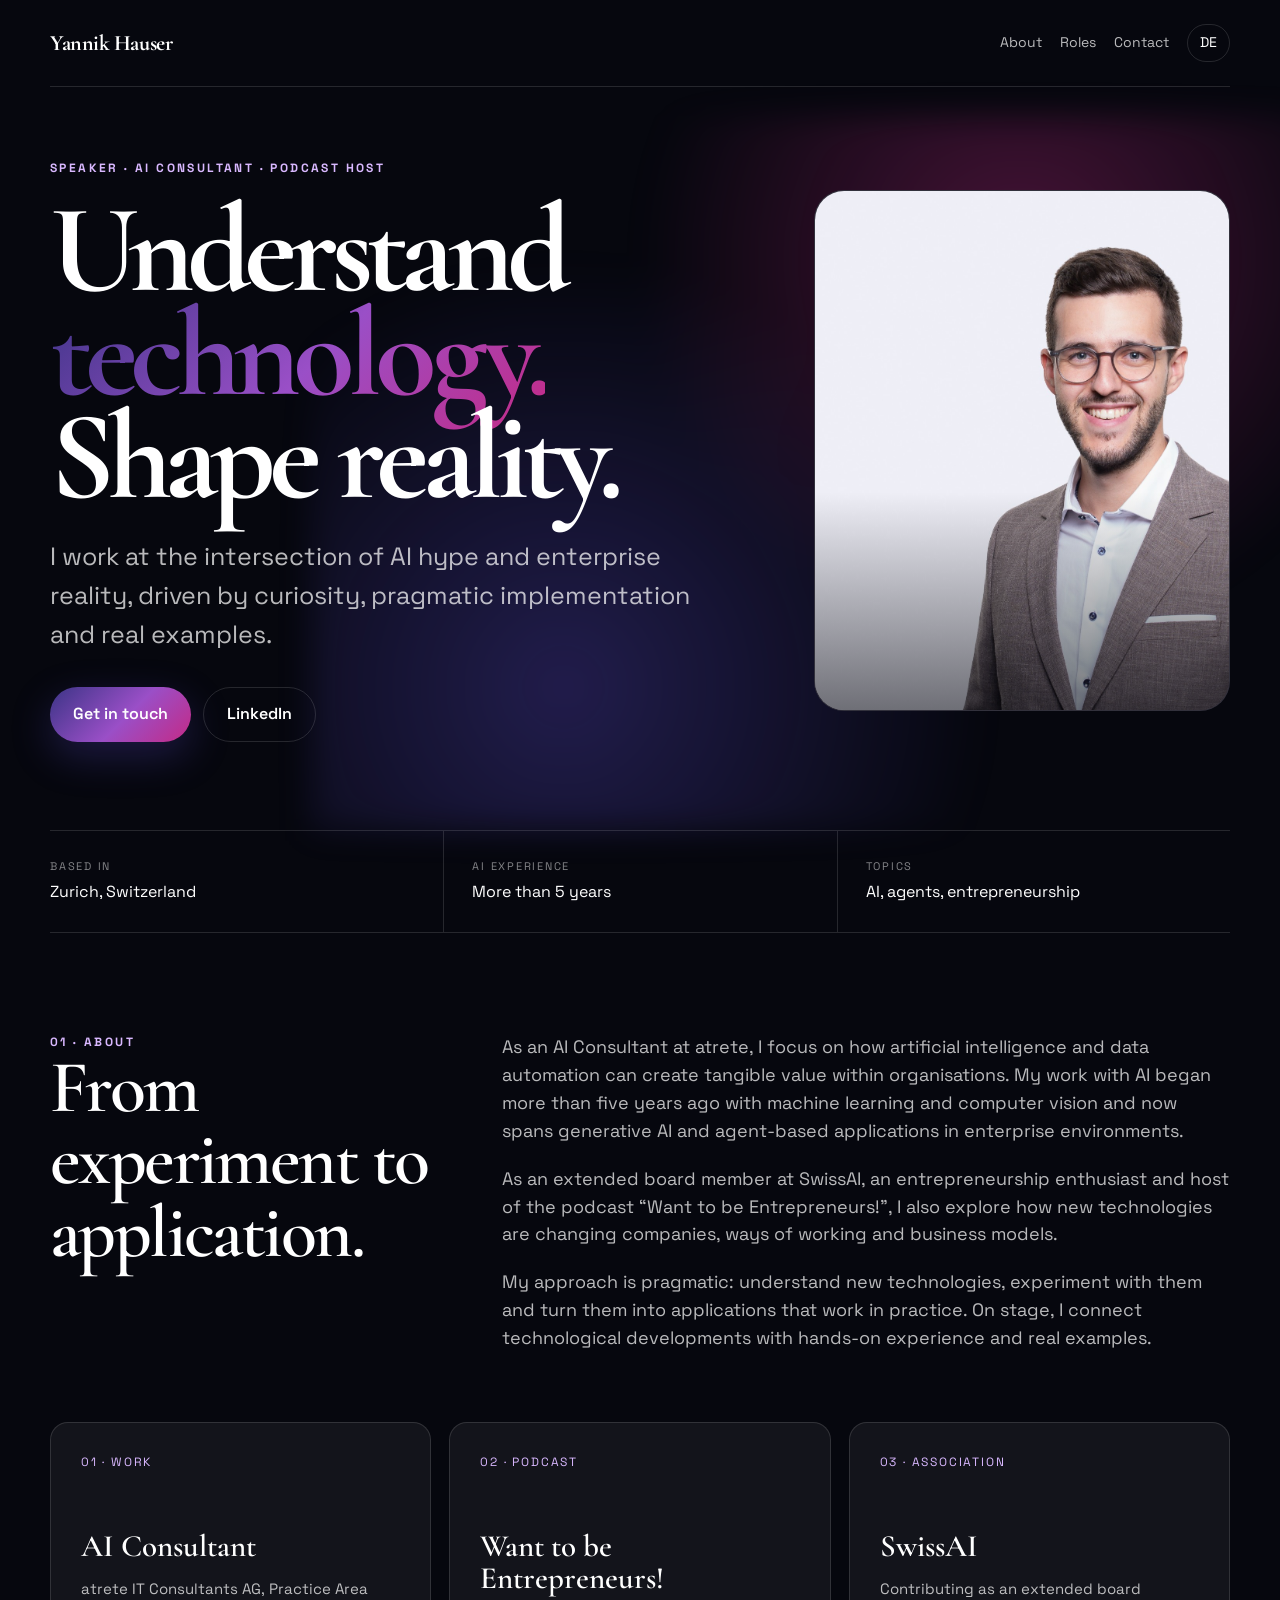
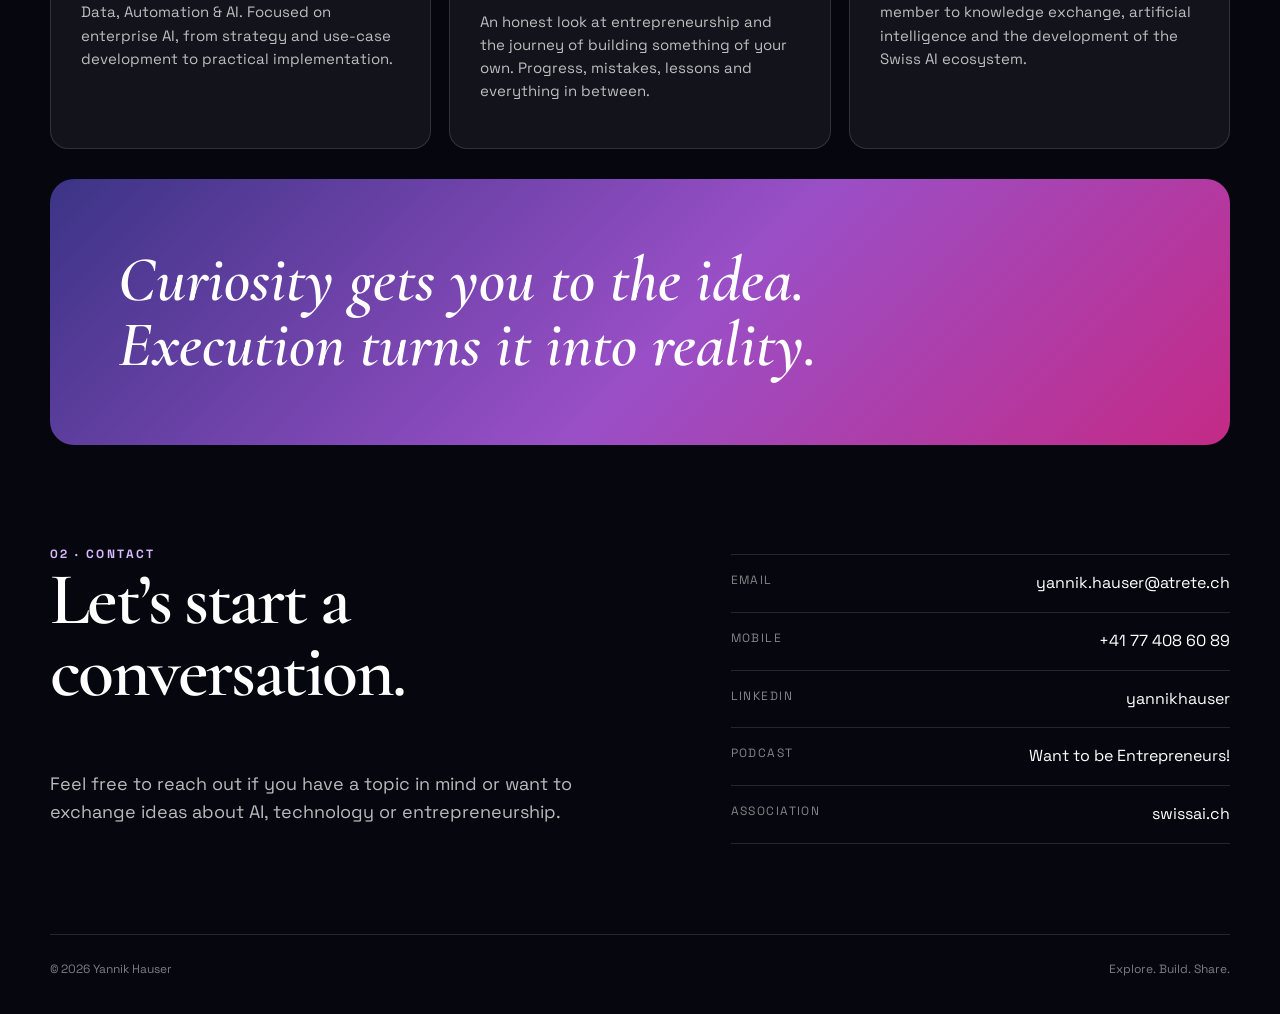
==== en/index.html @ 9610abc1 "Add 404 page and partner logos Add a branded 404.html so unknown paths stop returning the homepage w" ====
<!doctype html>
<html lang="en">
<head>
  <meta charset="utf-8">
  <meta name="viewport" content="width=device-width,initial-scale=1">
  <title>Yannik Hauser | AI, Agents and Entrepreneurship</title>
  <meta name="description" content="Yannik Hauser is an AI Consultant at atrete, extended board member at SwissAI and host of Want to be Entrepreneurs!">
  <link rel="canonical" href="https://yannik-hauser.com/en/">
  <link rel="stylesheet" href="/styles.css">
</head>
<body>
  <header class="shell nav"><a class="mark" href="/en/">Yannik Hauser</a><nav class="nav-links" aria-label="Main navigation"><a href="#about">About</a><a href="#roles">Roles</a><a href="#contact">Contact</a><a class="lang" href="/" lang="de">DE</a></nav></header>
  <main>
    <section class="shell hero"><div class="hero-copy"><div class="eyebrow">Speaker · AI Consultant · Podcast Host</div><h1>Understand <span class="gradient">technology.</span><br>Shape reality.</h1><p class="lede">I work at the intersection of AI hype and enterprise reality, driven by curiosity, pragmatic implementation and real examples.</p><div class="actions"><a class="button primary" href="#contact">Get in touch</a><a class="button" href="https://www.linkedin.com/in/yannikhauser/" rel="me">LinkedIn</a></div></div><div class="portrait-wrap"><img class="portrait" src="/assets/portrait.jpg" alt="Portrait of Yannik Hauser" width="2000" height="1334"></div></section>
    <div class="shell facts" aria-label="Profile"><div class="fact"><span>Based in</span>Zurich, Switzerland</div><div class="fact"><span>AI experience</span>More than 5 years</div><div class="fact"><span>Topics</span>AI, agents, entrepreneurship</div></div>
    <section class="shell section" id="about"><div class="section-head"><div><div class="eyebrow">01 · About</div><h2>From experiment to application.</h2></div><div class="bio"><p>As an AI Consultant at atrete, I focus on how artificial intelligence and data automation can create tangible value within organisations. My work with AI began more than five years ago with machine learning and computer vision and now spans generative AI and agent-based applications in enterprise environments.</p><p>As an extended board member at SwissAI, an entrepreneurship enthusiast and host of the podcast “Want to be Entrepreneurs!”, I also explore how new technologies are changing companies, ways of working and business models.</p><p>My approach is pragmatic: understand new technologies, experiment with them and turn them into applications that work in practice. On stage, I connect technological developments with hands-on experience and real examples.</p></div></div>
      <div class="cards" id="roles"><article class="card"><div class="card-num">01 · WORK</div><h3>AI Consultant</h3><p>atrete IT Consultants AG, Practice Area Data, Automation &amp; AI. Focused on enterprise AI, from strategy and use-case development to practical implementation.</p><img class="card-logo" src="/assets/logos/atrete-white.png" alt="atrete IT Consultants AG" width="1900" height="500" loading="lazy"></article><article class="card"><div class="card-num">02 · PODCAST</div><h3>Want to be Entrepreneurs!</h3><p>An honest look at entrepreneurship and the journey of building something of your own. Progress, mistakes, lessons and everything in between.</p></article><article class="card"><div class="card-num">03 · ASSOCIATION</div><h3>SwissAI</h3><p>Contributing as an extended board member to knowledge exchange, artificial intelligence and the development of the Swiss AI ecosystem.</p><img class="card-logo" src="/assets/logos/swissai-white.svg" alt="SwissAI" width="583" height="120" loading="lazy"></article></div>
      <div class="quote"><p>Curiosity gets you to the idea. Execution turns it into reality.</p></div>
    </section>
    <section class="shell contact" id="contact"><div><div class="eyebrow">02 · Contact</div><h2>Let’s start a conversation.</h2><p class="contact-copy">Feel free to reach out if you have a topic in mind or want to exchange ideas about AI, technology or entrepreneurship.</p></div><div class="contact-list"><a href="mailto:yannik.hauser@atrete.ch"><span>Email</span>yannik.hauser@atrete.ch</a><a href="tel:+41774086089"><span>Mobile</span>+41 77 408 60 89</a><a href="https://www.linkedin.com/in/yannikhauser/"><span>LinkedIn</span>yannikhauser</a><a href="https://open.spotify.com/show/2ludnaOLildGs1G5aaHVor"><span>Podcast</span>Want to be Entrepreneurs!</a><a href="https://swissai.ch"><span>Association</span>swissai.ch</a></div></section>
  </main>
  <footer class="shell"><span>© 2026 Yannik Hauser</span><span>Explore. Build. Share.</span></footer>
</body>
</html>
---- styles.css ----
@import url('https://fonts.googleapis.com/css2?family=Cormorant+Garamond:ital,wght@0,600;0,700;1,600&family=Space+Grotesk:wght@400;500;600;700&display=swap');

:root{--ink:#06070e;--raised:#14121f;--paper:#f7f5fb;--violet:#5b4bd0;--lilac:#d9b8ff;--muted:rgba(255,255,255,.72);--line:rgba(255,255,255,.13);--gradient:linear-gradient(135deg,#3b3486,#9a4fc7 54%,#c42a86)}
*{box-sizing:border-box}
html{scroll-behavior:smooth}
body{margin:0;background:var(--ink);color:#fff;font-family:'Space Grotesk',system-ui,sans-serif;line-height:1.55}
a{color:inherit}
.shell{width:min(1180px,calc(100% - 40px));margin:auto}
.nav{display:flex;align-items:center;justify-content:space-between;padding:24px 0;border-bottom:1px solid var(--line)}
.mark{font:700 22px/1 'Cormorant Garamond',serif;text-decoration:none;letter-spacing:-.02em}
.nav-links{display:flex;align-items:center;gap:18px;font-size:14px}
.nav-links a{text-decoration:none;color:var(--muted)}
.nav-links .lang{border:1px solid var(--line);border-radius:999px;padding:7px 12px;color:#fff}
.hero{min-height:78vh;display:grid;grid-template-columns:1.25fr .75fr;gap:70px;align-items:center;padding:72px 0 88px;position:relative}
.hero:before{content:'';position:absolute;inset:4% -8% 0 22%;background:radial-gradient(circle at 70% 20%,rgba(196,42,134,.34),transparent 42%),radial-gradient(circle at 25% 80%,rgba(91,75,208,.32),transparent 45%);filter:blur(16px);z-index:-1}
.eyebrow{color:var(--lilac);font-size:12px;font-weight:700;letter-spacing:.2em;text-transform:uppercase}
h1,h2,h3,p{margin-top:0}
h1{font:700 clamp(64px,10vw,126px)/.82 'Cormorant Garamond',serif;letter-spacing:-.055em;margin:22px 0 28px;max-width:760px}
.gradient{background:var(--gradient);-webkit-background-clip:text;background-clip:text;color:transparent}
.lede{font-size:clamp(19px,2vw,25px);max-width:680px;color:var(--muted);margin-bottom:34px}
.actions{display:flex;flex-wrap:wrap;gap:12px}
.button{display:inline-flex;align-items:center;justify-content:center;padding:14px 23px;border-radius:999px;text-decoration:none;font-weight:600;border:1px solid var(--line)}
.button.primary{background:var(--gradient);border:0;box-shadow:0 14px 40px rgba(91,75,208,.28)}
.portrait-wrap{position:relative;aspect-ratio:4/5;border-radius:30px;overflow:hidden;border:1px solid var(--line);background:var(--raised)}
.portrait-wrap:after{content:'';position:absolute;inset:0;background:linear-gradient(180deg,transparent 58%,rgba(6,7,14,.55))}
.portrait{width:100%;height:100%;object-fit:cover;object-position:48% 50%}
.facts{display:grid;grid-template-columns:repeat(3,1fr);border-block:1px solid var(--line)}
.fact{padding:27px 0}
.fact+.fact{padding-left:28px;border-left:1px solid var(--line)}
.fact span{display:block;color:rgba(255,255,255,.5);font-size:11px;letter-spacing:.16em;text-transform:uppercase;margin-bottom:5px}
.section{padding:100px 0}
.section-head{display:grid;grid-template-columns:.7fr 1.3fr;gap:60px;margin-bottom:50px}
h2{font:600 clamp(42px,6vw,74px)/.98 'Cormorant Garamond',serif;letter-spacing:-.035em}
.bio{font-size:18px;color:var(--muted)}
.bio p{margin-bottom:20px}
.cards{display:grid;grid-template-columns:repeat(3,1fr);gap:18px}
.card{background:rgba(255,255,255,.055);border:1px solid var(--line);border-radius:18px;padding:30px;min-height:290px;display:flex;flex-direction:column}
.card-num{font-size:12px;color:var(--lilac);letter-spacing:.15em;margin-bottom:58px}
.card h3{font:600 31px/1.05 'Cormorant Garamond',serif;margin-bottom:15px}
.card p{color:var(--muted);font-size:15px}
.card-logo{display:block;height:22px;width:auto;max-width:60%;margin-top:auto;padding-top:24px;opacity:.72}
.quote{margin:30px 0 0;padding:68px;border-radius:24px;background:var(--gradient);position:relative;overflow:hidden}
.quote p{font:italic 600 clamp(37px,5vw,64px)/1.02 'Cormorant Garamond',serif;max-width:900px;margin:0}
.contact{display:grid;grid-template-columns:1.1fr .9fr;gap:70px;align-items:end;padding-bottom:90px}
.contact-copy{font-size:18px;color:var(--muted);max-width:620px}
.contact-list{border-top:1px solid var(--line)}
.contact-list a{display:flex;justify-content:space-between;gap:20px;padding:16px 0;border-bottom:1px solid var(--line);text-decoration:none}
.contact-list span{color:rgba(255,255,255,.5);font-size:12px;text-transform:uppercase;letter-spacing:.12em}
footer{display:flex;justify-content:space-between;gap:25px;border-top:1px solid var(--line);padding:25px 0 35px;color:rgba(255,255,255,.48);font-size:12px}
:focus-visible{outline:3px solid var(--lilac);outline-offset:4px;border-radius:4px}
@media(max-width:820px){.shell{width:min(100% - 28px,680px)}.nav-links a:not(.lang){display:none}.hero{grid-template-columns:1fr;gap:40px;padding:55px 0}.hero-copy{order:1}.portrait-wrap{order:2;aspect-ratio:5/4}.portrait{object-position:50% 43%}.facts,.cards{grid-template-columns:1fr}.fact+.fact{padding-left:0;border-left:0;border-top:1px solid var(--line)}.section{padding:72px 0}.section-head,.contact{grid-template-columns:1fr;gap:30px}.card-num{margin-bottom:34px}.quote{padding:42px 28px}footer{flex-direction:column}}
@media(prefers-reduced-motion:reduce){html{scroll-behavior:auto}}
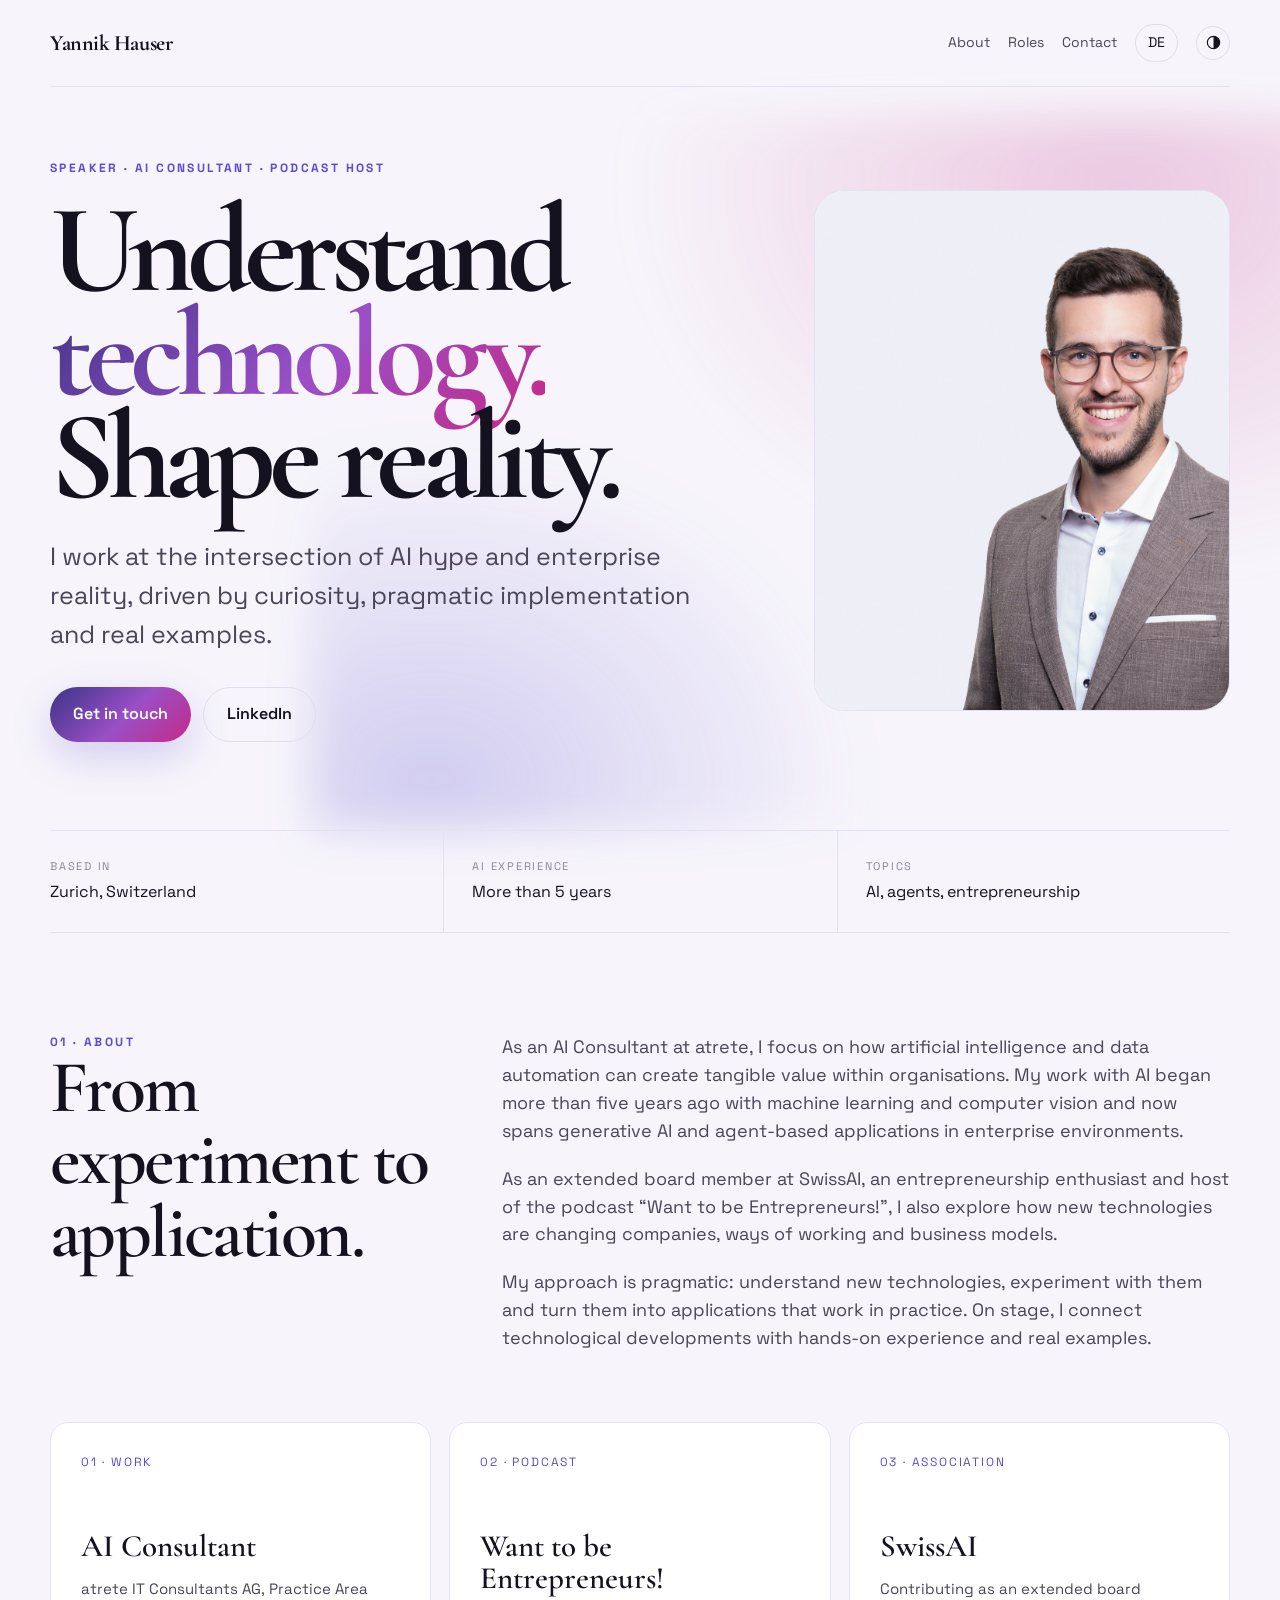
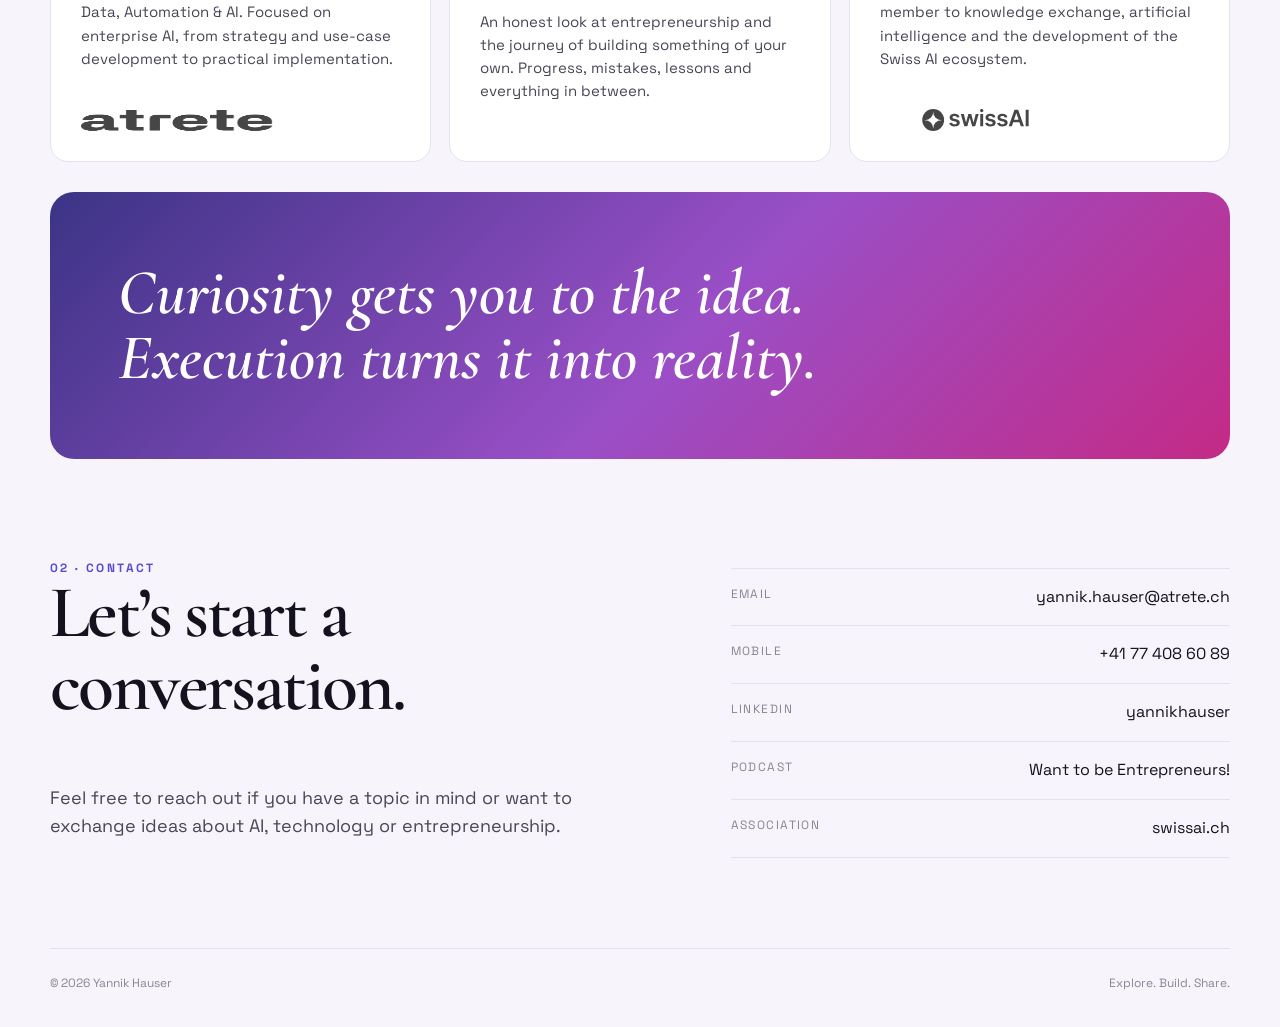
==== commit 87265de0: "Add light theme as default with dark mode toggle The site was ink-only. Paper (#f7f5fb) is now the d" ====
--- a/en/index.html
+++ b/en/index.html
@@ -7,9 +7,17 @@
   <meta name="description" content="Yannik Hauser is an AI Consultant at atrete, extended board member at SwissAI and host of Want to be Entrepreneurs!">
   <link rel="canonical" href="https://yannik-hauser.com/en/">
   <link rel="stylesheet" href="/styles.css">
+  <script>
+  (function(){var d=document.documentElement,K='yh-site-theme';
+  try{var t=localStorage.getItem(K);if(t==='dark'||t==='light')d.dataset.theme=t}catch(e){}
+  function sync(){var dark=d.dataset.theme==='dark';document.querySelectorAll('.theme-toggle').forEach(function(b){b.setAttribute('aria-pressed',dark)})}
+  document.addEventListener('DOMContentLoaded',sync);
+  document.addEventListener('click',function(e){var b=e.target.closest&&e.target.closest('.theme-toggle');if(!b)return;d.dataset.theme=d.dataset.theme==='dark'?'light':'dark';try{localStorage.setItem(K,d.dataset.theme)}catch(err){}sync()});
+  })();
+  </script>
 </head>
 <body>
-  <header class="shell nav"><a class="mark" href="/en/">Yannik Hauser</a><nav class="nav-links" aria-label="Main navigation"><a href="#about">About</a><a href="#roles">Roles</a><a href="#contact">Contact</a><a class="lang" href="/" lang="de">DE</a></nav></header>
+  <header class="shell nav"><a class="mark" href="/en/">Yannik Hauser</a><nav class="nav-links" aria-label="Main navigation"><a href="#about">About</a><a href="#roles">Roles</a><a href="#contact">Contact</a><a class="lang" href="/" lang="de">DE</a><button class="theme-toggle" type="button" aria-pressed="false" aria-label="Switch between light and dark design" title="Switch design"><svg viewBox="0 0 20 20" width="15" height="15" aria-hidden="true" focusable="false"><circle cx="10" cy="10" r="8.2" fill="none" stroke="currentColor" stroke-width="1.6"/><path d="M10 1.8a8.2 8.2 0 0 1 0 16.4z" fill="currentColor"/></svg></button></nav></header>
   <main>
     <section class="shell hero"><div class="hero-copy"><div class="eyebrow">Speaker · AI Consultant · Podcast Host</div><h1>Understand <span class="gradient">technology.</span><br>Shape reality.</h1><p class="lede">I work at the intersection of AI hype and enterprise reality, driven by curiosity, pragmatic implementation and real examples.</p><div class="actions"><a class="button primary" href="#contact">Get in touch</a><a class="button" href="https://www.linkedin.com/in/yannikhauser/" rel="me">LinkedIn</a></div></div><div class="portrait-wrap"><img class="portrait" src="/assets/portrait.jpg" alt="Portrait of Yannik Hauser" width="2000" height="1334"></div></section>
     <div class="shell facts" aria-label="Profile"><div class="fact"><span>Based in</span>Zurich, Switzerland</div><div class="fact"><span>AI experience</span>More than 5 years</div><div class="fact"><span>Topics</span>AI, agents, entrepreneurship</div></div>
--- a/styles.css
+++ b/styles.css
@@ -1,53 +1,92 @@
 @import url('https://fonts.googleapis.com/css2?family=Cormorant+Garamond:ital,wght@0,600;0,700;1,600&family=Space+Grotesk:wght@400;500;600;700&display=swap');
 
-:root{--ink:#06070e;--raised:#14121f;--paper:#f7f5fb;--violet:#5b4bd0;--lilac:#d9b8ff;--muted:rgba(255,255,255,.72);--line:rgba(255,255,255,.13);--gradient:linear-gradient(135deg,#3b3486,#9a4fc7 54%,#c42a86)}
+/* Light (Paper) ist der Standard. Dunkel (Ink) kommt nur ueber den Umschalter,
+   prefers-color-scheme wird bewusst ignoriert. Gleiche Regel wie im Workflow Dashboard. */
+:root{
+  --gradient:linear-gradient(135deg,#3b3486,#9a4fc7 54%,#c42a86);
+  --bg:#f7f5fb;
+  --surface:#fff;
+  --surface-raised:#fff;
+  --text:#14121f;
+  --text-muted:#4a4557;
+  --text-faint:#8a8497;
+  --line:#e6e1f2;
+  --line-strong:#e2dcef;
+  --eyebrow:#5b4bd0;
+  --focus:#5b4bd0;
+  --splash:radial-gradient(82% 92% at 80% 10%,rgba(196,42,134,.22),transparent 60%),radial-gradient(72% 82% at 12% 94%,rgba(91,75,208,.24),transparent 60%);
+  --splash-blur:22px;
+  --portrait-scrim:none;
+  --logo-filter:brightness(0);
+  --logo-opacity:.72;
+}
+[data-theme="dark"]{
+  --bg:#06070e;
+  --surface:rgba(255,255,255,.055);
+  --surface-raised:#14121f;
+  --text:#fff;
+  --text-muted:rgba(255,255,255,.72);
+  --text-faint:rgba(255,255,255,.5);
+  --line:rgba(255,255,255,.13);
+  --line-strong:rgba(255,255,255,.13);
+  --eyebrow:#d9b8ff;
+  --focus:#d9b8ff;
+  --splash:radial-gradient(circle at 70% 20%,rgba(196,42,134,.34),transparent 42%),radial-gradient(circle at 25% 80%,rgba(91,75,208,.32),transparent 45%);
+  --splash-blur:16px;
+  --portrait-scrim:linear-gradient(180deg,transparent 58%,rgba(6,7,14,.55));
+  --logo-filter:none;
+  --logo-opacity:.72;
+}
 *{box-sizing:border-box}
-html{scroll-behavior:smooth}
-body{margin:0;background:var(--ink);color:#fff;font-family:'Space Grotesk',system-ui,sans-serif;line-height:1.55}
+/* Der Hero-Glow ragt per Design rechts aus dem Raster (.hero:before, right:-8%).
+   Ohne clip erzeugt er zwischen rund 850px und 1100px echtes horizontales Scrollen. */
+html{scroll-behavior:smooth;overflow-x:clip}
+body{margin:0;background:var(--bg);color:var(--text);font-family:'Space Grotesk',system-ui,sans-serif;line-height:1.55}
 a{color:inherit}
 .shell{width:min(1180px,calc(100% - 40px));margin:auto}
 .nav{display:flex;align-items:center;justify-content:space-between;padding:24px 0;border-bottom:1px solid var(--line)}
 .mark{font:700 22px/1 'Cormorant Garamond',serif;text-decoration:none;letter-spacing:-.02em}
 .nav-links{display:flex;align-items:center;gap:18px;font-size:14px}
-.nav-links a{text-decoration:none;color:var(--muted)}
-.nav-links .lang{border:1px solid var(--line);border-radius:999px;padding:7px 12px;color:#fff}
+.nav-links a{text-decoration:none;color:var(--text-muted)}
+.nav-links .lang{border:1px solid var(--line-strong);border-radius:999px;padding:7px 12px;color:var(--text)}
+.theme-toggle{display:inline-flex;align-items:center;justify-content:center;width:34px;height:34px;padding:0;border:1px solid var(--line-strong);border-radius:999px;background:none;color:var(--text);cursor:pointer;line-height:0}
+.theme-toggle:hover{border-color:var(--eyebrow);color:var(--eyebrow)}
 .hero{min-height:78vh;display:grid;grid-template-columns:1.25fr .75fr;gap:70px;align-items:center;padding:72px 0 88px;position:relative}
-.hero:before{content:'';position:absolute;inset:4% -8% 0 22%;background:radial-gradient(circle at 70% 20%,rgba(196,42,134,.34),transparent 42%),radial-gradient(circle at 25% 80%,rgba(91,75,208,.32),transparent 45%);filter:blur(16px);z-index:-1}
-.eyebrow{color:var(--lilac);font-size:12px;font-weight:700;letter-spacing:.2em;text-transform:uppercase}
+.hero:before{content:'';position:absolute;inset:4% -8% 0 22%;background:var(--splash);filter:blur(var(--splash-blur));z-index:-1}
+.eyebrow{color:var(--eyebrow);font-size:12px;font-weight:700;letter-spacing:.2em;text-transform:uppercase}
 h1,h2,h3,p{margin-top:0}
 h1{font:700 clamp(64px,10vw,126px)/.82 'Cormorant Garamond',serif;letter-spacing:-.055em;margin:22px 0 28px;max-width:760px}
 .gradient{background:var(--gradient);-webkit-background-clip:text;background-clip:text;color:transparent}
-.lede{font-size:clamp(19px,2vw,25px);max-width:680px;color:var(--muted);margin-bottom:34px}
+.lede{font-size:clamp(19px,2vw,25px);max-width:680px;color:var(--text-muted);margin-bottom:34px}
 .actions{display:flex;flex-wrap:wrap;gap:12px}
-.button{display:inline-flex;align-items:center;justify-content:center;padding:14px 23px;border-radius:999px;text-decoration:none;font-weight:600;border:1px solid var(--line)}
-.button.primary{background:var(--gradient);border:0;box-shadow:0 14px 40px rgba(91,75,208,.28)}
-.portrait-wrap{position:relative;aspect-ratio:4/5;border-radius:30px;overflow:hidden;border:1px solid var(--line);background:var(--raised)}
-.portrait-wrap:after{content:'';position:absolute;inset:0;background:linear-gradient(180deg,transparent 58%,rgba(6,7,14,.55))}
+.button{display:inline-flex;align-items:center;justify-content:center;padding:14px 23px;border-radius:999px;text-decoration:none;font-weight:600;border:1px solid var(--line-strong)}
+.button.primary{background:var(--gradient);border:0;color:#fff;box-shadow:0 14px 40px rgba(91,75,208,.24)}
+.portrait-wrap{position:relative;aspect-ratio:4/5;border-radius:30px;overflow:hidden;border:1px solid var(--line);background:var(--surface-raised)}
+.portrait-wrap:after{content:'';position:absolute;inset:0;background:var(--portrait-scrim)}
 .portrait{width:100%;height:100%;object-fit:cover;object-position:48% 50%}
 .facts{display:grid;grid-template-columns:repeat(3,1fr);border-block:1px solid var(--line)}
 .fact{padding:27px 0}
 .fact+.fact{padding-left:28px;border-left:1px solid var(--line)}
-.fact span{display:block;color:rgba(255,255,255,.5);font-size:11px;letter-spacing:.16em;text-transform:uppercase;margin-bottom:5px}
+.fact span{display:block;color:var(--text-faint);font-size:11px;letter-spacing:.16em;text-transform:uppercase;margin-bottom:5px}
 .section{padding:100px 0}
 .section-head{display:grid;grid-template-columns:.7fr 1.3fr;gap:60px;margin-bottom:50px}
 h2{font:600 clamp(42px,6vw,74px)/.98 'Cormorant Garamond',serif;letter-spacing:-.035em}
-.bio{font-size:18px;color:var(--muted)}
+.bio{font-size:18px;color:var(--text-muted)}
 .bio p{margin-bottom:20px}
 .cards{display:grid;grid-template-columns:repeat(3,1fr);gap:18px}
-.card{background:rgba(255,255,255,.055);border:1px solid var(--line);border-radius:18px;padding:30px;min-height:290px;display:flex;flex-direction:column}
-.card-num{font-size:12px;color:var(--lilac);letter-spacing:.15em;margin-bottom:58px}
+.card{background:var(--surface);border:1px solid var(--line);border-radius:18px;padding:30px;min-height:290px;display:flex;flex-direction:column}
+.card-num{font-size:12px;color:var(--eyebrow);letter-spacing:.15em;margin-bottom:58px}
 .card h3{font:600 31px/1.05 'Cormorant Garamond',serif;margin-bottom:15px}
-.card p{color:var(--muted);font-size:15px}
-.card-logo{display:block;height:22px;width:auto;max-width:60%;margin-top:auto;padding-top:24px;opacity:.72}
-.quote{margin:30px 0 0;padding:68px;border-radius:24px;background:var(--gradient);position:relative;overflow:hidden}
+.card p{color:var(--text-muted);font-size:15px}
+.card-logo{display:block;box-sizing:content-box;height:22px;width:auto;max-width:60%;margin-top:auto;padding-top:24px;opacity:var(--logo-opacity);filter:var(--logo-filter)}
+.quote{margin:30px 0 0;padding:68px;border-radius:24px;background:var(--gradient);color:#fff;position:relative;overflow:hidden}
 .quote p{font:italic 600 clamp(37px,5vw,64px)/1.02 'Cormorant Garamond',serif;max-width:900px;margin:0}
 .contact{display:grid;grid-template-columns:1.1fr .9fr;gap:70px;align-items:end;padding-bottom:90px}
-.contact-copy{font-size:18px;color:var(--muted);max-width:620px}
+.contact-copy{font-size:18px;color:var(--text-muted);max-width:620px}
 .contact-list{border-top:1px solid var(--line)}
 .contact-list a{display:flex;justify-content:space-between;gap:20px;padding:16px 0;border-bottom:1px solid var(--line);text-decoration:none}
-.contact-list span{color:rgba(255,255,255,.5);font-size:12px;text-transform:uppercase;letter-spacing:.12em}
-footer{display:flex;justify-content:space-between;gap:25px;border-top:1px solid var(--line);padding:25px 0 35px;color:rgba(255,255,255,.48);font-size:12px}
-:focus-visible{outline:3px solid var(--lilac);outline-offset:4px;border-radius:4px}
-@media(max-width:820px){.shell{width:min(100% - 28px,680px)}.nav-links a:not(.lang){display:none}.hero{grid-template-columns:1fr;gap:40px;padding:55px 0}.hero-copy{order:1}.portrait-wrap{order:2;aspect-ratio:5/4}.portrait{object-position:50% 43%}.facts,.cards{grid-template-columns:1fr}.fact+.fact{padding-left:0;border-left:0;border-top:1px solid var(--line)}.section{padding:72px 0}.section-head,.contact{grid-template-columns:1fr;gap:30px}.card-num{margin-bottom:34px}.quote{padding:42px 28px}footer{flex-direction:column}}
+.contact-list span{color:var(--text-faint);font-size:12px;text-transform:uppercase;letter-spacing:.12em}
+footer{display:flex;justify-content:space-between;gap:25px;border-top:1px solid var(--line);padding:25px 0 35px;color:var(--text-faint);font-size:12px}
+:focus-visible{outline:3px solid var(--focus);outline-offset:4px;border-radius:4px}
+@media(max-width:820px){.hero:before{inset:4% 0 0 0}.shell{width:min(100% - 28px,680px)}.nav-links a:not(.lang){display:none}.hero{grid-template-columns:1fr;gap:40px;padding:55px 0}.hero-copy{order:1}.portrait-wrap{order:2;aspect-ratio:5/4}.portrait{object-position:50% 43%}.facts,.cards{grid-template-columns:1fr}.fact+.fact{padding-left:0;border-left:0;border-top:1px solid var(--line)}.section{padding:72px 0}.section-head,.contact{grid-template-columns:1fr;gap:30px}.card-num{margin-bottom:34px}.quote{padding:42px 28px}footer{flex-direction:column}}
 @media(prefers-reduced-motion:reduce){html{scroll-behavior:auto}}
-
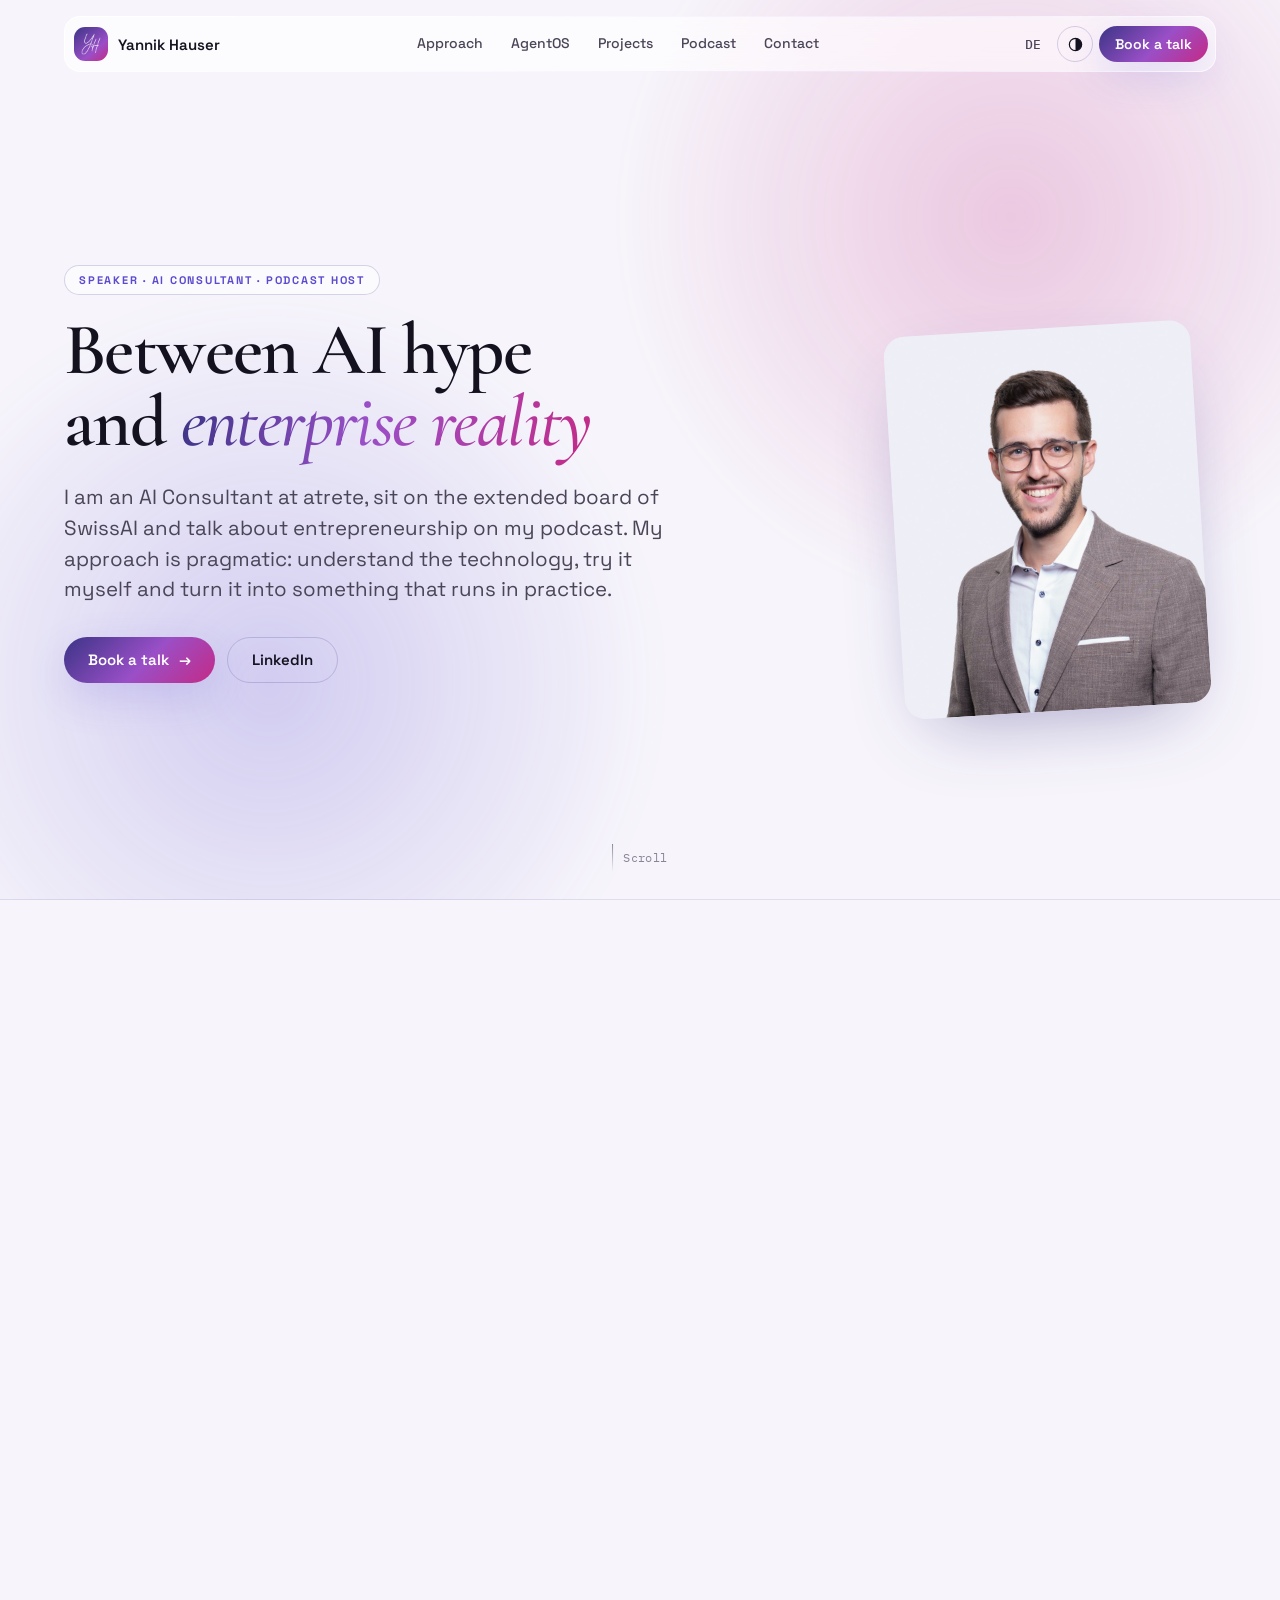
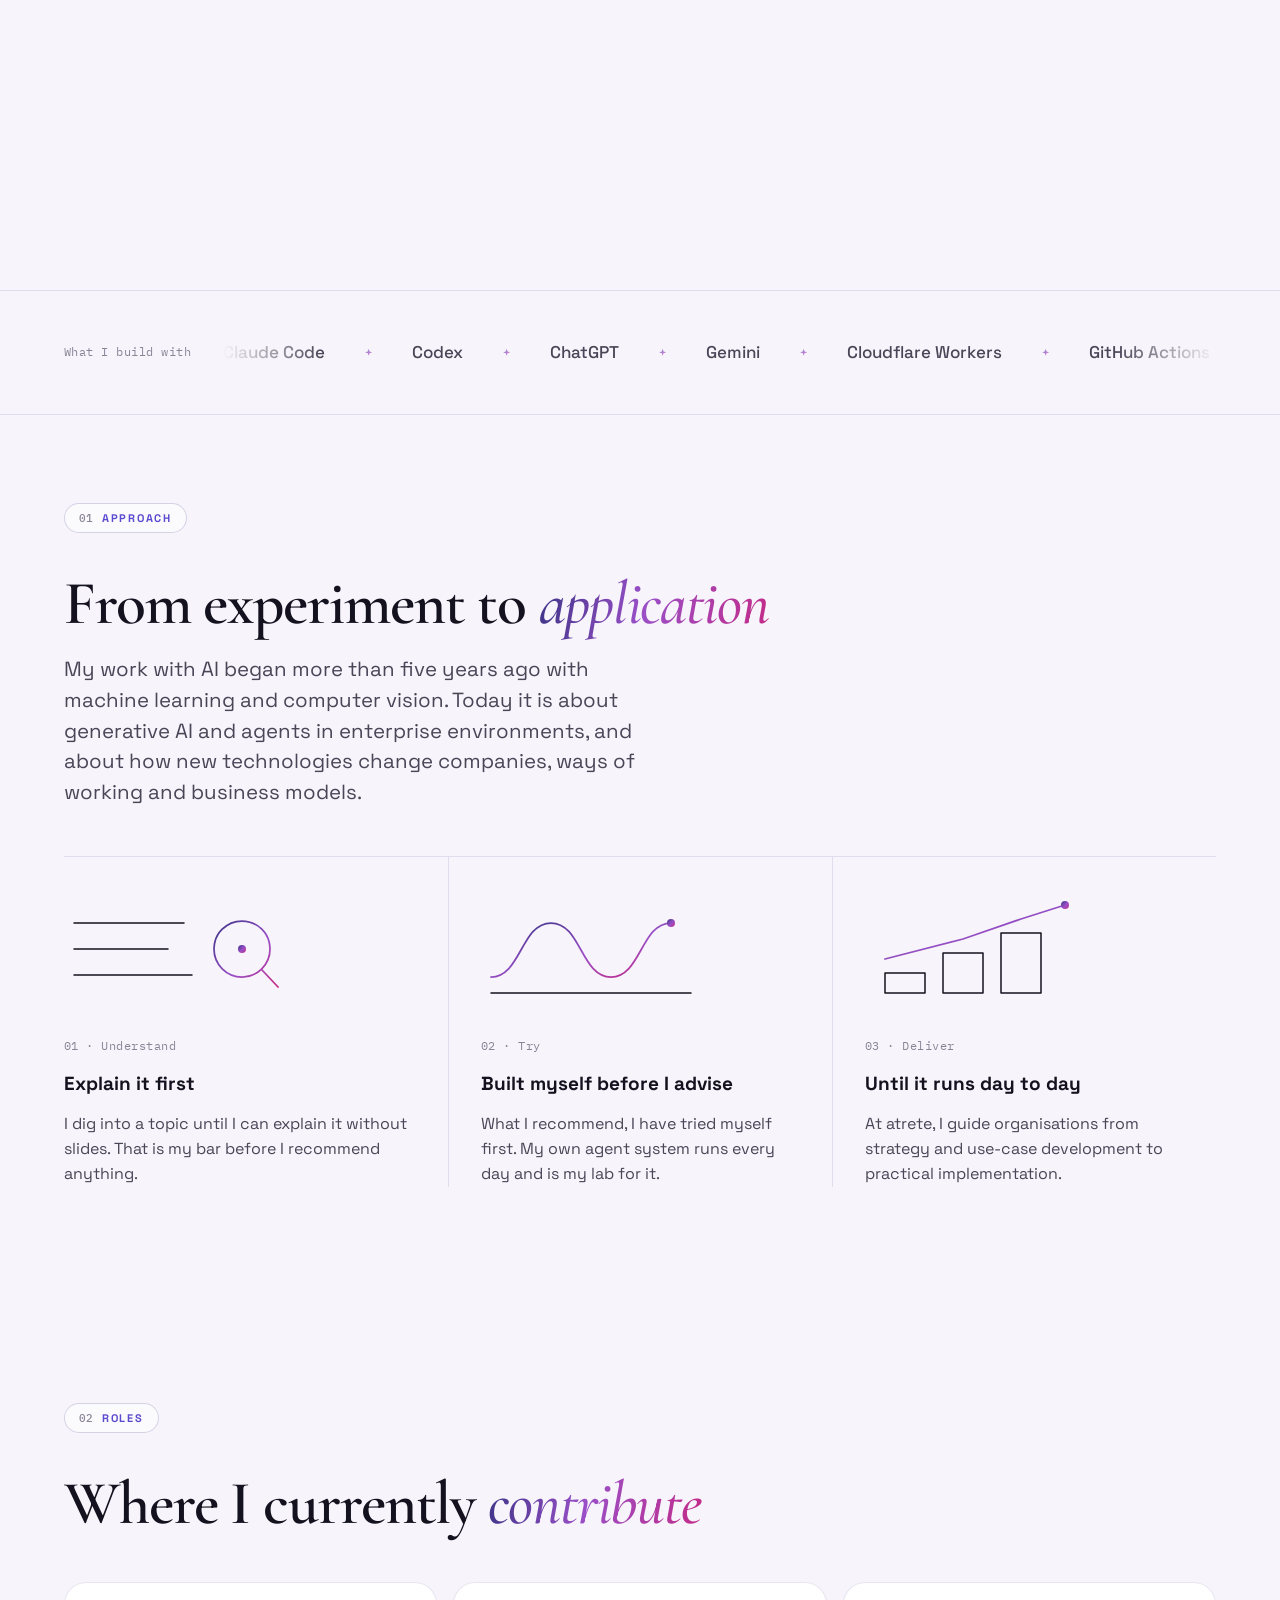
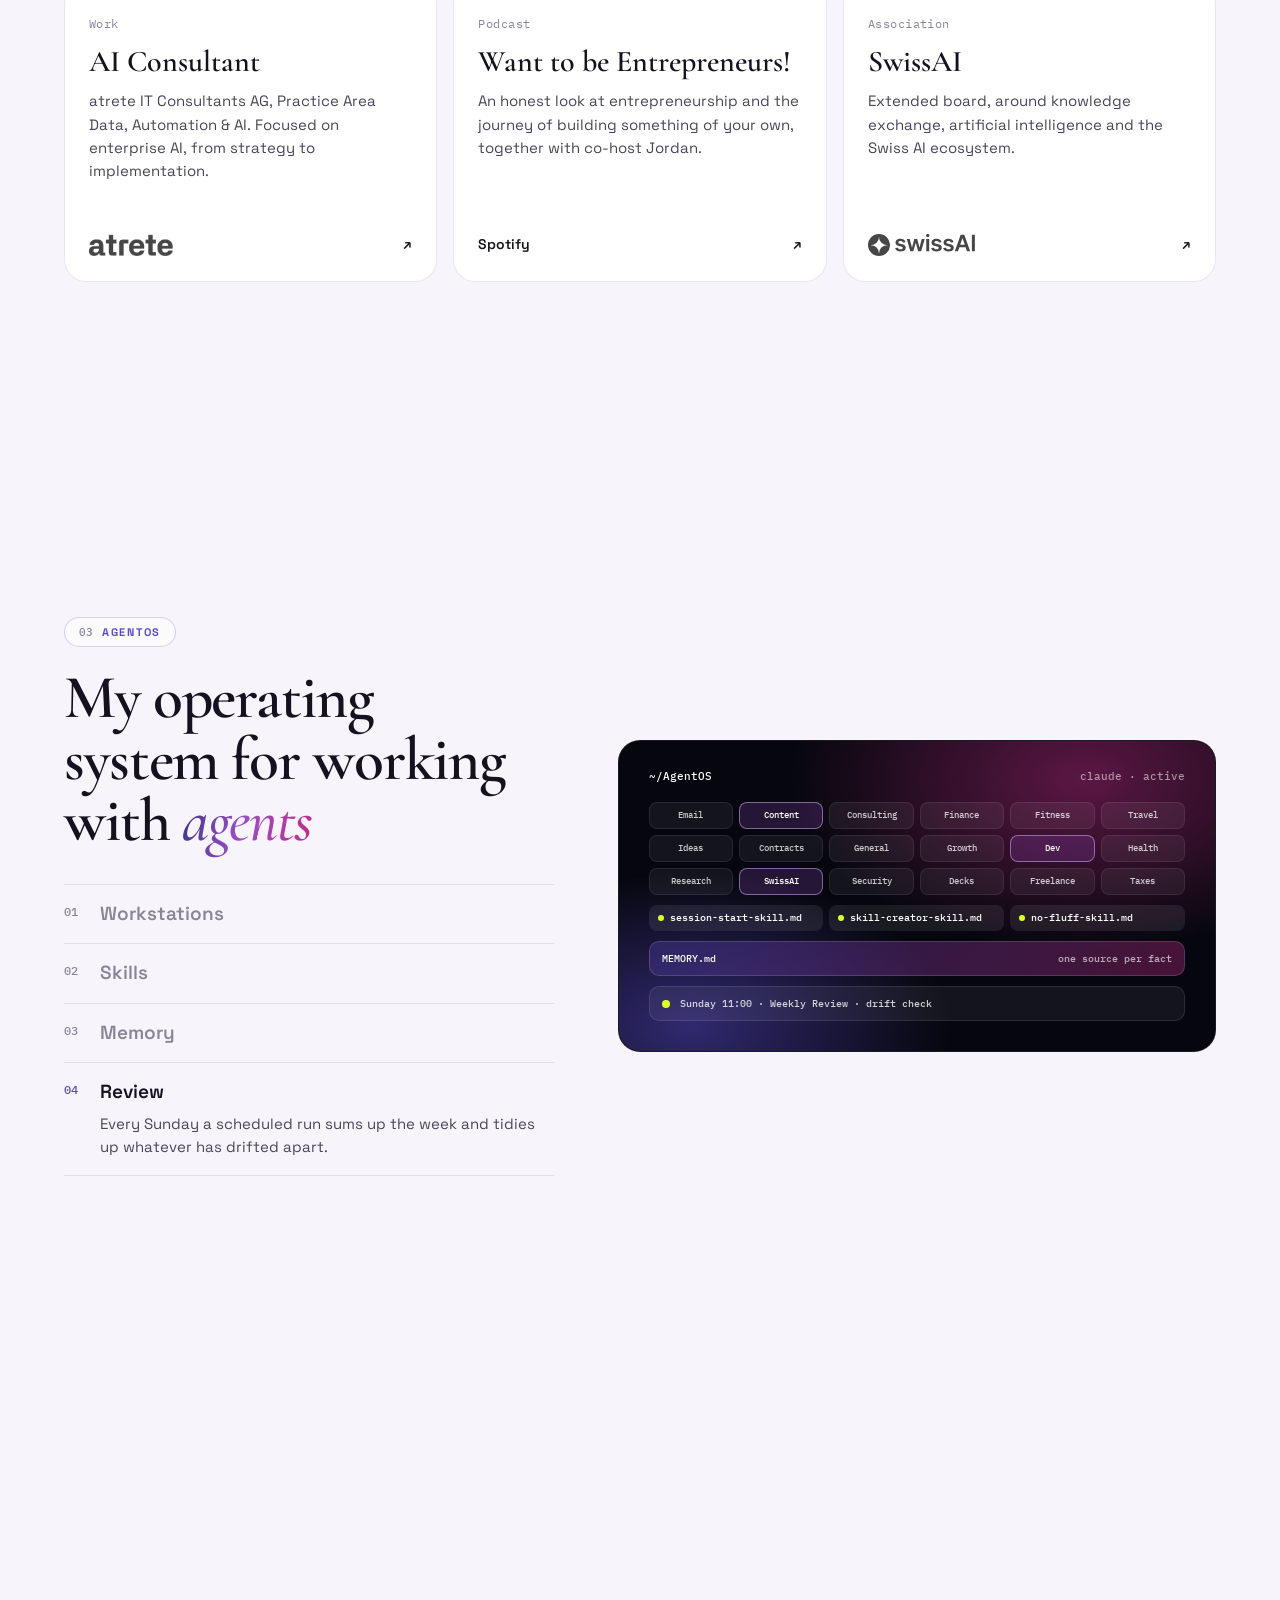
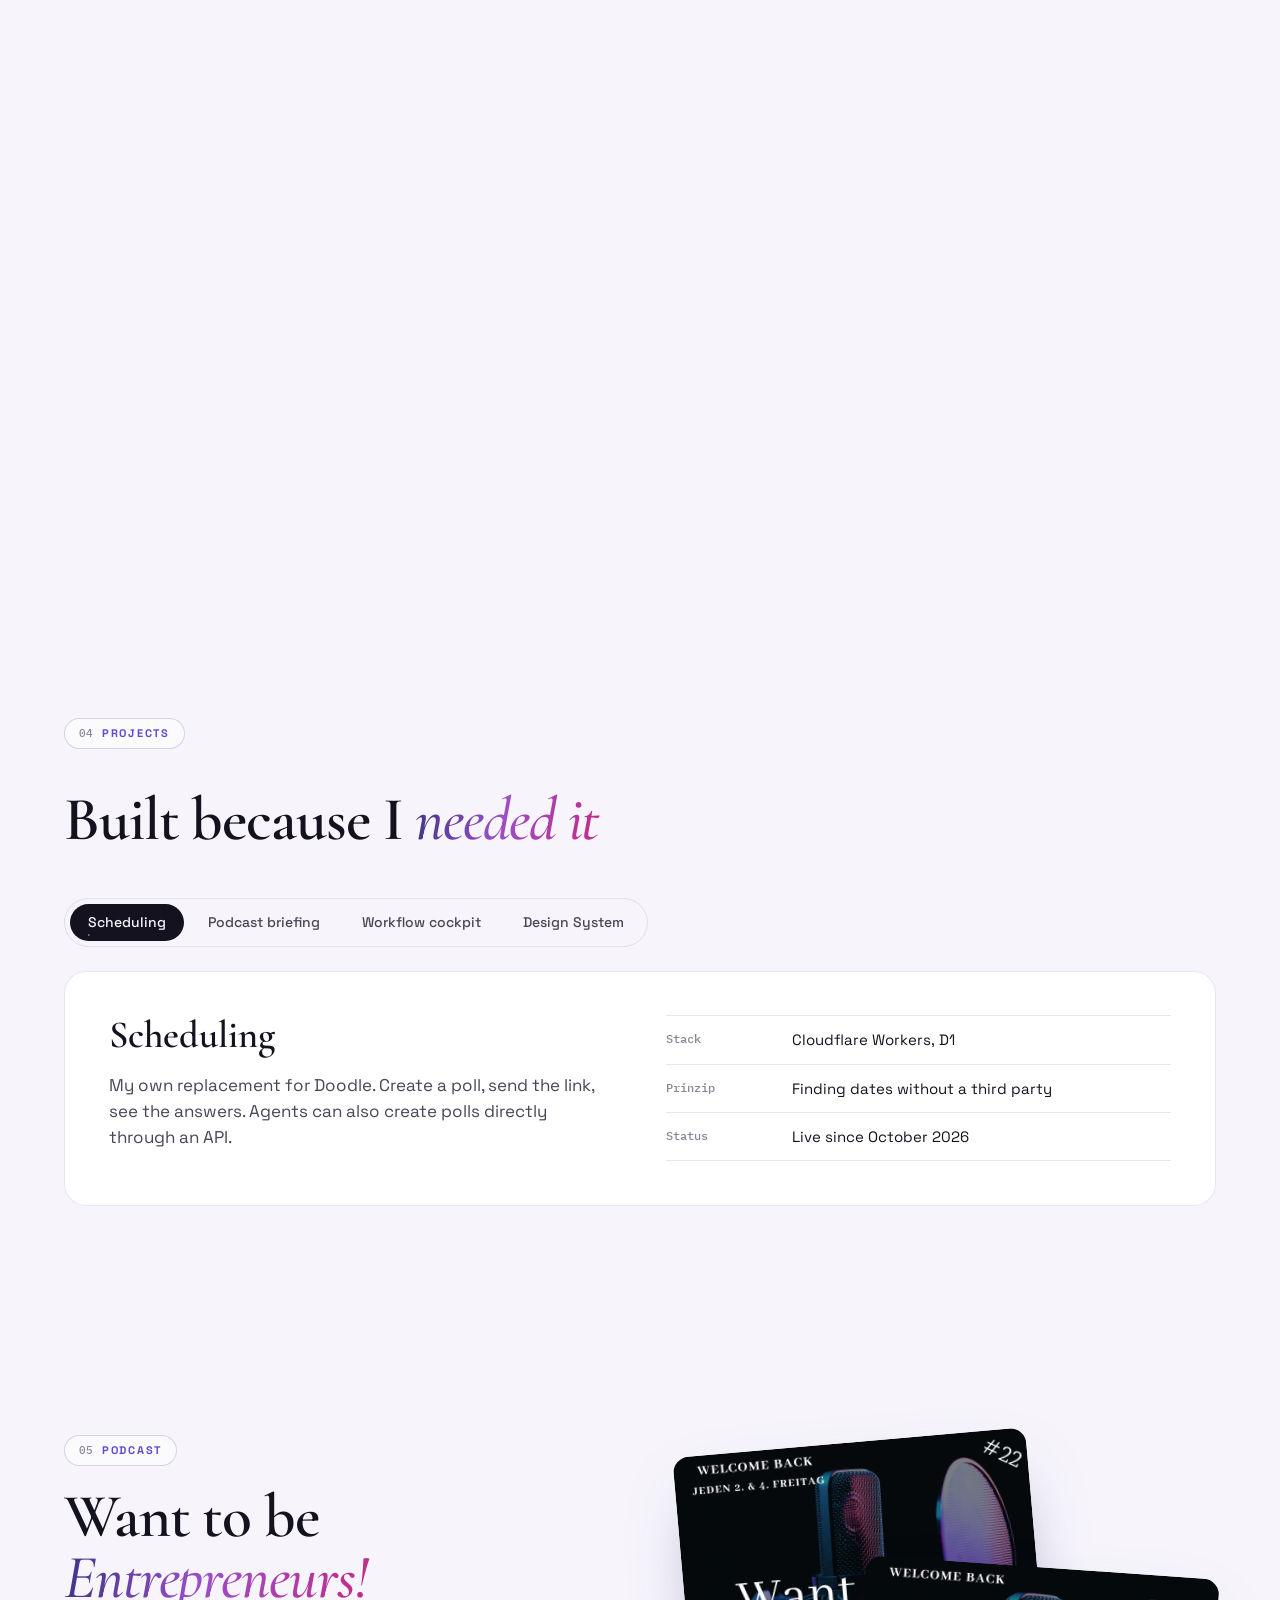
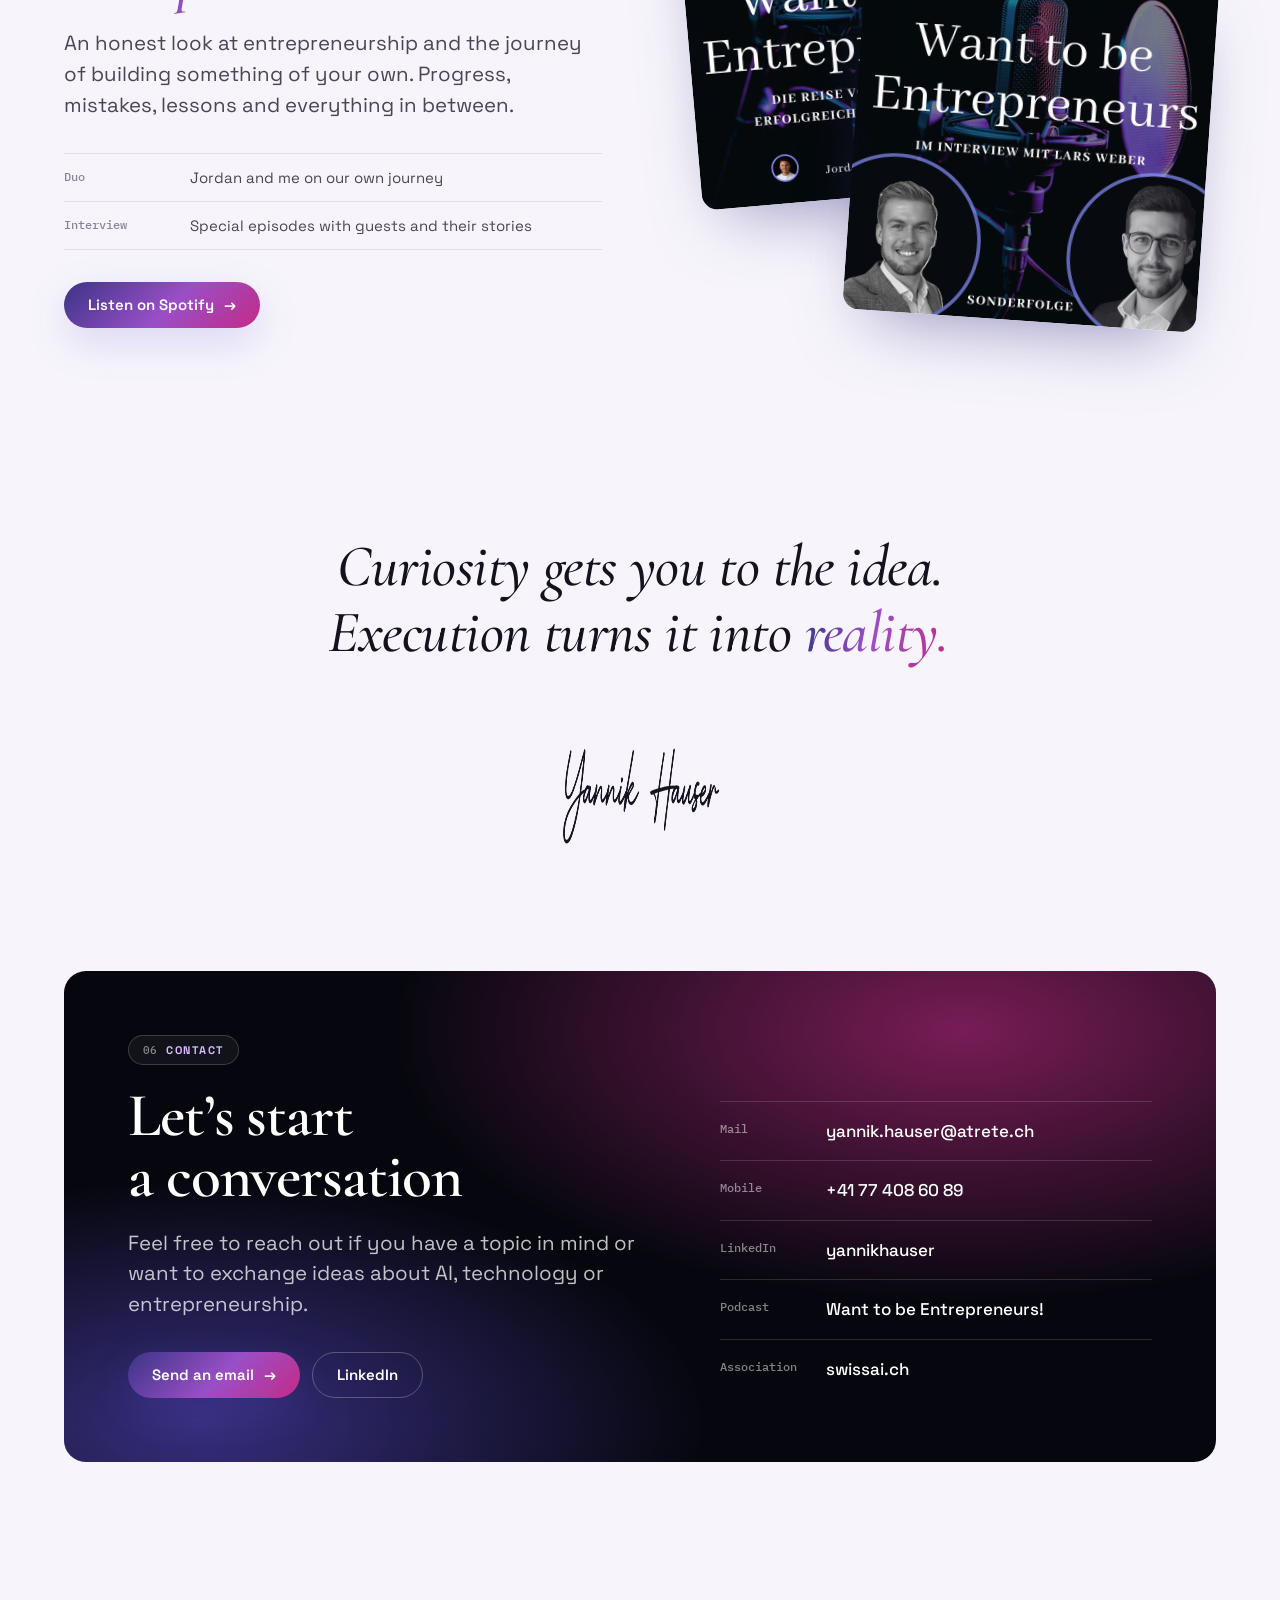
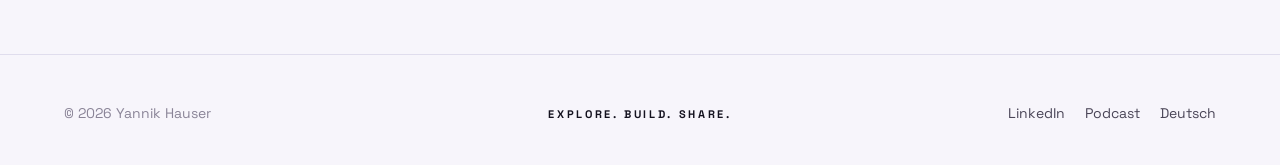
==== commit c023f378: "Redesign homepage with scroll-driven motion Pinned hero and AgentOS scenes driven by scroll progress" ====
--- a/en/index.html
+++ b/en/index.html
@@ -6,27 +6,257 @@
   <title>Yannik Hauser | AI, Agents and Entrepreneurship</title>
   <meta name="description" content="Yannik Hauser is an AI Consultant at atrete, extended board member at SwissAI and host of Want to be Entrepreneurs!">
   <link rel="canonical" href="https://yannik-hauser.com/en/">
+  <link rel="alternate" hreflang="de" href="https://yannik-hauser.com/">
+  <link rel="preload" href="/assets/portrait-card.jpg" as="image">
   <link rel="stylesheet" href="/styles.css">
   <script>
   (function(){var d=document.documentElement,K='yh-site-theme';
+  d.classList.add('js');if(!matchMedia('(prefers-reduced-motion: reduce)').matches)d.classList.add('motion');
   try{var t=localStorage.getItem(K);if(t==='dark'||t==='light')d.dataset.theme=t}catch(e){}
   function sync(){var dark=d.dataset.theme==='dark';document.querySelectorAll('.theme-toggle').forEach(function(b){b.setAttribute('aria-pressed',dark)})}
   document.addEventListener('DOMContentLoaded',sync);
   document.addEventListener('click',function(e){var b=e.target.closest&&e.target.closest('.theme-toggle');if(!b)return;d.dataset.theme=d.dataset.theme==='dark'?'light':'dark';try{localStorage.setItem(K,d.dataset.theme)}catch(err){}sync()});
   })();
   </script>
+  <script src="/site.js" defer></script>
 </head>
 <body>
-  <header class="shell nav"><a class="mark" href="/en/">Yannik Hauser</a><nav class="nav-links" aria-label="Main navigation"><a href="#about">About</a><a href="#roles">Roles</a><a href="#contact">Contact</a><a class="lang" href="/" lang="de">DE</a><button class="theme-toggle" type="button" aria-pressed="false" aria-label="Switch between light and dark design" title="Switch design"><svg viewBox="0 0 20 20" width="15" height="15" aria-hidden="true" focusable="false"><circle cx="10" cy="10" r="8.2" fill="none" stroke="currentColor" stroke-width="1.6"/><path d="M10 1.8a8.2 8.2 0 0 1 0 16.4z" fill="currentColor"/></svg></button></nav></header>
-  <main>
-    <section class="shell hero"><div class="hero-copy"><div class="eyebrow">Speaker · AI Consultant · Podcast Host</div><h1>Understand <span class="gradient">technology.</span><br>Shape reality.</h1><p class="lede">I work at the intersection of AI hype and enterprise reality, driven by curiosity, pragmatic implementation and real examples.</p><div class="actions"><a class="button primary" href="#contact">Get in touch</a><a class="button" href="https://www.linkedin.com/in/yannikhauser/" rel="me">LinkedIn</a></div></div><div class="portrait-wrap"><img class="portrait" src="/assets/portrait.jpg" alt="Portrait of Yannik Hauser" width="2000" height="1334"></div></section>
-    <div class="shell facts" aria-label="Profile"><div class="fact"><span>Based in</span>Zurich, Switzerland</div><div class="fact"><span>AI experience</span>More than 5 years</div><div class="fact"><span>Topics</span>AI, agents, entrepreneurship</div></div>
-    <section class="shell section" id="about"><div class="section-head"><div><div class="eyebrow">01 · About</div><h2>From experiment to application.</h2></div><div class="bio"><p>As an AI Consultant at atrete, I focus on how artificial intelligence and data automation can create tangible value within organisations. My work with AI began more than five years ago with machine learning and computer vision and now spans generative AI and agent-based applications in enterprise environments.</p><p>As an extended board member at SwissAI, an entrepreneurship enthusiast and host of the podcast “Want to be Entrepreneurs!”, I also explore how new technologies are changing companies, ways of working and business models.</p><p>My approach is pragmatic: understand new technologies, experiment with them and turn them into applications that work in practice. On stage, I connect technological developments with hands-on experience and real examples.</p></div></div>
-      <div class="cards" id="roles"><article class="card"><div class="card-num">01 · WORK</div><h3>AI Consultant</h3><p>atrete IT Consultants AG, Practice Area Data, Automation &amp; AI. Focused on enterprise AI, from strategy and use-case development to practical implementation.</p><img class="card-logo" src="/assets/logos/atrete-white.png" alt="atrete IT Consultants AG" width="1900" height="500" loading="lazy"></article><article class="card"><div class="card-num">02 · PODCAST</div><h3>Want to be Entrepreneurs!</h3><p>An honest look at entrepreneurship and the journey of building something of your own. Progress, mistakes, lessons and everything in between.</p></article><article class="card"><div class="card-num">03 · ASSOCIATION</div><h3>SwissAI</h3><p>Contributing as an extended board member to knowledge exchange, artificial intelligence and the development of the Swiss AI ecosystem.</p><img class="card-logo" src="/assets/logos/swissai-white.svg" alt="SwissAI" width="583" height="120" loading="lazy"></article></div>
-      <div class="quote"><p>Curiosity gets you to the idea. Execution turns it into reality.</p></div>
-    </section>
-    <section class="shell contact" id="contact"><div><div class="eyebrow">02 · Contact</div><h2>Let’s start a conversation.</h2><p class="contact-copy">Feel free to reach out if you have a topic in mind or want to exchange ideas about AI, technology or entrepreneurship.</p></div><div class="contact-list"><a href="mailto:yannik.hauser@atrete.ch"><span>Email</span>yannik.hauser@atrete.ch</a><a href="tel:+41774086089"><span>Mobile</span>+41 77 408 60 89</a><a href="https://www.linkedin.com/in/yannikhauser/"><span>LinkedIn</span>yannikhauser</a><a href="https://open.spotify.com/show/2ludnaOLildGs1G5aaHVor"><span>Podcast</span>Want to be Entrepreneurs!</a><a href="https://swissai.ch"><span>Association</span>swissai.ch</a></div></section>
+  <a class="skip" href="#inhalt">Skip to content</a>
+  <svg width="0" height="0" style="position:absolute" aria-hidden="true" focusable="false"><defs><linearGradient id="g-brand" x1="0" y1="0" x2="1" y2="1"><stop offset="0" stop-color="#3b3486"/><stop offset=".55" stop-color="#9a4fc7"/><stop offset="1" stop-color="#c42a86"/></linearGradient></defs></svg>
+
+  <header class="site-nav">
+    <div class="wrap nav-pill">
+      <a class="brand" href="/en/" aria-label="Yannik Hauser, home"><span class="mono-tile"><img src="/assets/brand/mono-white.png" alt="" width="20" height="22"></span><span class="brand-name">Yannik Hauser</span></a>
+      <nav class="nav-links" aria-label="Main navigation">
+        <a href="#approach">Approach</a><a href="#agentos">AgentOS</a><a href="#projects">Projects</a><a href="#podcast">Podcast</a><a href="#contact">Contact</a>
+      </nav>
+      <div class="nav-actions">
+        <a class="lang" href="/" lang="de" hreflang="de">DE</a>
+        <button class="theme-toggle" type="button" aria-pressed="false" aria-label="Switch between light and dark design" title="Switch design"><svg viewBox="0 0 20 20" width="15" height="15" aria-hidden="true" focusable="false"><circle cx="10" cy="10" r="8.2" fill="none" stroke="currentColor" stroke-width="1.6"/><path d="M10 1.8a8.2 8.2 0 0 1 0 16.4z" fill="currentColor"/></svg></button>
+        <a class="button primary small" href="mailto:yannik.hauser@atrete.ch?subject=Speaking%20request">Book a talk</a>
+      </div>
+    </div>
+  </header>
+
+  <main id="inhalt">
+    <div class="hero-track">
+      <section class="hero-stage" aria-labelledby="hero-title">
+        <div class="hero-glow" aria-hidden="true"><i class="a"></i><i class="b"></i></div>
+        <div class="wrap hero-grid">
+          <div class="hero-copy">
+            <p class="eyebrow">Speaker · AI Consultant · Podcast Host</p>
+            <h1 class="display" id="hero-title">Between <span class="nb">AI hype</span> and <span class="accent nb">enterprise reality</span></h1>
+            <p class="lede">I am an AI Consultant at atrete, sit on the extended board of SwissAI and talk about entrepreneurship on my podcast. My approach is pragmatic: understand the technology, try it myself and turn it into something that runs in practice.</p>
+            <div class="actions">
+              <a class="button primary" href="mailto:yannik.hauser@atrete.ch?subject=Speaking%20request">Book a talk <span class="arrow" aria-hidden="true">→</span></a>
+              <a class="button" href="https://www.linkedin.com/in/yannikhauser" rel="noopener">LinkedIn</a>
+            </div>
+          </div>
+          <div class="hero-visual">
+            <div class="portrait-card"><img src="/assets/portrait-card.jpg" alt="Portrait of Yannik Hauser" width="800" height="1000" fetchpriority="high"></div>
+            <div class="fact f1"><span class="k">Based in</span><span class="v">Zurich, Switzerland</span></div>
+            <div class="fact f2"><span class="k">AI experience</span><span class="v">More than 5 years</span></div>
+            <div class="fact f3"><span class="k">Topics</span><span class="v">AI, agents, entrepreneurship</span></div>
+          </div>
+        </div>
+        <div class="scroll-cue mono" aria-hidden="true"><span></span>Scroll</div>
+        <div class="hero-progress" aria-hidden="true"></div>
+      </section>
+    </div>
+
+    <section class="toolband" aria-label="Tools">
+      <div class="wrap toolband-inner">
+        <p class="toolband-label mono">What I build with</p>
+        <div class="reel" data-ambient>
+          <div class="reel-track">
+            <ul><li>Claude Code</li><li>Codex</li><li>ChatGPT</li><li>Gemini</li><li>Cloudflare Workers</li><li>GitHub Actions</li><li>Notion</li><li>Replicate</li><li>Python</li></ul>
+            <ul aria-hidden="true"><li>Claude Code</li><li>Codex</li><li>ChatGPT</li><li>Gemini</li><li>Cloudflare Workers</li><li>GitHub Actions</li><li>Notion</li><li>Replicate</li><li>Python</li></ul>
+          </div>
+        </div>
+      </div>
+    </section>
+
+    <section class="section" id="approach" aria-labelledby="approach-title">
+      <div class="wrap">
+        <div class="section-head">
+          <p class="eyebrow"><span class="num">01</span> Approach</p>
+          <h2 class="h2" id="approach-title">From experiment to <span class="accent">application</span></h2>
+          <p class="lede">My work with AI began more than five years ago with machine learning and computer vision. Today it is about generative AI and agents in enterprise environments, and about how new technologies change companies, ways of working and business models.</p>
+        </div>
+        <div class="approach">
+          <article data-build>
+            <svg class="sketch" viewBox="0 0 220 120" aria-hidden="true"><path class="ln" pathLength="1" d="M10 34H120M10 60H104M10 86H128"/><path class="hl" pathLength="1" d="M150 60a28 28 0 1 0 56 0a28 28 0 1 0-56 0M198 81l16 17"/><circle class="dot" cx="178" cy="60" r="4"/></svg>
+            <span class="step mono">01 · Understand</span>
+            <h3 class="h3">Explain it first</h3>
+            <p>I dig into a topic until I can explain it without slides. That is my bar before I recommend anything.</p>
+          </article>
+          <article data-build>
+            <svg class="sketch" viewBox="0 0 220 120" aria-hidden="true"><path class="ln" pathLength="1" d="M10 104H210"/><path class="hl" pathLength="1" d="M10 88C40 88 40 34 70 34S100 88 130 88 160 34 190 34"/><circle class="dot" cx="190" cy="34" r="4"/></svg>
+            <span class="step mono">02 · Try</span>
+            <h3 class="h3">Built myself before I advise</h3>
+            <p>What I recommend, I have tried myself first. My own agent system runs every day and is my lab for it.</p>
+          </article>
+          <article data-build>
+            <svg class="sketch" viewBox="0 0 220 120" aria-hidden="true"><path class="ln" pathLength="1" d="M20 104h40V84H20ZM78 104h40V64H78ZM136 104h40V44h-40Z"/><path class="hl" pathLength="1" d="M20 70 98 50 156 30 200 16"/><circle class="dot" cx="200" cy="16" r="4"/></svg>
+            <span class="step mono">03 · Deliver</span>
+            <h3 class="h3">Until it runs day to day</h3>
+            <p>At atrete, I guide organisations from strategy and use-case development to practical implementation.</p>
+          </article>
+        </div>
+      </div>
+    </section>
+
+    <section class="section" id="roles" aria-labelledby="roles-title">
+      <div class="wrap">
+        <div class="section-head">
+          <p class="eyebrow"><span class="num">02</span> Roles</p>
+          <h2 class="h2" id="roles-title">Where I currently <span class="accent">contribute</span></h2>
+        </div>
+        <div class="roles">
+          <a class="role" href="https://www.atrete.ch" rel="noopener">
+            <span class="mono">Work</span>
+            <h3>AI Consultant</h3>
+            <p>atrete IT Consultants AG, Practice Area Data, Automation &amp; AI. Focused on enterprise AI, from strategy to implementation.</p>
+            <span class="card-foot"><img class="card-logo" src="/assets/logos/atrete-white.png" alt="atrete" width="86" height="22"><span class="go" aria-hidden="true">↗</span></span>
+          </a>
+          <a class="role" href="https://open.spotify.com/show/2ludnaOLildGs1G5aaHVor" rel="noopener">
+            <span class="mono">Podcast</span>
+            <h3>Want to be Entrepreneurs!</h3>
+            <p>An honest look at entrepreneurship and the journey of building something of your own, together with co-host Jordan.</p>
+            <span class="card-foot"><span>Spotify</span><span class="go" aria-hidden="true">↗</span></span>
+          </a>
+          <a class="role" href="https://swissai.ch" rel="noopener">
+            <span class="mono">Association</span>
+            <h3>SwissAI</h3>
+            <p>Extended board, around knowledge exchange, artificial intelligence and the Swiss AI ecosystem.</p>
+            <span class="card-foot"><img class="card-logo" src="/assets/logos/swissai-white.svg" alt="SwissAI" width="107" height="22"><span class="go" aria-hidden="true">↗</span></span>
+          </a>
+        </div>
+      </div>
+    </section>
+
+    <div class="os-track" id="agentos">
+      <section class="section os-section" aria-labelledby="os-title">
+        <div class="wrap os-stage">
+          <div>
+            <p class="eyebrow"><span class="num">03</span> AgentOS</p>
+            <h2 class="h2" id="os-title">My operating system for working with <span class="accent">agents</span></h2>
+            <ol class="os-phases">
+              <li class="active"><button type="button"><span class="n">01</span><span class="t">Workstations</span><span class="d"><span>18 areas of work, from email to podcast to taxes. Every task lands where its context lives.</span></span></button></li>
+              <li><button type="button"><span class="n">02</span><span class="t">Skills</span><span class="d"><span>Recurring routines are written down as Markdown files. An agent reads the file and works through it step by step.</span></span></button></li>
+              <li><button type="button"><span class="n">03</span><span class="t">Memory</span><span class="d"><span>Every fact lives in exactly one place. Decisions, contacts and the state of a project survive every session.</span></span></button></li>
+              <li><button type="button"><span class="n">04</span><span class="t">Review</span><span class="d"><span>Every Sunday a scheduled run sums up the week and tidies up whatever has drifted apart.</span></span></button></li>
+            </ol>
+          </div>
+          <div class="os-screen" data-ambient aria-hidden="true">
+            <div class="bar"><b>~/AgentOS</b><span>claude · active</span></div>
+            <div class="ws-grid">
+              <span class="ws reveal" style="--at:.05">Email</span><span class="ws hot reveal" style="--at:.1">Content</span><span class="ws reveal" style="--at:.15">Consulting</span><span class="ws reveal" style="--at:.2">Finance</span><span class="ws reveal" style="--at:.25">Fitness</span><span class="ws reveal" style="--at:.3">Travel</span>
+              <span class="ws reveal" style="--at:.35">Ideas</span><span class="ws reveal" style="--at:.4">Contracts</span><span class="ws reveal" style="--at:.45">General</span><span class="ws reveal" style="--at:.5">Growth</span><span class="ws hot reveal" style="--at:.55">Dev</span><span class="ws reveal" style="--at:.6">Health</span>
+              <span class="ws reveal" style="--at:.65">Research</span><span class="ws hot reveal" style="--at:.7">SwissAI</span><span class="ws reveal" style="--at:.75">Security</span><span class="ws reveal" style="--at:.8">Decks</span><span class="ws reveal" style="--at:.85">Freelance</span><span class="ws reveal" style="--at:.9">Taxes</span>
+            </div>
+            <div class="os-layer">
+              <span class="chip reveal" style="--at:1.15"><i></i>session-start-skill.md</span>
+              <span class="chip reveal" style="--at:1.35"><i></i>skill-creator-skill.md</span>
+              <span class="chip reveal" style="--at:1.55"><i></i>no-fluff-skill.md</span>
+            </div>
+            <div class="memory reveal" style="--at:2.2"><span>MEMORY.md</span><span>one source per fact</span></div>
+            <div class="review reveal" style="--at:3.2"><span class="pulse"></span><span>Sunday 11:00 · Weekly Review · drift check</span></div>
+          </div>
+        </div>
+      </section>
+    </div>
+
+    <section class="section" id="projects" aria-labelledby="projects-title">
+      <div class="wrap">
+        <div class="section-head">
+          <p class="eyebrow"><span class="num">04</span> Projects</p>
+          <h2 class="h2" id="projects-title">Built because I <span class="accent">needed it</span></h2>
+        </div>
+        <div class="tabs" role="tablist" aria-label="Projects">
+          <button class="tab" role="tab" id="tab-1" aria-controls="panel-1" aria-selected="true">Scheduling<span class="meter"></span></button>
+          <button class="tab" role="tab" id="tab-2" aria-controls="panel-2" aria-selected="false" tabindex="-1">Podcast briefing<span class="meter"></span></button>
+          <button class="tab" role="tab" id="tab-3" aria-controls="panel-3" aria-selected="false" tabindex="-1">Workflow cockpit<span class="meter"></span></button>
+          <button class="tab" role="tab" id="tab-4" aria-controls="panel-4" aria-selected="false" tabindex="-1">Design System<span class="meter"></span></button>
+        </div>
+        <div class="panels">
+          <article class="panel" role="tabpanel" id="panel-1" aria-labelledby="tab-1">
+            <div><h3>Scheduling</h3><p>My own replacement for Doodle. Create a poll, send the link, see the answers. Agents can also create polls directly through an API.</p></div>
+            <dl class="spec"><div><dt>Stack</dt><dd>Cloudflare Workers, D1</dd></div><div><dt>Prinzip</dt><dd>Finding dates without a third party</dd></div><div><dt>Status</dt><dd>Live since October 2026</dd></div></dl>
+          </article>
+          <article class="panel" role="tabpanel" id="panel-2" aria-labelledby="tab-2" hidden>
+            <div><h3>Podcast briefing</h3><p>A daily email briefing on the latest episode of a stock market podcast. A scheduled job fetches the episode and has it summarised.</p></div>
+            <dl class="spec"><div><dt>Stack</dt><dd>GitHub Actions, one low-cost language model</dd></div><div><dt>Prinzip</dt><dd>A fixed scaffold in code, AI only in the one step that needs it</dd></div><div><dt>Status</dt><dd>Being rebuilt</dd></div></dl>
+          </article>
+          <article class="panel" role="tabpanel" id="panel-3" aria-labelledby="tab-3" hidden>
+            <div><h3>Workflow cockpit</h3><p>An overview of every workflow and skill in my AgentOS. A generator reads each CLAUDE.md and rebuilds the page every week.</p></div>
+            <dl class="spec"><div><dt>Stack</dt><dd>Markdown as the source, Cloudflare, login required</dd></div><div><dt>Prinzip</dt><dd>The overview is derived, never maintained by hand</dd></div><div><dt>Status</dt><dd>Live since August 2026, private</dd></div></dl>
+          </article>
+          <article class="panel" role="tabpanel" id="panel-4" aria-labelledby="tab-4" hidden>
+            <div><h3>Design System</h3><p>My personal design system as a reference for agents. Through an llms.txt, any model can read colours, typefaces and rules directly.</p></div>
+            <dl class="spec"><div><dt>Stack</dt><dd>Tokens as JSON and CSS, llms.txt</dd></div><div><dt>Prinzip</dt><dd>One source for people and machines</dd></div><div><dt>Status</dt><dd>Live since October 2026</dd></div></dl>
+          </article>
+        </div>
+      </div>
+    </section>
+
+    <section class="section" id="podcast" aria-labelledby="podcast-title">
+      <div class="wrap podcast">
+        <div>
+          <p class="eyebrow"><span class="num">05</span> Podcast</p>
+          <h2 class="h2" id="podcast-title">Want to be <span class="accent">Entrepreneurs!</span></h2>
+          <p class="lede" style="margin-top:var(--s5)">An honest look at entrepreneurship and the journey of building something of your own. Progress, mistakes, lessons and everything in between.</p>
+          <ul class="formats">
+            <li><b>Duo</b><span>Jordan and me on our own journey</span></li>
+            <li><b>Interview</b><span>Special episodes with guests and their stories</span></li>
+          </ul>
+          <a class="button primary" href="https://open.spotify.com/show/2ludnaOLildGs1G5aaHVor" rel="noopener">Listen on Spotify <span class="arrow" aria-hidden="true">→</span></a>
+        </div>
+        <div class="covers">
+          <div class="cover c1"><img src="/assets/podcast/cover-duo.jpg" alt="Podcast cover: duo episode with Jordan and Yannik" width="720" height="720" loading="lazy"></div>
+          <div class="cover c2"><img src="/assets/podcast/cover-interview.jpg" alt="Podcast cover: interview special episode" width="720" height="720" loading="lazy"></div>
+        </div>
+      </div>
+    </section>
+
+    <section class="quote" aria-label="Motto">
+      <div class="wrap">
+        <blockquote>Curiosity gets you to the idea. Execution turns it into <span class="accent">reality.</span></blockquote>
+        <img class="sign on-light" src="/assets/brand/sign-ink.png" alt="Signature of Yannik Hauser" width="440" height="177" loading="lazy">
+        <img class="sign on-dark" src="/assets/brand/sign-white.png" alt="" width="440" height="177" loading="lazy">
+      </div>
+    </section>
+
+    <section class="section" id="contact" aria-labelledby="contact-title" style="padding-top:0">
+      <div class="wrap">
+        <div class="contact-card">
+          <div>
+            <p class="eyebrow"><span class="num">06</span> Contact</p>
+            <h2 class="h2" id="contact-title">Let’s start a conversation</h2>
+            <p class="lede">Feel free to reach out if you have a topic in mind or want to exchange ideas about AI, technology or entrepreneurship.</p>
+            <div class="actions">
+              <a class="button primary" href="mailto:yannik.hauser@atrete.ch">Send an email <span class="arrow" aria-hidden="true">→</span></a>
+              <a class="button" href="https://www.linkedin.com/in/yannikhauser" rel="noopener">LinkedIn</a>
+            </div>
+          </div>
+          <dl class="contact-list">
+            <div><dt>Mail</dt><dd><a href="mailto:yannik.hauser@atrete.ch">yannik.hauser@atrete.ch</a></dd></div>
+            <div><dt>Mobile</dt><dd><a href="tel:+41774086089">+41 77 408 60 89</a></dd></div>
+            <div><dt>LinkedIn</dt><dd><a href="https://www.linkedin.com/in/yannikhauser" rel="noopener">yannikhauser</a></dd></div>
+            <div><dt>Podcast</dt><dd><a href="https://open.spotify.com/show/2ludnaOLildGs1G5aaHVor" rel="noopener">Want to be Entrepreneurs!</a></dd></div>
+            <div><dt>Association</dt><dd><a href="https://swissai.ch" rel="noopener">swissai.ch</a></dd></div>
+          </dl>
+        </div>
+      </div>
+    </section>
   </main>
-  <footer class="shell"><span>© 2026 Yannik Hauser</span><span>Explore. Build. Share.</span></footer>
+
+  <footer class="site-footer">
+    <div class="wrap footer-grid">
+      <span>© 2026 Yannik Hauser</span>
+      <span class="tagline">Explore. Build. Share.</span>
+      <nav class="footer-links" aria-label="More links"><a href="https://www.linkedin.com/in/yannikhauser" rel="noopener">LinkedIn</a><a href="https://open.spotify.com/show/2ludnaOLildGs1G5aaHVor" rel="noopener">Podcast</a><a href="/" lang="de">Deutsch</a></nav>
+    </div>
+  </footer>
 </body>
 </html>
--- a/styles.css
+++ b/styles.css
@@ -1,92 +1,333 @@
-@import url('https://fonts.googleapis.com/css2?family=Cormorant+Garamond:ital,wght@0,600;0,700;1,600&family=Space+Grotesk:wght@400;500;600;700&display=swap');
-
-/* Light (Paper) ist der Standard. Dunkel (Ink) kommt nur ueber den Umschalter,
+@import url('https://fonts.googleapis.com/css2?family=Cormorant+Garamond:ital,wght@0,500;0,600;0,700;1,500;1,600&family=Space+Grotesk:wght@400;500;600;700&family=IBM+Plex+Mono:wght@400;500&display=swap');
+
+/* Identitaet: Design System v2. Mechanik (Raster, Motion, Disziplin): gemessen an
+   oxygen-agent.com, siehe source/stil-referenz-oxygen.md.
+   Light (Paper) ist der Standard, Dunkel (Ink) nur ueber den Umschalter.
    prefers-color-scheme wird bewusst ignoriert. Gleiche Regel wie im Workflow Dashboard. */
 :root{
+  /* Motion: eine Kurve, zwei UI-Dauern, kleine Distanzen */
+  --ease:cubic-bezier(.16,1,.3,1);
+  --dur-fast:.16s;
+  --dur:.24s;
+  --dur-enter:.48s;
+  --shift:12px;
+
+  /* Raster: 4-px-Skala */
+  --s1:4px;--s2:8px;--s3:12px;--s4:16px;--s5:20px;--s6:24px;--s8:32px;--s10:40px;--s12:48px;--s16:64px;--s24:96px;
+  --content:1152px;
+  --gutter:24px;
+  --r-control:11px;--r-card:16px;--r-tile:22px;--r-pill:999px;
+
+  /* Typo */
+  --serif:'Cormorant Garamond',Georgia,'Times New Roman',serif;
+  --sans:'Space Grotesk',-apple-system,system-ui,sans-serif;
+  --mono:'IBM Plex Mono',ui-monospace,monospace;
+
+  /* Farbe (Paper) */
   --gradient:linear-gradient(135deg,#3b3486,#9a4fc7 54%,#c42a86);
+  --gradient-text:linear-gradient(100deg,#3b3486 0%,#9a4fc7 45%,#c42a86 100%);
   --bg:#f7f5fb;
   --surface:#fff;
-  --surface-raised:#fff;
   --text:#14121f;
-  --text-muted:#4a4557;
-  --text-faint:#8a8497;
-  --line:#e6e1f2;
-  --line-strong:#e2dcef;
-  --eyebrow:#5b4bd0;
+  --body:#4a4557;
+  --muted:#8a8497;
+  --brand:#5b4bd0;
+  --line:rgba(59,52,134,.12);
+  --line-strong:rgba(59,52,134,.2);
+  --tint:#ece9fb;
   --focus:#5b4bd0;
-  --splash:radial-gradient(82% 92% at 80% 10%,rgba(196,42,134,.22),transparent 60%),radial-gradient(72% 82% at 12% 94%,rgba(91,75,208,.24),transparent 60%);
-  --splash-blur:22px;
-  --portrait-scrim:none;
+  --glow-a:rgba(196,42,134,.22);
+  --glow-b:rgba(91,75,208,.24);
+  --glass:rgba(255,255,255,.62);
+  --glass-rim:linear-gradient(135deg,rgba(255,255,255,.95),rgba(255,255,255,.1) 30%,rgba(217,184,255,.25) 70%,rgba(255,255,255,.7));
   --logo-filter:brightness(0);
   --logo-opacity:.72;
+  --lift:0 14px 40px rgba(91,75,208,.18);
+  color-scheme:light;
 }
 [data-theme="dark"]{
+  --gradient-text:linear-gradient(100deg,#b3a6ff 0%,#d9b8ff 40%,#ff6fb4 100%);
   --bg:#06070e;
-  --surface:rgba(255,255,255,.055);
-  --surface-raised:#14121f;
+  --surface:#0f0e1a;
   --text:#fff;
-  --text-muted:rgba(255,255,255,.72);
-  --text-faint:rgba(255,255,255,.5);
-  --line:rgba(255,255,255,.13);
-  --line-strong:rgba(255,255,255,.13);
-  --eyebrow:#d9b8ff;
+  --body:rgba(255,255,255,.72);
+  --muted:rgba(255,255,255,.5);
+  --brand:#d9b8ff;
+  --line:rgba(255,255,255,.1);
+  --line-strong:rgba(255,255,255,.16);
+  --tint:#1a1740;
   --focus:#d9b8ff;
-  --splash:radial-gradient(circle at 70% 20%,rgba(196,42,134,.34),transparent 42%),radial-gradient(circle at 25% 80%,rgba(91,75,208,.32),transparent 45%);
-  --splash-blur:16px;
-  --portrait-scrim:linear-gradient(180deg,transparent 58%,rgba(6,7,14,.55));
+  --glow-a:rgba(196,42,134,.42);
+  --glow-b:rgba(91,75,208,.42);
+  --glass:rgba(20,18,31,.55);
+  --glass-rim:linear-gradient(135deg,rgba(255,255,255,.28),rgba(255,255,255,.02) 30%,rgba(217,184,255,.06) 70%,rgba(255,255,255,.18));
   --logo-filter:none;
-  --logo-opacity:.72;
-}
+  --logo-opacity:.8;
+  --lift:0 14px 40px rgba(91,75,208,.35);
+  color-scheme:dark;
+}
+
 *{box-sizing:border-box}
-/* Der Hero-Glow ragt per Design rechts aus dem Raster (.hero:before, right:-8%).
-   Ohne clip erzeugt er zwischen rund 850px und 1100px echtes horizontales Scrollen. */
-html{scroll-behavior:smooth;overflow-x:clip}
-body{margin:0;background:var(--bg);color:var(--text);font-family:'Space Grotesk',system-ui,sans-serif;line-height:1.55}
+html{overflow-x:clip;-webkit-text-size-adjust:100%}
+body{margin:0;background:var(--bg);color:var(--text);font:400 17px/1.55 var(--sans);-webkit-font-smoothing:antialiased;transition:background-color var(--dur) var(--ease),color var(--dur) var(--ease)}
+img{display:block;max-width:100%}
 a{color:inherit}
-.shell{width:min(1180px,calc(100% - 40px));margin:auto}
-.nav{display:flex;align-items:center;justify-content:space-between;padding:24px 0;border-bottom:1px solid var(--line)}
-.mark{font:700 22px/1 'Cormorant Garamond',serif;text-decoration:none;letter-spacing:-.02em}
-.nav-links{display:flex;align-items:center;gap:18px;font-size:14px}
-.nav-links a{text-decoration:none;color:var(--text-muted)}
-.nav-links .lang{border:1px solid var(--line-strong);border-radius:999px;padding:7px 12px;color:var(--text)}
-.theme-toggle{display:inline-flex;align-items:center;justify-content:center;width:34px;height:34px;padding:0;border:1px solid var(--line-strong);border-radius:999px;background:none;color:var(--text);cursor:pointer;line-height:0}
-.theme-toggle:hover{border-color:var(--eyebrow);color:var(--eyebrow)}
-.hero{min-height:78vh;display:grid;grid-template-columns:1.25fr .75fr;gap:70px;align-items:center;padding:72px 0 88px;position:relative}
-.hero:before{content:'';position:absolute;inset:4% -8% 0 22%;background:var(--splash);filter:blur(var(--splash-blur));z-index:-1}
-.eyebrow{color:var(--eyebrow);font-size:12px;font-weight:700;letter-spacing:.2em;text-transform:uppercase}
-h1,h2,h3,p{margin-top:0}
-h1{font:700 clamp(64px,10vw,126px)/.82 'Cormorant Garamond',serif;letter-spacing:-.055em;margin:22px 0 28px;max-width:760px}
-.gradient{background:var(--gradient);-webkit-background-clip:text;background-clip:text;color:transparent}
-.lede{font-size:clamp(19px,2vw,25px);max-width:680px;color:var(--text-muted);margin-bottom:34px}
-.actions{display:flex;flex-wrap:wrap;gap:12px}
-.button{display:inline-flex;align-items:center;justify-content:center;padding:14px 23px;border-radius:999px;text-decoration:none;font-weight:600;border:1px solid var(--line-strong)}
-.button.primary{background:var(--gradient);border:0;color:#fff;box-shadow:0 14px 40px rgba(91,75,208,.24)}
-.portrait-wrap{position:relative;aspect-ratio:4/5;border-radius:30px;overflow:hidden;border:1px solid var(--line);background:var(--surface-raised)}
-.portrait-wrap:after{content:'';position:absolute;inset:0;background:var(--portrait-scrim)}
-.portrait{width:100%;height:100%;object-fit:cover;object-position:48% 50%}
-.facts{display:grid;grid-template-columns:repeat(3,1fr);border-block:1px solid var(--line)}
-.fact{padding:27px 0}
-.fact+.fact{padding-left:28px;border-left:1px solid var(--line)}
-.fact span{display:block;color:var(--text-faint);font-size:11px;letter-spacing:.16em;text-transform:uppercase;margin-bottom:5px}
-.section{padding:100px 0}
-.section-head{display:grid;grid-template-columns:.7fr 1.3fr;gap:60px;margin-bottom:50px}
-h2{font:600 clamp(42px,6vw,74px)/.98 'Cormorant Garamond',serif;letter-spacing:-.035em}
-.bio{font-size:18px;color:var(--text-muted)}
-.bio p{margin-bottom:20px}
-.cards{display:grid;grid-template-columns:repeat(3,1fr);gap:18px}
-.card{background:var(--surface);border:1px solid var(--line);border-radius:18px;padding:30px;min-height:290px;display:flex;flex-direction:column}
-.card-num{font-size:12px;color:var(--eyebrow);letter-spacing:.15em;margin-bottom:58px}
-.card h3{font:600 31px/1.05 'Cormorant Garamond',serif;margin-bottom:15px}
-.card p{color:var(--text-muted);font-size:15px}
-.card-logo{display:block;box-sizing:content-box;height:22px;width:auto;max-width:60%;margin-top:auto;padding-top:24px;opacity:var(--logo-opacity);filter:var(--logo-filter)}
-.quote{margin:30px 0 0;padding:68px;border-radius:24px;background:var(--gradient);color:#fff;position:relative;overflow:hidden}
-.quote p{font:italic 600 clamp(37px,5vw,64px)/1.02 'Cormorant Garamond',serif;max-width:900px;margin:0}
-.contact{display:grid;grid-template-columns:1.1fr .9fr;gap:70px;align-items:end;padding-bottom:90px}
-.contact-copy{font-size:18px;color:var(--text-muted);max-width:620px}
-.contact-list{border-top:1px solid var(--line)}
-.contact-list a{display:flex;justify-content:space-between;gap:20px;padding:16px 0;border-bottom:1px solid var(--line);text-decoration:none}
-.contact-list span{color:var(--text-faint);font-size:12px;text-transform:uppercase;letter-spacing:.12em}
-footer{display:flex;justify-content:space-between;gap:25px;border-top:1px solid var(--line);padding:25px 0 35px;color:var(--text-faint);font-size:12px}
-:focus-visible{outline:3px solid var(--focus);outline-offset:4px;border-radius:4px}
-@media(max-width:820px){.hero:before{inset:4% 0 0 0}.shell{width:min(100% - 28px,680px)}.nav-links a:not(.lang){display:none}.hero{grid-template-columns:1fr;gap:40px;padding:55px 0}.hero-copy{order:1}.portrait-wrap{order:2;aspect-ratio:5/4}.portrait{object-position:50% 43%}.facts,.cards{grid-template-columns:1fr}.fact+.fact{padding-left:0;border-left:0;border-top:1px solid var(--line)}.section{padding:72px 0}.section-head,.contact{grid-template-columns:1fr;gap:30px}.card-num{margin-bottom:34px}.quote{padding:42px 28px}footer{flex-direction:column}}
-@media(prefers-reduced-motion:reduce){html{scroll-behavior:auto}}
+:focus-visible{outline:2px solid var(--focus);outline-offset:3px;border-radius:6px}
+.skip{position:absolute;left:-999px;top:8px;z-index:100;background:var(--surface);padding:8px 14px;border-radius:var(--r-pill)}
+.skip:focus{left:16px}
+.wrap{width:calc(100% - 2 * var(--gutter));max-width:var(--content);margin-inline:auto}
+
+/* ---------- Typo-Bausteine ---------- */
+.eyebrow{display:inline-flex;justify-self:start;width:max-content;align-items:center;gap:8px;margin:0 0 var(--s5);padding:7px 14px;border:1px solid var(--line-strong);border-radius:var(--r-pill);font:700 11px/1.3 var(--sans);letter-spacing:.16em;text-transform:uppercase;color:var(--brand);background:color-mix(in srgb,var(--surface) 55%,transparent)}
+.eyebrow .num{font-family:var(--mono);font-weight:500;letter-spacing:.04em;color:var(--muted)}
+.display{margin:0;font:600 clamp(40px,10.4vw,96px)/.98 var(--serif);letter-spacing:-.022em;text-wrap:balance}
+@media (min-width:861px){.display{font-size:clamp(56px,5.7vw,96px)}.display .nb{white-space:nowrap}}
+.h2{margin:0;font:600 clamp(38px,4.8vw,66px)/1 var(--serif);letter-spacing:-.018em;text-wrap:balance}
+.h3{margin:0;font:700 19px/1.3 var(--sans)}
+.accent{font-style:italic;font-weight:500;background:var(--gradient-text);-webkit-background-clip:text;background-clip:text;color:transparent;padding-right:.06em}
+.lede{margin:0;max-width:600px;font-size:clamp(18px,1.6vw,21px);line-height:1.5;color:var(--body);text-wrap:pretty}
+.mono{font-family:var(--mono);font-size:12px;letter-spacing:.04em}
+.section-head{display:grid;gap:var(--s5);max-width:780px;margin-bottom:var(--s12)}
+.section{padding:var(--s16) 0 var(--s24)}
+@media (min-width:1000px){.section{padding:88px 0 128px}}
+
+/* ---------- Buttons ---------- */
+.button{display:inline-flex;align-items:center;gap:10px;min-height:46px;padding:12px 24px;border-radius:var(--r-pill);border:1px solid var(--line-strong);font:600 15px/1.2 var(--sans);text-decoration:none;color:var(--text);background:transparent;cursor:pointer;transition:transform var(--dur) var(--ease),border-color var(--dur) var(--ease),background-color var(--dur) var(--ease),box-shadow var(--dur) var(--ease)}
+.button:hover{border-color:var(--brand)}
+.button:active{transform:scale(.98)}
+.button.primary{border:0;color:#fff;background:var(--gradient);box-shadow:var(--lift)}
+.button.primary:hover{transform:translateY(-1px)}
+.button .arrow{transition:transform var(--dur) var(--ease)}
+.button:hover .arrow{transform:translateX(3px)}
+.button.small{min-height:36px;padding:8px 16px;font-size:14px}
+
+/* ---------- Glas-Navigation ---------- */
+.site-nav{position:fixed;inset:var(--s4) 0 auto;z-index:50;pointer-events:none}
+.nav-pill{pointer-events:auto;position:relative;display:grid;grid-template-columns:auto 1fr auto;align-items:center;gap:var(--s6);min-height:56px;padding:8px 8px 8px 10px;border-radius:var(--r-card);background:var(--glass);-webkit-backdrop-filter:blur(22px) saturate(1.18);backdrop-filter:blur(22px) saturate(1.18);box-shadow:inset 0 1px 0 rgba(255,255,255,.5)}
+.nav-pill:before{content:"";position:absolute;inset:0;padding:1px;border-radius:inherit;background:var(--glass-rim);-webkit-mask:linear-gradient(#000 0 0) content-box,linear-gradient(#000 0 0);-webkit-mask-composite:xor;mask-composite:exclude;pointer-events:none}
+.brand{display:inline-flex;align-items:center;gap:10px;text-decoration:none;font:600 15px/1 var(--sans)}
+.mono-tile{display:grid;place-items:center;width:34px;height:34px;border-radius:11px;background:linear-gradient(140deg,#3b3486,#9a4fc7 65%,#c42a86)}
+.mono-tile img{width:20px;height:auto}
+.nav-links{display:flex;justify-content:center;gap:var(--s1)}
+.nav-links a{padding:8px 12px;border-radius:var(--r-pill);font-size:14px;font-weight:500;text-decoration:none;color:var(--body);transition:color var(--dur-fast) var(--ease),background-color var(--dur-fast) var(--ease)}
+.nav-links a:hover{color:var(--text);background:color-mix(in srgb,var(--brand) 8%,transparent)}
+.nav-actions{display:flex;align-items:center;gap:6px}
+.lang{padding:8px 10px;border-radius:var(--r-pill);font:500 13px/1 var(--mono);text-decoration:none;color:var(--body)}
+.lang:hover{color:var(--text)}
+.theme-toggle{display:grid;place-items:center;width:36px;height:36px;border:1px solid var(--line-strong);border-radius:var(--r-pill);background:transparent;color:var(--text);cursor:pointer;transition:transform var(--dur) var(--ease)}
+.theme-toggle:hover{transform:rotate(180deg)}
+@media (max-width:860px){.nav-links{display:none}.nav-pill{grid-template-columns:1fr auto}}
+@media (max-width:420px){.brand-name{display:none}}
+
+/* ---------- Hero: gepinnt, Fortschritt --p (0..1) kommt vom Scroll ---------- */
+/* Ruhe-Zustand ohne JS ist --p:1, also die vollstaendige Ansicht. */
+.hero-track{--p:1;position:relative}
+.motion .hero-track.is-pinned{height:210vh;--p:0}
+.hero-stage{position:relative;min-height:100vh;min-height:100svh;display:grid;align-items:center;overflow:clip;padding:120px 0 72px}
+.is-pinned .hero-stage{position:sticky;top:0;height:100vh;height:100svh}
+.hero-glow{position:absolute;inset:-20% -10%;z-index:-1;pointer-events:none}
+.hero-glow i{position:absolute;width:62vw;height:62vw;max-width:900px;max-height:900px;border-radius:50%;filter:blur(8px);will-change:transform}
+.hero-glow .a{right:0;top:0;background:radial-gradient(closest-side,var(--glow-a),transparent);transform:translate(calc(var(--p) * -14vw),calc(var(--p) * 12vh)) scale(calc(1 + var(--p) * .12))}
+.hero-glow .b{left:0;bottom:0;background:radial-gradient(closest-side,var(--glow-b),transparent);transform:translate(calc(var(--p) * 10vw),calc(var(--p) * -16vh))}
+.hero-grid{display:grid;grid-template-columns:minmax(0,1.4fr) minmax(0,.6fr);align-items:center;gap:clamp(32px,6vw,88px)}
+.hero-copy .lede{margin-top:var(--s6)}
+.actions{display:flex;flex-wrap:wrap;gap:var(--s3);margin-top:var(--s8)}
+.hero-visual{position:relative;justify-self:end;width:min(100%,420px)}
+.portrait-card{position:relative;aspect-ratio:4/5;border-radius:var(--r-tile);overflow:hidden;background:#ece9f3;box-shadow:0 30px 80px -30px rgba(59,52,134,.45);transform:translateY(calc((1 - var(--p)) * 40px)) rotate(calc((1 - var(--p)) * -3.5deg)) scale(calc(.95 + var(--p) * .05));transform-origin:50% 80%}
+.portrait-card img{width:100%;height:100%;object-fit:cover}
+.fact{--v:clamp(0,calc((var(--p) - var(--at)) * 5),1);position:absolute;display:grid;gap:2px;padding:10px 14px;border-radius:14px;background:var(--glass);-webkit-backdrop-filter:blur(22px) saturate(1.18);backdrop-filter:blur(22px) saturate(1.18);border:1px solid rgba(255,255,255,.45);box-shadow:0 12px 32px -16px rgba(59,52,134,.4);opacity:var(--v);transform:translateY(calc((1 - var(--v)) * var(--shift)));white-space:nowrap}
+[data-theme="dark"] .fact{border-color:rgba(255,255,255,.12)}
+.fact .k{font:500 11px/1.3 var(--mono);letter-spacing:.04em;color:var(--muted)}
+.fact .v{font:600 14px/1.3 var(--sans)}
+.fact.f1{--at:.15;top:9%;left:-22%}
+.fact.f2{--at:.35;top:46%;right:-14%}
+.fact.f3{--at:.55;bottom:8%;left:-16%}
+.hero-progress{position:absolute;left:0;right:0;bottom:0;height:1px;background:var(--line)}
+.hero-progress:after{content:"";position:absolute;inset:0;background:var(--gradient);transform-origin:0 50%;transform:scaleX(var(--p))}
+.scroll-cue{position:absolute;left:50%;bottom:28px;display:flex;align-items:center;gap:10px;transform:translateX(-50%);color:var(--muted);opacity:calc(1 - var(--p) * 6)}
+.scroll-cue span{display:block;width:1px;height:28px;background:linear-gradient(var(--muted),transparent)}
+.hero-track:not(.is-pinned) .scroll-cue,.hero-track:not(.is-pinned) .hero-progress{display:none}
+
+@media (max-width:860px){
+  .hero-stage{padding:112px 0 56px}
+  .hero-grid{grid-template-columns:1fr;gap:48px}
+  .hero-visual{justify-self:start;width:min(78%,340px);margin-left:12%}
+  .fact.f1{left:-16%}.fact.f2{right:-14%}.fact.f3{left:-14%}
+}
+
+/* Eintritt: nur Hero, 12 px, 480 ms, 70 ms Stagger */
+@keyframes enter{from{opacity:0;transform:translateY(var(--shift))}to{opacity:1;transform:none}}
+.motion .hero-copy>*{animation:enter var(--dur-enter) var(--ease) backwards}
+.motion .hero-copy>:nth-child(2){animation-delay:70ms}
+.motion .hero-copy>:nth-child(3){animation-delay:140ms}
+.motion .hero-copy>:nth-child(4){animation-delay:210ms}
+.motion .hero-visual{animation:enter calc(var(--dur-enter) * 1.5) var(--ease) 180ms backwards}
+
+/* ---------- Werkzeug-Band ---------- */
+.toolband{padding:var(--s10) 0;border-block:1px solid var(--line)}
+.toolband-inner{display:grid;grid-template-columns:auto 1fr;align-items:center;gap:var(--s8)}
+.toolband-label{color:var(--muted);white-space:nowrap}
+.reel{overflow:hidden;-webkit-mask:linear-gradient(90deg,transparent,#000 10%,#000 90%,transparent);mask:linear-gradient(90deg,transparent,#000 10%,#000 90%,transparent)}
+.reel-track{display:flex;width:max-content}
+.reel-track ul{display:flex;gap:var(--s10);margin:0;padding:0 var(--s10) 0 0;list-style:none}
+.reel-track li{display:flex;align-items:center;gap:var(--s10);font:500 17px/1 var(--sans);color:var(--body);white-space:nowrap}
+.reel-track li:after{content:"";width:7px;height:7px;background:var(--gradient);clip-path:polygon(50% 0,62% 38%,100% 50%,62% 62%,50% 100%,38% 62%,0 50%,38% 38%);opacity:.7}
+@keyframes drift{from{transform:translateX(-50%)}to{transform:translateX(0)}}
+.motion .reel-track{animation:drift 56s linear infinite;animation-play-state:paused}
+.motion .reel[data-running="true"] .reel-track{animation-play-state:running}
+.reel:hover .reel-track{animation-play-state:paused!important}
+.reel-track [aria-hidden="true"]{display:none}
+.motion .reel-track [aria-hidden="true"]{display:flex}
+@media (max-width:640px){.toolband-inner{grid-template-columns:1fr;gap:var(--s4)}}
+
+/* ---------- Ansatz: drei Bloecke, Illustration baut sich auf und haelt ---------- */
+.approach{display:grid;grid-template-columns:repeat(3,1fr);border-top:1px solid var(--line)}
+.approach article{padding:var(--s8) var(--s8) 0 0;display:grid;align-content:start;gap:var(--s4)}
+.approach article+article{padding-left:var(--s8);border-left:1px solid var(--line)}
+.approach p{margin:0;color:var(--body);font-size:16px}
+.approach .step{color:var(--muted)}
+.sketch{width:100%;max-width:220px;height:auto;margin-bottom:var(--s3);overflow:visible}
+.sketch .ln{fill:none;stroke:var(--text);stroke-width:1.5;stroke-linecap:round;stroke-linejoin:round}
+.sketch .hl{fill:none;stroke:url(#g-brand);stroke-width:1.75;stroke-linecap:round}
+.sketch .dot{fill:url(#g-brand)}
+.motion .sketch .ln,.motion .sketch .hl{stroke-dasharray:1;stroke-dashoffset:1;transition:stroke-dashoffset 1.4s var(--ease)}
+.motion .sketch .hl{transition-delay:.5s}
+.motion .sketch .dot{opacity:0;transform:scale(.4);transform-box:fill-box;transform-origin:center;transition:opacity var(--dur) var(--ease) .9s,transform .6s var(--ease) .9s}
+.motion .is-built .sketch .ln,.motion .is-built .sketch .hl{stroke-dashoffset:0}
+.motion .is-built .sketch .dot{opacity:1;transform:none}
+@media (max-width:860px){.approach{grid-template-columns:1fr}.approach article,.approach article+article{padding:var(--s8) 0;border-left:0;border-bottom:1px solid var(--line)}}
+
+/* ---------- Rollen ---------- */
+.roles{display:grid;grid-template-columns:repeat(3,1fr);gap:var(--s4)}
+.role{position:relative;display:grid;grid-template-rows:auto auto 1fr auto;gap:var(--s3);min-height:300px;padding:var(--s8) var(--s6) var(--s6);border:1px solid var(--line);border-radius:var(--r-tile);background:var(--surface);text-decoration:none;overflow:hidden;isolation:isolate;transition:border-color var(--dur) var(--ease),transform var(--dur) var(--ease)}
+.role:hover{border-color:var(--line-strong);transform:translateY(-2px)}
+.role:before{content:"";position:absolute;inset:0;z-index:-1;background:radial-gradient(420px circle at var(--mx,50%) var(--my,0%),color-mix(in srgb,#9a4fc7 14%,transparent),transparent 60%);opacity:0;transition:opacity var(--dur) var(--ease)}
+.role:hover:before{opacity:1}
+.role .mono{color:var(--muted)}
+.role h3{margin:0;font:600 30px/1.05 var(--serif)}
+.role p{margin:0;color:var(--body);font-size:15px}
+.role .card-logo{height:22px;width:auto;filter:var(--logo-filter);opacity:var(--logo-opacity)}
+.role .card-foot{display:flex;align-items:center;justify-content:space-between;min-height:24px;font-size:14px;font-weight:600}
+.role .go{transition:transform var(--dur) var(--ease)}
+.role:hover .go{transform:translate(3px,-3px)}
+@media (max-width:860px){.roles{grid-template-columns:1fr}.role{min-height:0}}
+
+/* ---------- AgentOS: gepinnt, --step (0..4) kommt vom Scroll ---------- */
+.os-track{--step:4;position:relative}
+.motion .os-track.is-pinned{height:380vh;--step:0}
+.os-stage{display:grid;grid-template-columns:minmax(0,.9fr) minmax(0,1.1fr);gap:clamp(32px,5vw,72px);align-items:center}
+.is-pinned .os-section{height:100%;padding:0}
+.is-pinned .os-stage{position:sticky;top:0;height:100vh;height:100svh;padding-top:72px}
+.os-phases{display:grid;gap:0;margin:var(--s8) 0 0;padding:0;list-style:none;counter-reset:ph}
+.os-phases li{border-top:1px solid var(--line)}
+.os-phases li:last-child{border-bottom:1px solid var(--line)}
+.os-phases button{all:unset;box-sizing:border-box;display:grid;grid-template-columns:36px 1fr;width:100%;padding:var(--s4) 0;cursor:pointer}
+.os-phases .n{font:500 12px/1.9 var(--mono);color:var(--muted)}
+.os-phases .t{font:600 19px/1.4 var(--sans);color:var(--muted);transition:color var(--dur) var(--ease)}
+.os-phases .d{grid-column:2;margin:6px 0 0;color:var(--body);font-size:15px;line-height:1.55}
+.os-phases li.active .t,.os-track:not(.is-pinned) .os-phases .t{color:var(--text)}
+.os-phases li.active .n{color:var(--brand)}
+.js .is-pinned .os-phases .d{display:grid;grid-template-rows:0fr;margin:0;opacity:0;transition:grid-template-rows var(--dur-enter) var(--ease),opacity var(--dur) var(--ease),margin var(--dur) var(--ease)}
+.js .is-pinned .os-phases .d>span{overflow:hidden}
+.js .is-pinned .os-phases li.active .d{grid-template-rows:1fr;opacity:1;margin-top:6px}
+
+.os-screen{position:relative;border-radius:var(--r-tile);padding:clamp(18px,2.4vw,30px);background:#06070e;color:#fff;overflow:hidden;isolation:isolate;border:1px solid rgba(255,255,255,.08)}
+.os-screen:before{content:"";position:absolute;inset:0;z-index:-1;background:radial-gradient(85% 95% at 78% 12%,rgba(196,42,134,.45),transparent 58%),radial-gradient(75% 85% at 12% 92%,rgba(91,75,208,.5),transparent 58%)}
+.os-screen .bar{display:flex;align-items:center;justify-content:space-between;margin-bottom:clamp(12px,2vw,20px);font:500 11px/1 var(--mono);color:rgba(255,255,255,.55)}
+.os-screen .bar b{font-weight:500;color:#fff}
+.reveal{--v:clamp(0,calc((var(--step) - var(--at)) * 4),1);opacity:var(--v);transform:translateY(calc((1 - var(--v)) * 8px))}
+.ws-grid{display:grid;grid-template-columns:repeat(6,1fr);gap:6px}
+.ws{padding:7px 6px;border-radius:8px;background:rgba(255,255,255,.06);border:1px solid rgba(255,255,255,.08);font:500 clamp(8px,.72vw,10px)/1.2 var(--mono);color:rgba(255,255,255,.78);white-space:nowrap;overflow:hidden;text-overflow:ellipsis;text-align:center}
+.ws.hot{border-color:rgba(217,184,255,.5);background:rgba(154,79,199,.22);color:#fff}
+.os-layer{display:grid;grid-template-columns:repeat(3,1fr);gap:6px;margin-top:10px}
+.chip{display:flex;align-items:center;gap:6px;padding:7px 9px;border-radius:8px;background:rgba(255,255,255,.08);font:500 clamp(8px,.75vw,10.5px)/1.2 var(--mono);color:#fff;white-space:nowrap;overflow:hidden}
+.chip i{flex:none;width:6px;height:6px;border-radius:50%;background:#deff26}
+.memory{display:flex;align-items:center;justify-content:space-between;gap:10px;margin-top:10px;padding:10px 12px;border-radius:10px;background:linear-gradient(135deg,rgba(59,52,134,.55),rgba(196,42,134,.35));border:1px solid rgba(255,255,255,.14);font:500 clamp(9px,.8vw,11px)/1.3 var(--mono)}
+.memory span:last-child{color:rgba(255,255,255,.65)}
+.review{display:flex;align-items:center;gap:10px;margin-top:10px;padding:10px 12px;border-radius:10px;background:rgba(255,255,255,.06);border:1px solid rgba(255,255,255,.1);font:500 clamp(9px,.8vw,11px)/1.3 var(--mono);color:rgba(255,255,255,.8)}
+.review .pulse{position:relative;flex:none;width:8px;height:8px;border-radius:50%;background:#deff26}
+@keyframes ring{from{opacity:.9;transform:scale(.7)}to{opacity:0;transform:scale(2.4)}}
+.motion .os-screen[data-running="true"] .review .pulse:after{content:"";position:absolute;inset:0;border-radius:50%;background:#deff26;animation:ring 2.4s var(--ease) infinite}
+@media (max-width:860px){
+  .os-stage{grid-template-columns:1fr}
+  .os-screen{aspect-ratio:auto}
+  .ws-grid{grid-template-columns:repeat(3,1fr)}
+  .os-layer{grid-template-columns:1fr}
+}
+
+/* ---------- Projekte: Tabs ---------- */
+.tabs{display:flex;gap:6px;margin-bottom:var(--s6);padding:5px;border:1px solid var(--line);border-radius:var(--r-pill);width:max-content;max-width:100%;overflow-x:auto;scrollbar-width:none}
+.tabs::-webkit-scrollbar{display:none}
+.tab{position:relative;flex:none;padding:10px 18px;border:0;border-radius:var(--r-pill);background:transparent;font:500 14px/1.2 var(--sans);color:var(--body);cursor:pointer;overflow:hidden;transition:color var(--dur) var(--ease),background-color var(--dur) var(--ease)}
+.tab:hover{color:var(--text)}
+.tab[aria-selected="true"]{background:var(--text);color:var(--bg)}
+.tab .meter{position:absolute;left:18px;right:18px;bottom:5px;height:1.5px;border-radius:2px;background:currentColor;opacity:.4;transform:scaleX(0);transform-origin:0 50%}
+.panels{position:relative}
+.panel{display:grid;grid-template-columns:minmax(0,1fr) minmax(0,1fr);gap:clamp(24px,4vw,56px);padding:clamp(24px,3.4vw,44px);border:1px solid var(--line);border-radius:var(--r-tile);background:var(--surface)}
+.panel+.panel{margin-top:var(--s4)}
+.js .panel+.panel{margin-top:0}
+.js .panel[hidden]{display:none}
+@keyframes view-enter{from{opacity:0;transform:translateY(8px)}to{opacity:1;transform:none}}
+.motion .panel.entering{animation:view-enter var(--dur-enter) var(--ease)}
+.panel h3{margin:0 0 var(--s4);font:600 clamp(30px,3vw,40px)/1.05 var(--serif)}
+.panel p{margin:0;color:var(--body)}
+.spec{display:grid;align-content:start;gap:0;margin:0;font-size:15px}
+.spec div{display:grid;grid-template-columns:110px 1fr;gap:var(--s4);padding:var(--s3) 0;border-top:1px solid var(--line)}
+.spec div:last-child{border-bottom:1px solid var(--line)}
+.spec dt{font:500 12px/1.9 var(--mono);color:var(--muted)}
+.spec dd{margin:0}
+@media (max-width:760px){.panel{grid-template-columns:1fr}.spec div{grid-template-columns:90px 1fr}}
+
+/* ---------- Podcast ---------- */
+.podcast{display:grid;grid-template-columns:minmax(0,1fr) minmax(0,1fr);gap:clamp(32px,6vw,96px);align-items:center}
+.covers{position:relative;aspect-ratio:1/1;max-width:520px;width:100%;justify-self:center}
+.cover{position:absolute;width:68%;border-radius:var(--r-card);overflow:hidden;box-shadow:0 30px 70px -28px rgba(59,52,134,.55);transition:transform .6s var(--ease)}
+.cover img{width:100%;height:auto}
+.cover.c1{left:0;top:4%;transform:rotate(-5deg) translate(calc(var(--cx,0) * -10px),calc(var(--cy,0) * -8px))}
+.cover.c2{right:0;bottom:4%;transform:rotate(4deg) translate(calc(var(--cx,0) * 12px),calc(var(--cy,0) * 10px))}
+.formats{display:grid;gap:0;margin:var(--s8) 0;padding:0;list-style:none}
+.formats li{display:grid;grid-template-columns:110px 1fr;gap:var(--s4);padding:var(--s3) 0;border-top:1px solid var(--line);font-size:15px;color:var(--body)}
+.formats li:last-child{border-bottom:1px solid var(--line)}
+.formats b{font:500 12px/1.9 var(--mono);color:var(--muted);font-weight:500}
+@media (max-width:860px){.podcast{grid-template-columns:1fr}.covers{max-width:400px}}
+
+/* ---------- Zitat ---------- */
+.quote{padding:var(--s16) 0 var(--s24);text-align:center}
+.quote blockquote{margin:0 auto;max-width:900px;font:italic 500 clamp(34px,4.6vw,62px)/1.12 var(--serif);letter-spacing:-.01em;text-wrap:balance}
+.sign{width:180px;margin:var(--s8) auto 0}
+.on-dark{display:none}
+[data-theme="dark"] .on-dark{display:block}
+[data-theme="dark"] .on-light{display:none}
+
+/* ---------- Kontakt ---------- */
+.contact-card{position:relative;display:grid;grid-template-columns:minmax(0,1.1fr) minmax(0,.9fr);gap:clamp(32px,5vw,72px);padding:clamp(28px,5vw,64px);border-radius:var(--r-tile);background:#06070e;color:#fff;overflow:hidden;isolation:isolate}
+.contact-card:before{content:"";position:absolute;inset:0;z-index:-1;background:radial-gradient(85% 95% at 78% 12%,rgba(196,42,134,.6),transparent 58%),radial-gradient(75% 85% at 12% 92%,rgba(91,75,208,.58),transparent 58%)}
+.contact-card .eyebrow{color:#d9b8ff;border-color:rgba(255,255,255,.18);background:rgba(255,255,255,.05)}
+.contact-card .eyebrow .num{color:rgba(255,255,255,.5)}
+.contact-card .lede{color:rgba(255,255,255,.75);margin-top:var(--s5)}
+.contact-card .button{color:#fff;border-color:rgba(255,255,255,.25)}
+.contact-card .button:hover{border-color:#fff}
+.contact-list{display:grid;align-content:end;margin:0}
+.contact-list div{display:grid;grid-template-columns:90px 1fr;gap:var(--s4);padding:var(--s4) 0;border-top:1px solid rgba(255,255,255,.14)}
+.contact-list dt{font:500 12px/1.9 var(--mono);color:rgba(255,255,255,.5)}
+.contact-list dd{margin:0;font-weight:500;overflow-wrap:anywhere}
+.contact-list a{text-decoration:none;background:linear-gradient(currentColor,currentColor) 0 100%/0 1px no-repeat;transition:background-size var(--dur) var(--ease)}
+.contact-list a:hover{background-size:100% 1px}
+@media (max-width:860px){.contact-card{grid-template-columns:1fr}}
+
+/* ---------- Footer ---------- */
+.site-footer{padding:var(--s12) 0 var(--s10);border-top:1px solid var(--line);margin-top:var(--s16)}
+.footer-grid{display:grid;grid-template-columns:1fr auto 1fr;align-items:center;gap:var(--s6);font-size:14px;color:var(--muted)}
+.footer-grid .tagline{font:700 11px/1.3 var(--sans);letter-spacing:.24em;text-transform:uppercase;color:var(--text)}
+.footer-links{display:flex;justify-content:flex-end;gap:var(--s5)}
+.footer-links a{text-decoration:none;color:var(--body)}
+.footer-links a:hover{color:var(--text)}
+@media (max-width:760px){.footer-grid{grid-template-columns:1fr;justify-items:start}.footer-links{justify-content:flex-start}}
+
+/* ---------- 404 ---------- */
+.notfound{min-height:100vh;min-height:100svh;display:grid;align-items:center;padding:120px 0 64px;position:relative;overflow:clip}
+
+/* ---------- Reduced Motion: alles bleibt sichtbar, nichts bewegt sich ---------- */
+@media (prefers-reduced-motion:reduce){
+  *,*:before,*:after{animation:none!important;transition-duration:.01ms!important;scroll-behavior:auto!important}
+}
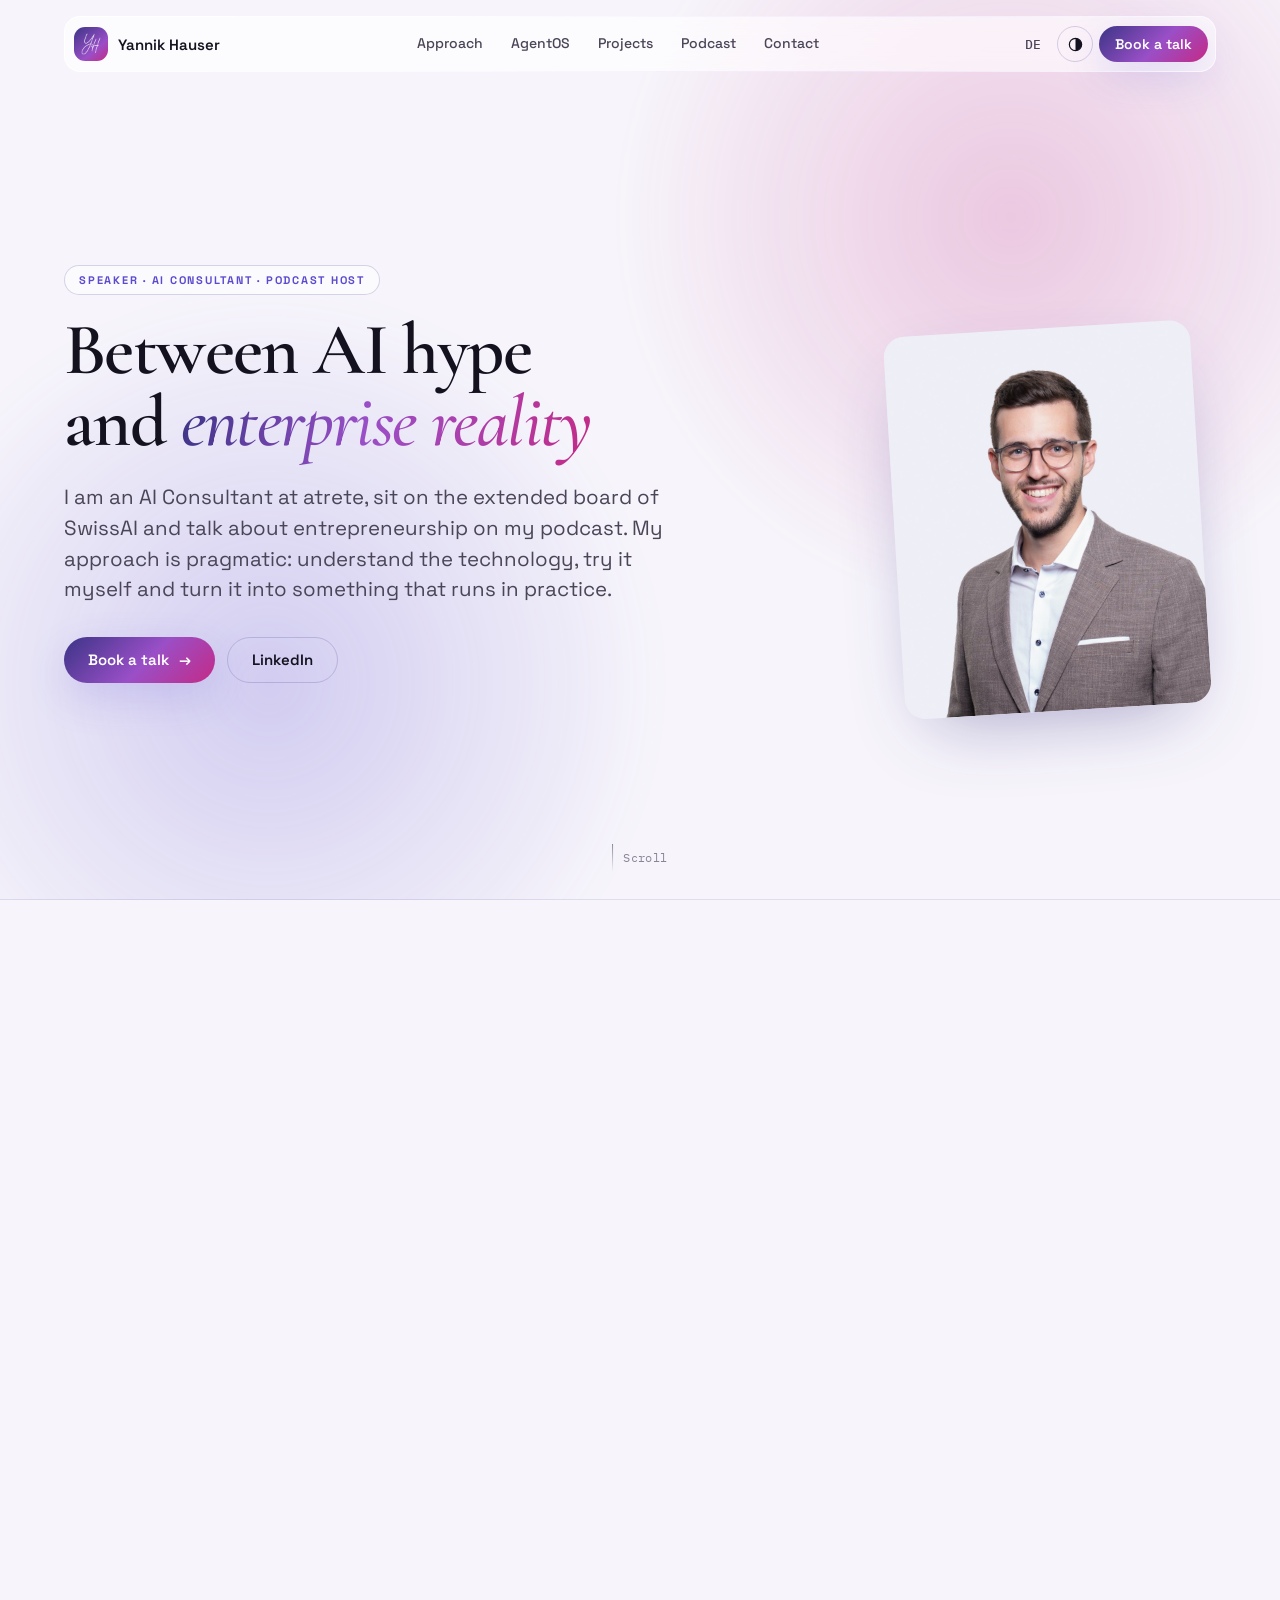
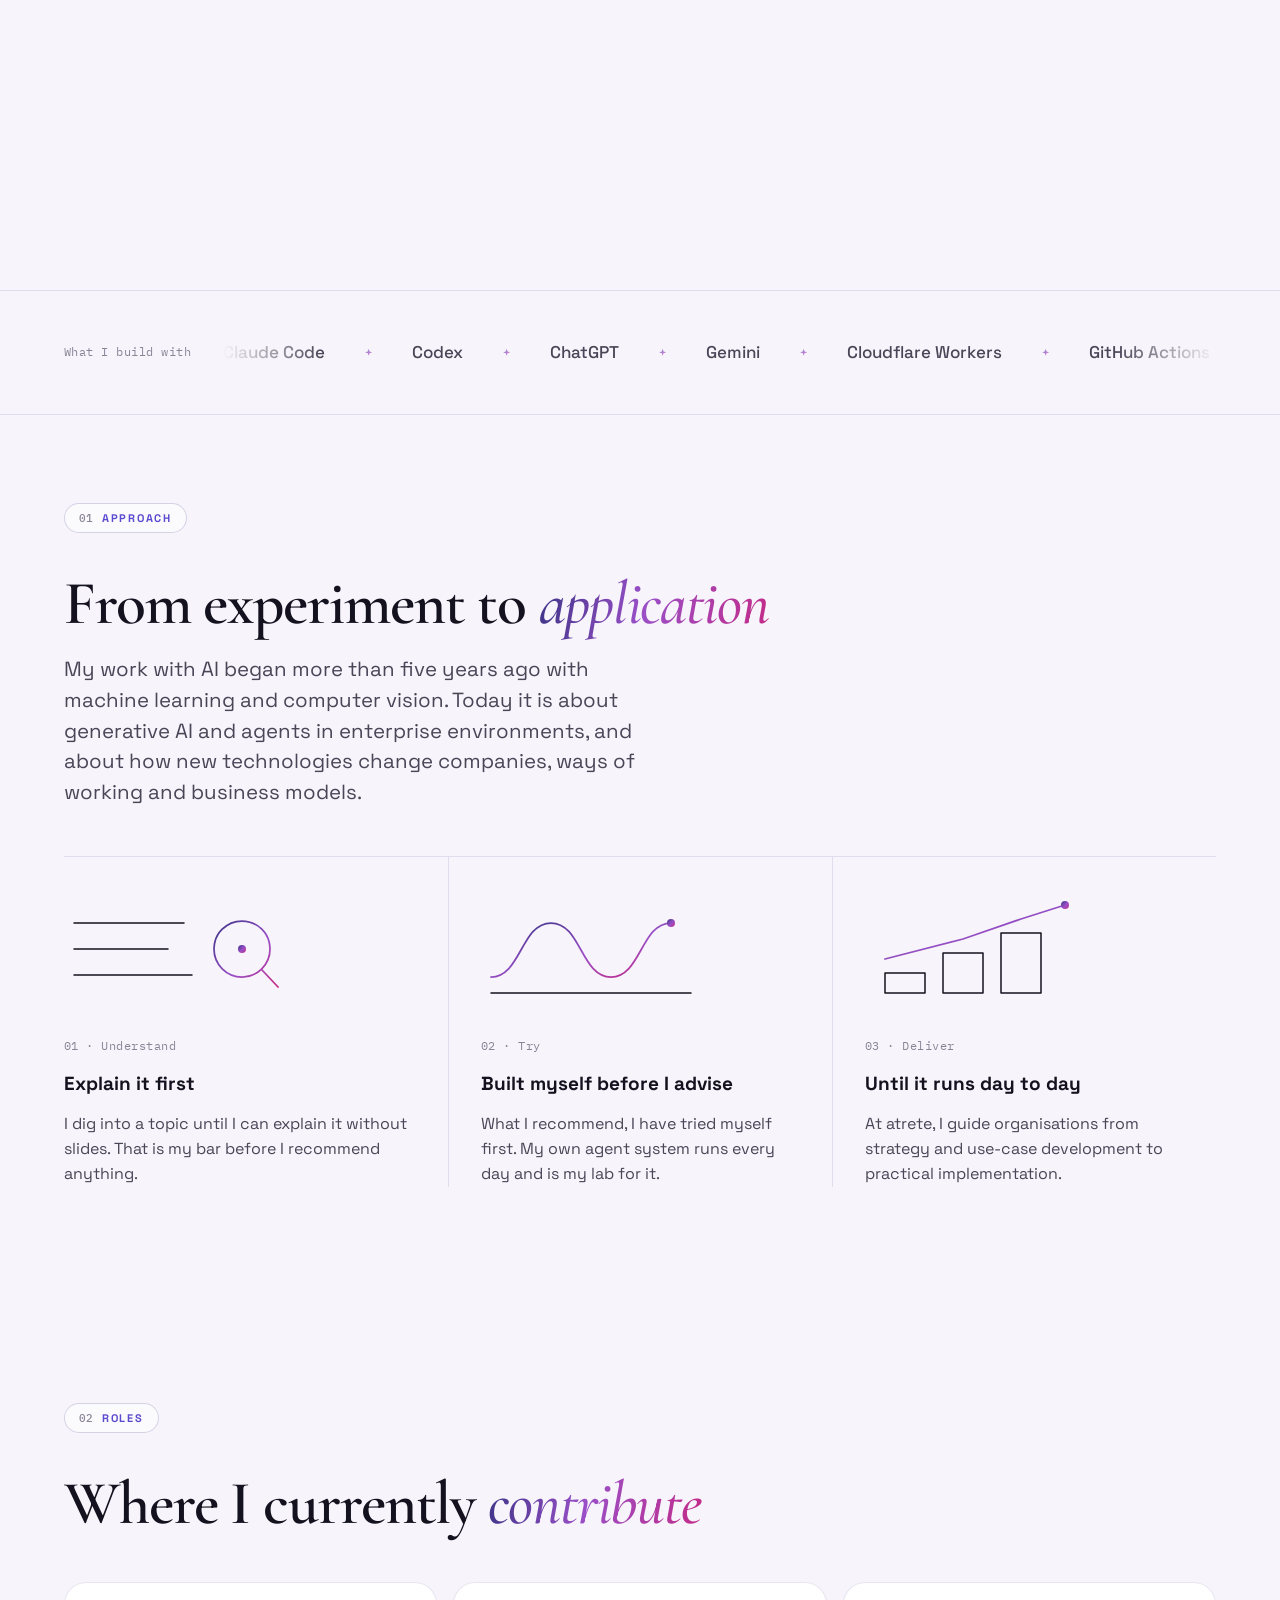
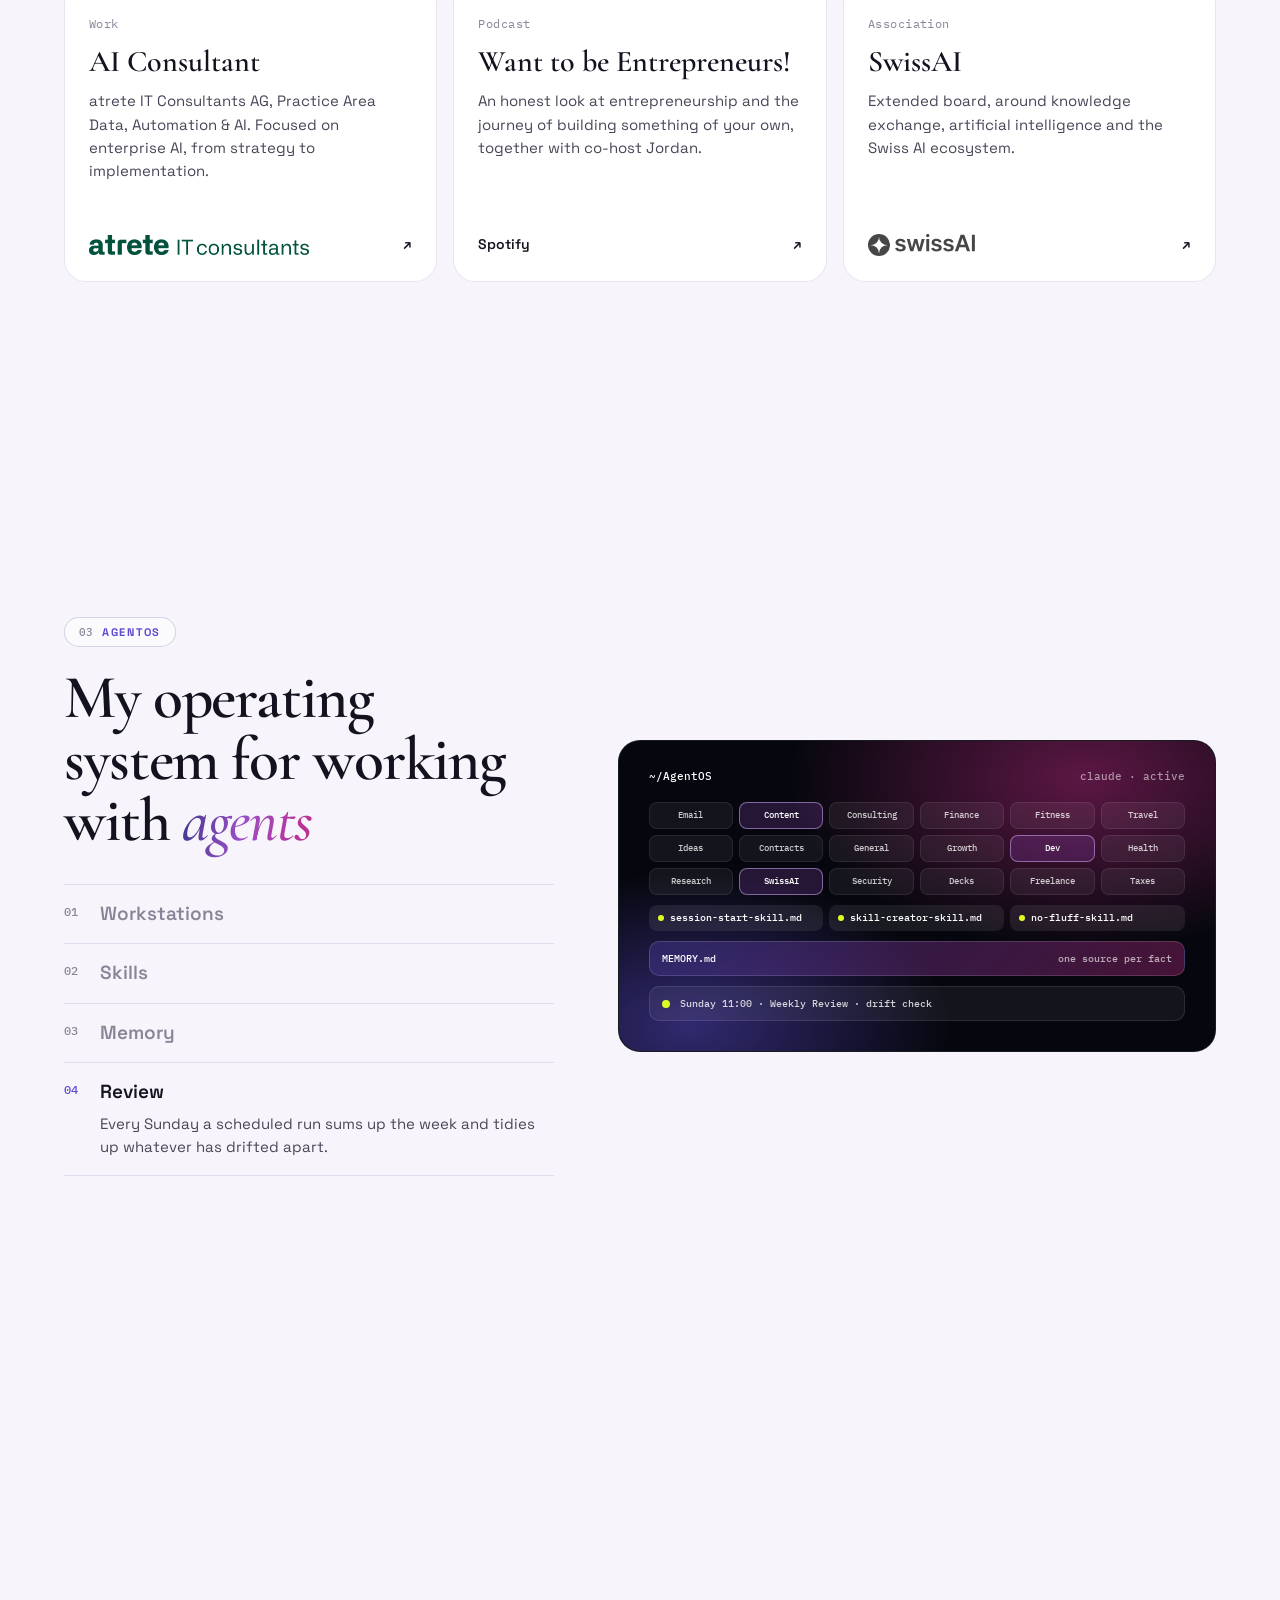
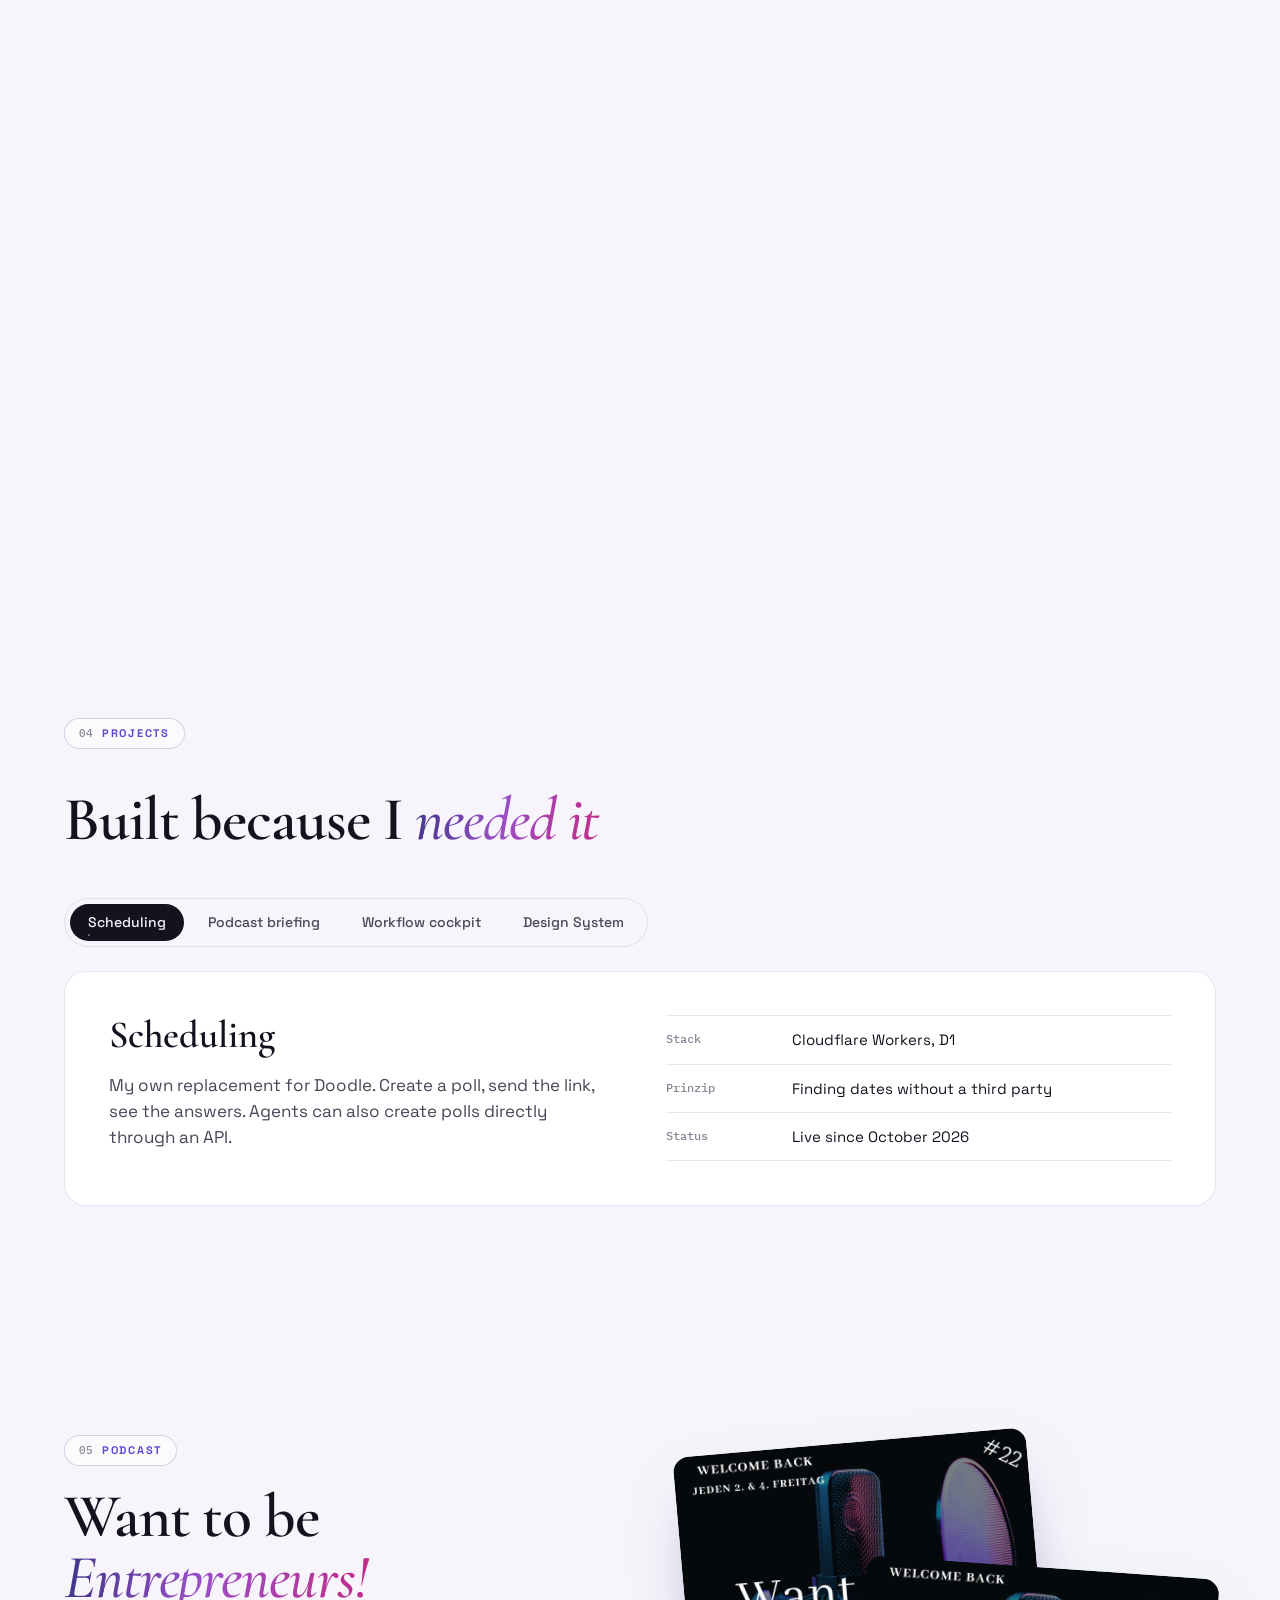
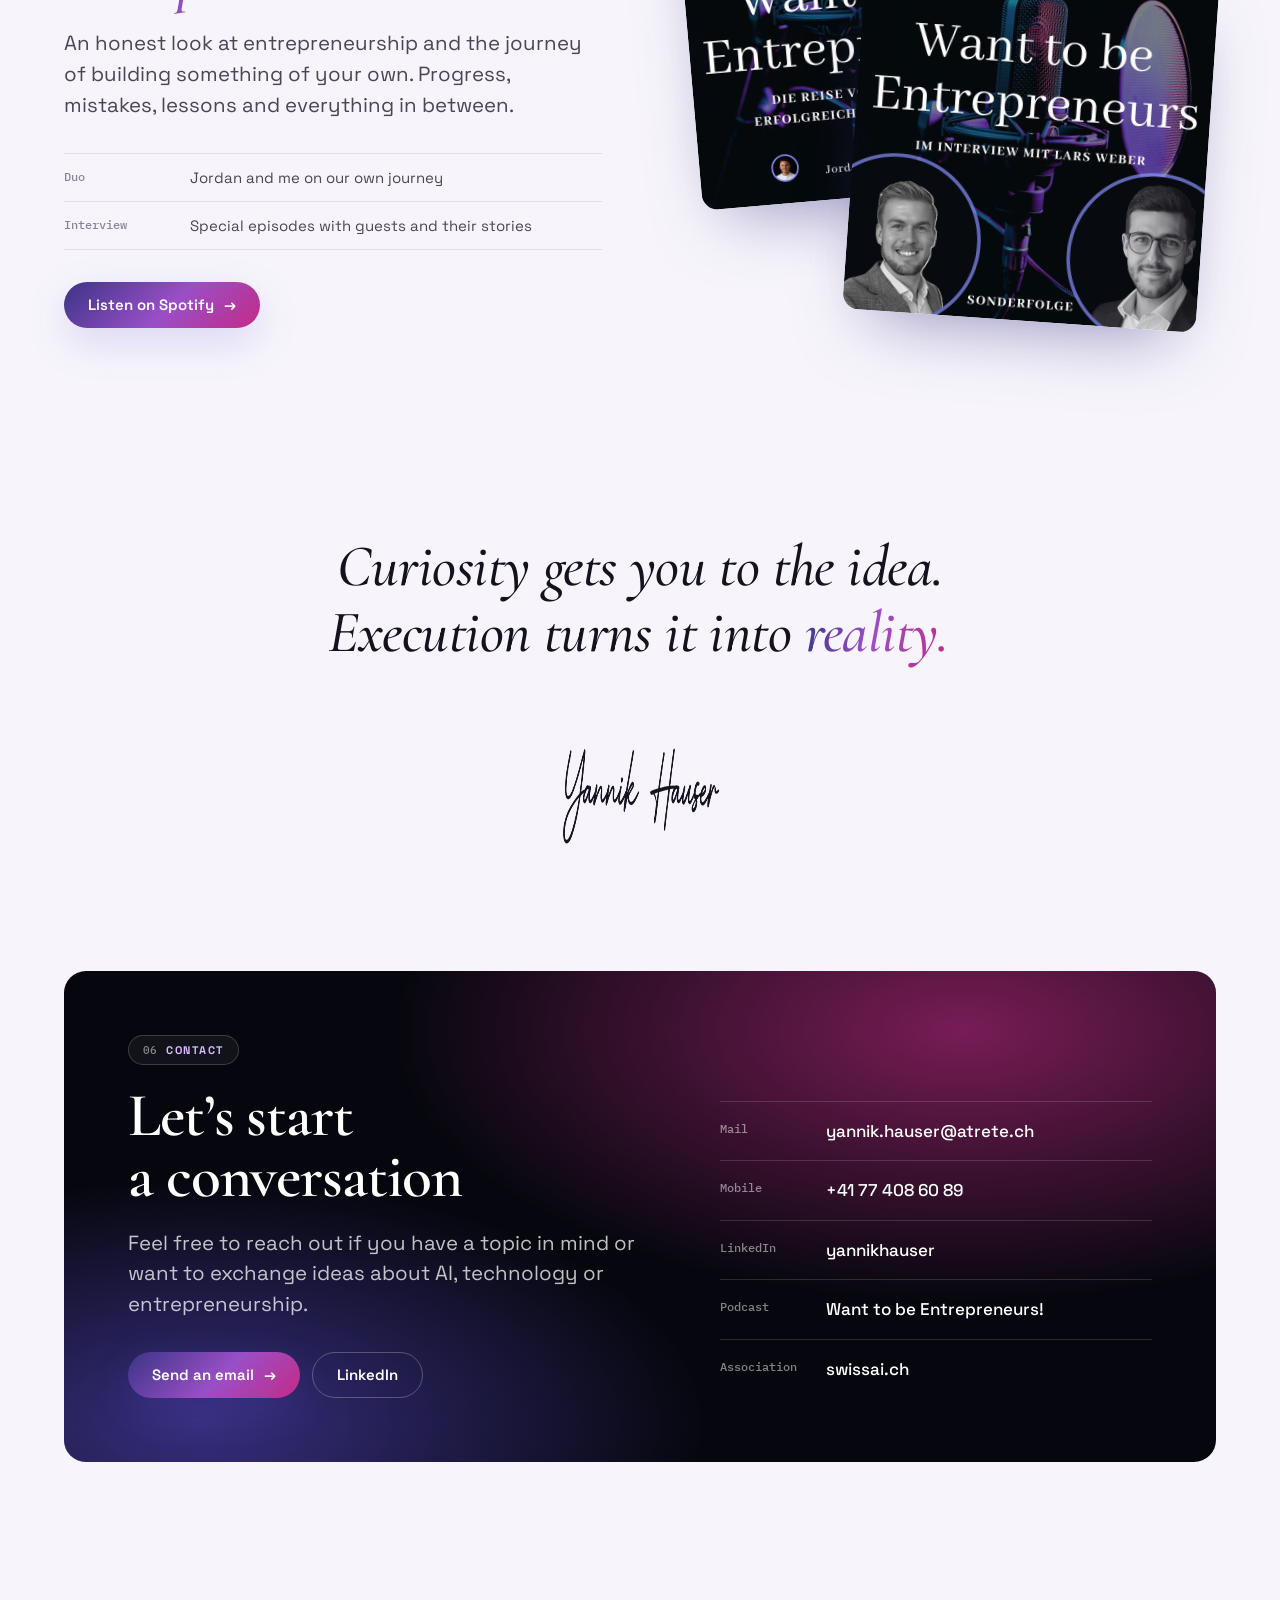
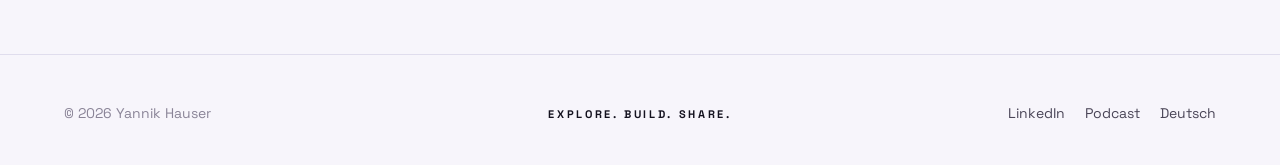
==== commit da492518: "Use official atrete lockup instead of grey-filtered wordmark Green on paper, white on ink, per the a" ====
--- a/en/index.html
+++ b/en/index.html
@@ -117,7 +117,7 @@
             <span class="mono">Work</span>
             <h3>AI Consultant</h3>
             <p>atrete IT Consultants AG, Practice Area Data, Automation &amp; AI. Focused on enterprise AI, from strategy to implementation.</p>
-            <span class="card-foot"><img class="card-logo" src="/assets/logos/atrete-white.png" alt="atrete" width="86" height="22"><span class="go" aria-hidden="true">↗</span></span>
+            <span class="card-foot"><img class="card-logo brand-color on-light" src="/assets/logos/atrete-it-consultants-green.png" alt="atrete IT consultants" width="220" height="20"><img class="card-logo brand-color on-dark" src="/assets/logos/atrete-it-consultants-white.png" alt="" width="220" height="20"><span class="go" aria-hidden="true">↗</span></span>
           </a>
           <a class="role" href="https://open.spotify.com/show/2ludnaOLildGs1G5aaHVor" rel="noopener">
             <span class="mono">Podcast</span>
--- a/styles.css
+++ b/styles.css
@@ -207,6 +207,8 @@
 .role h3{margin:0;font:600 30px/1.05 var(--serif)}
 .role p{margin:0;color:var(--body);font-size:15px}
 .role .card-logo{height:22px;width:auto;filter:var(--logo-filter);opacity:var(--logo-opacity)}
+/* atrete: offizielles Lockup aus dem atrete Design System v3, gruen auf Papier, weiss auf Ink. Nie grau einfaerben. */
+.role .card-logo.brand-color{height:20px;max-width:100%;filter:none;opacity:1}
 .role .card-foot{display:flex;align-items:center;justify-content:space-between;min-height:24px;font-size:14px;font-weight:600}
 .role .go{transition:transform var(--dur) var(--ease)}
 .role:hover .go{transform:translate(3px,-3px)}
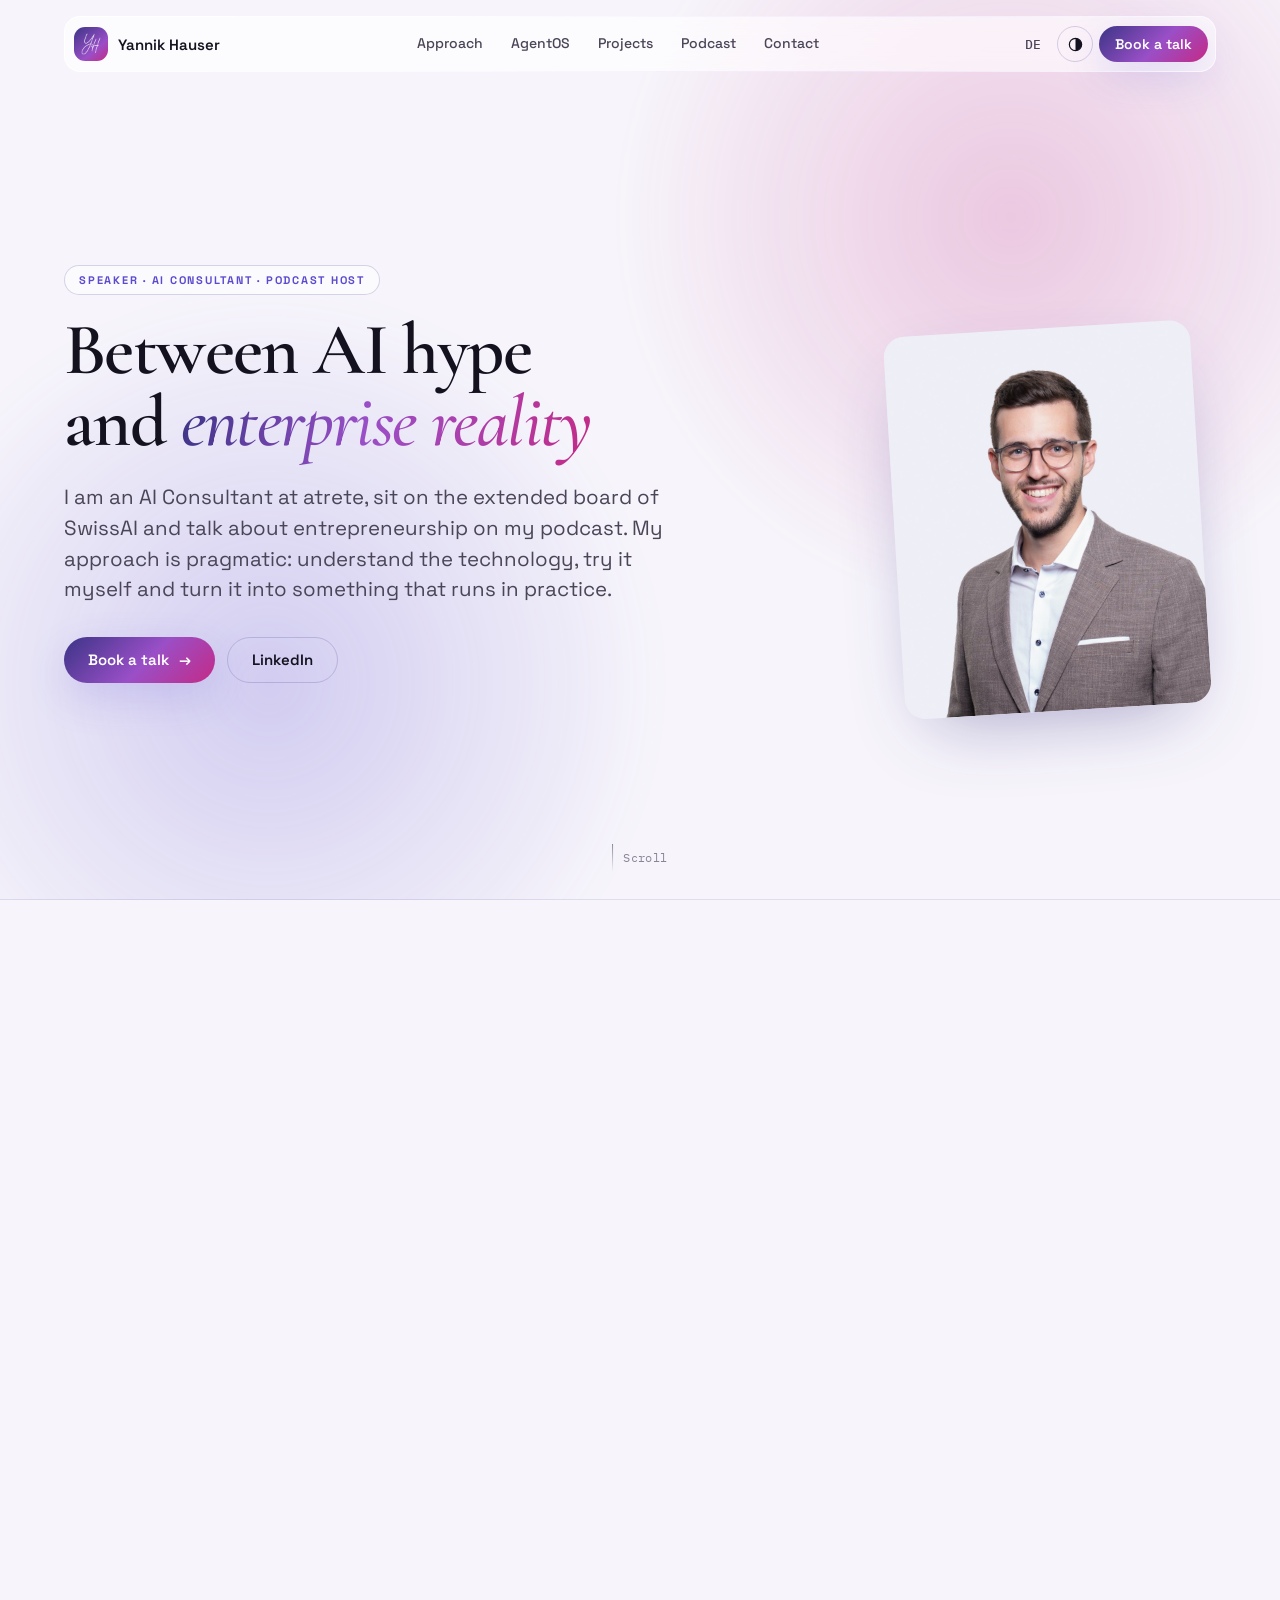
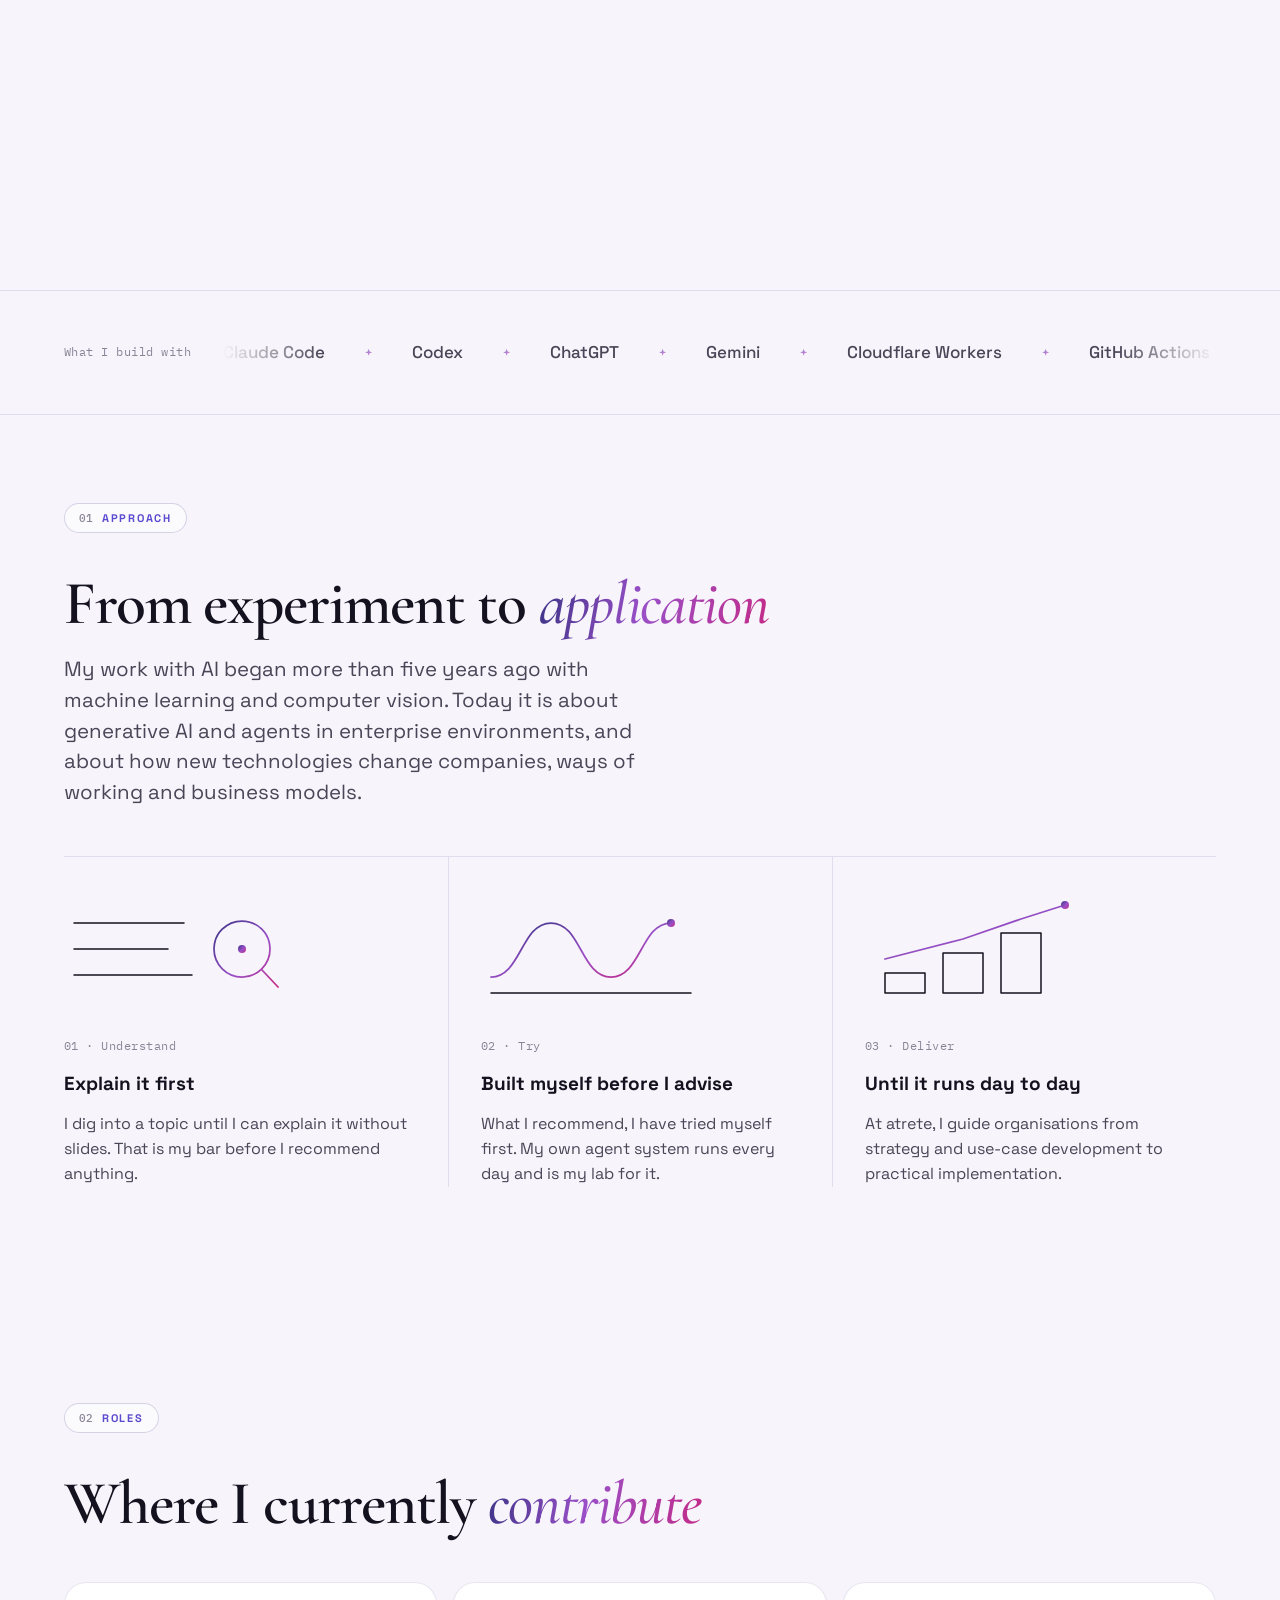
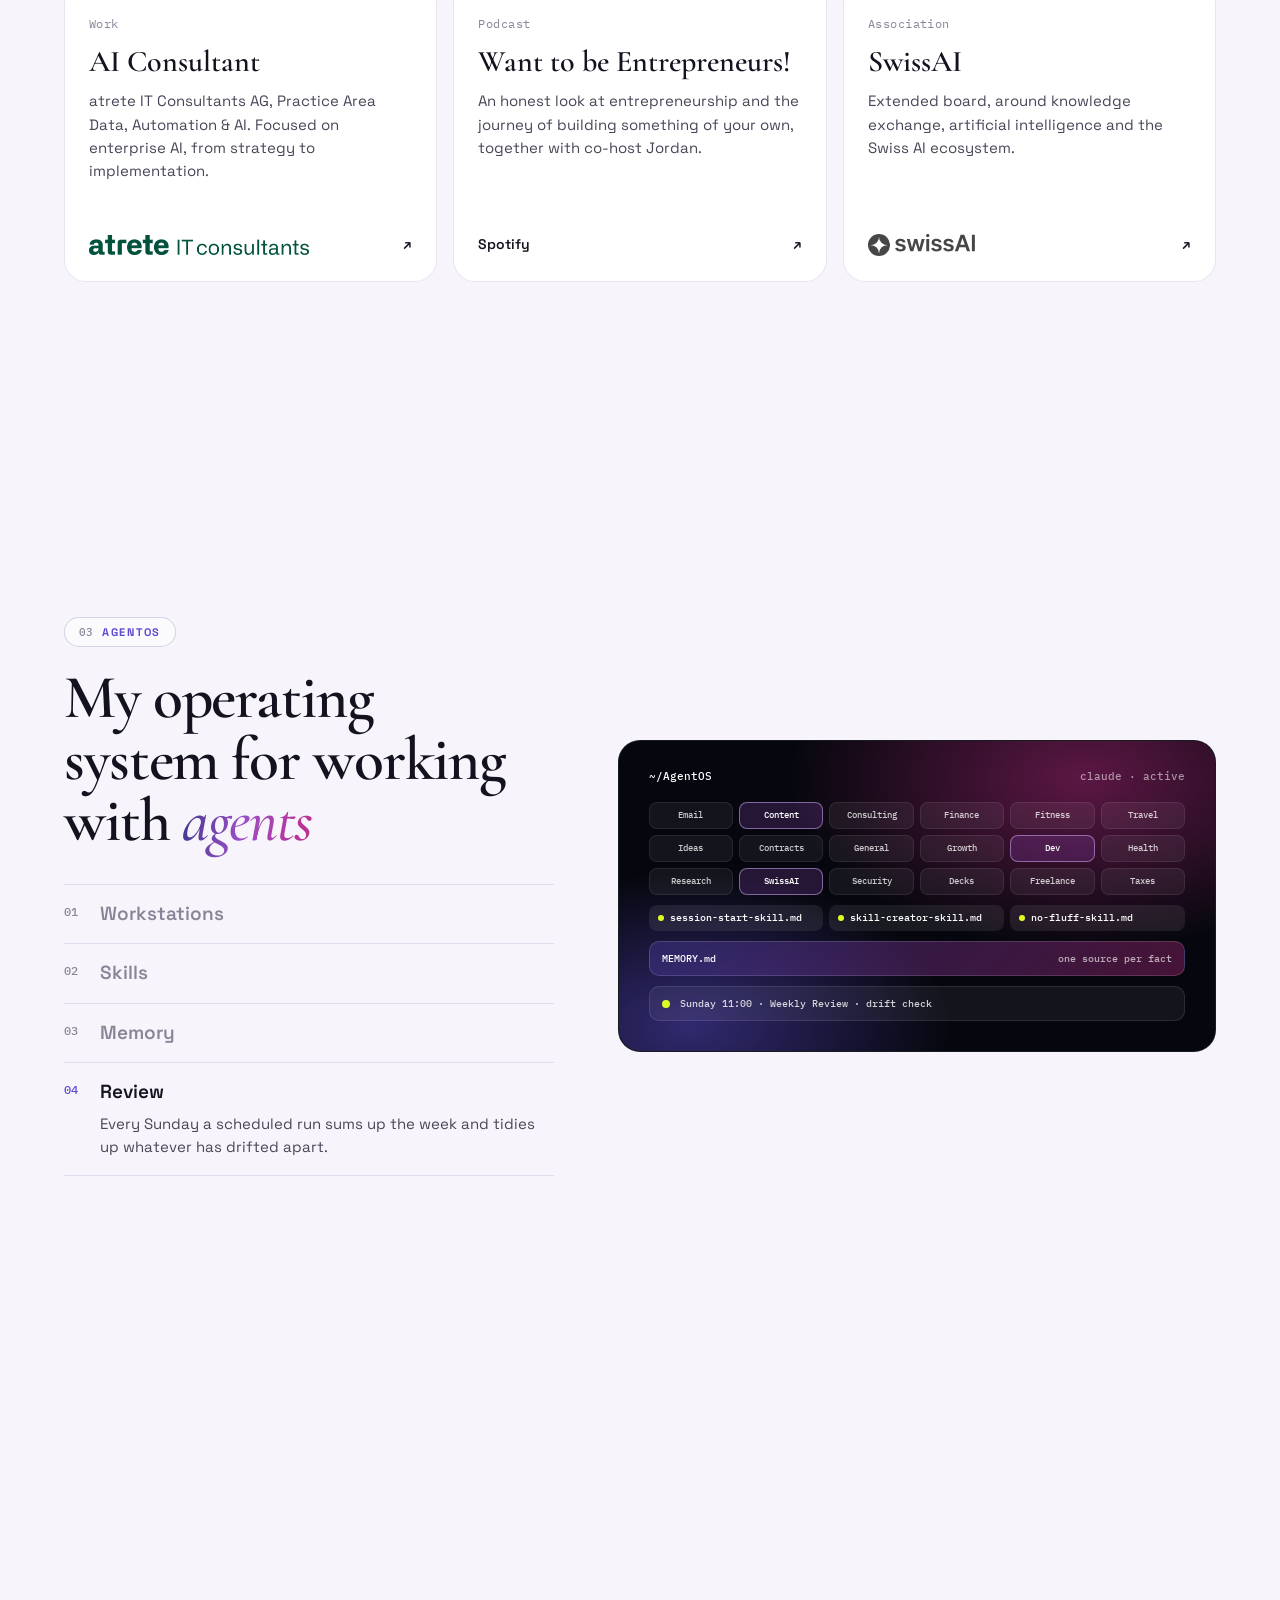
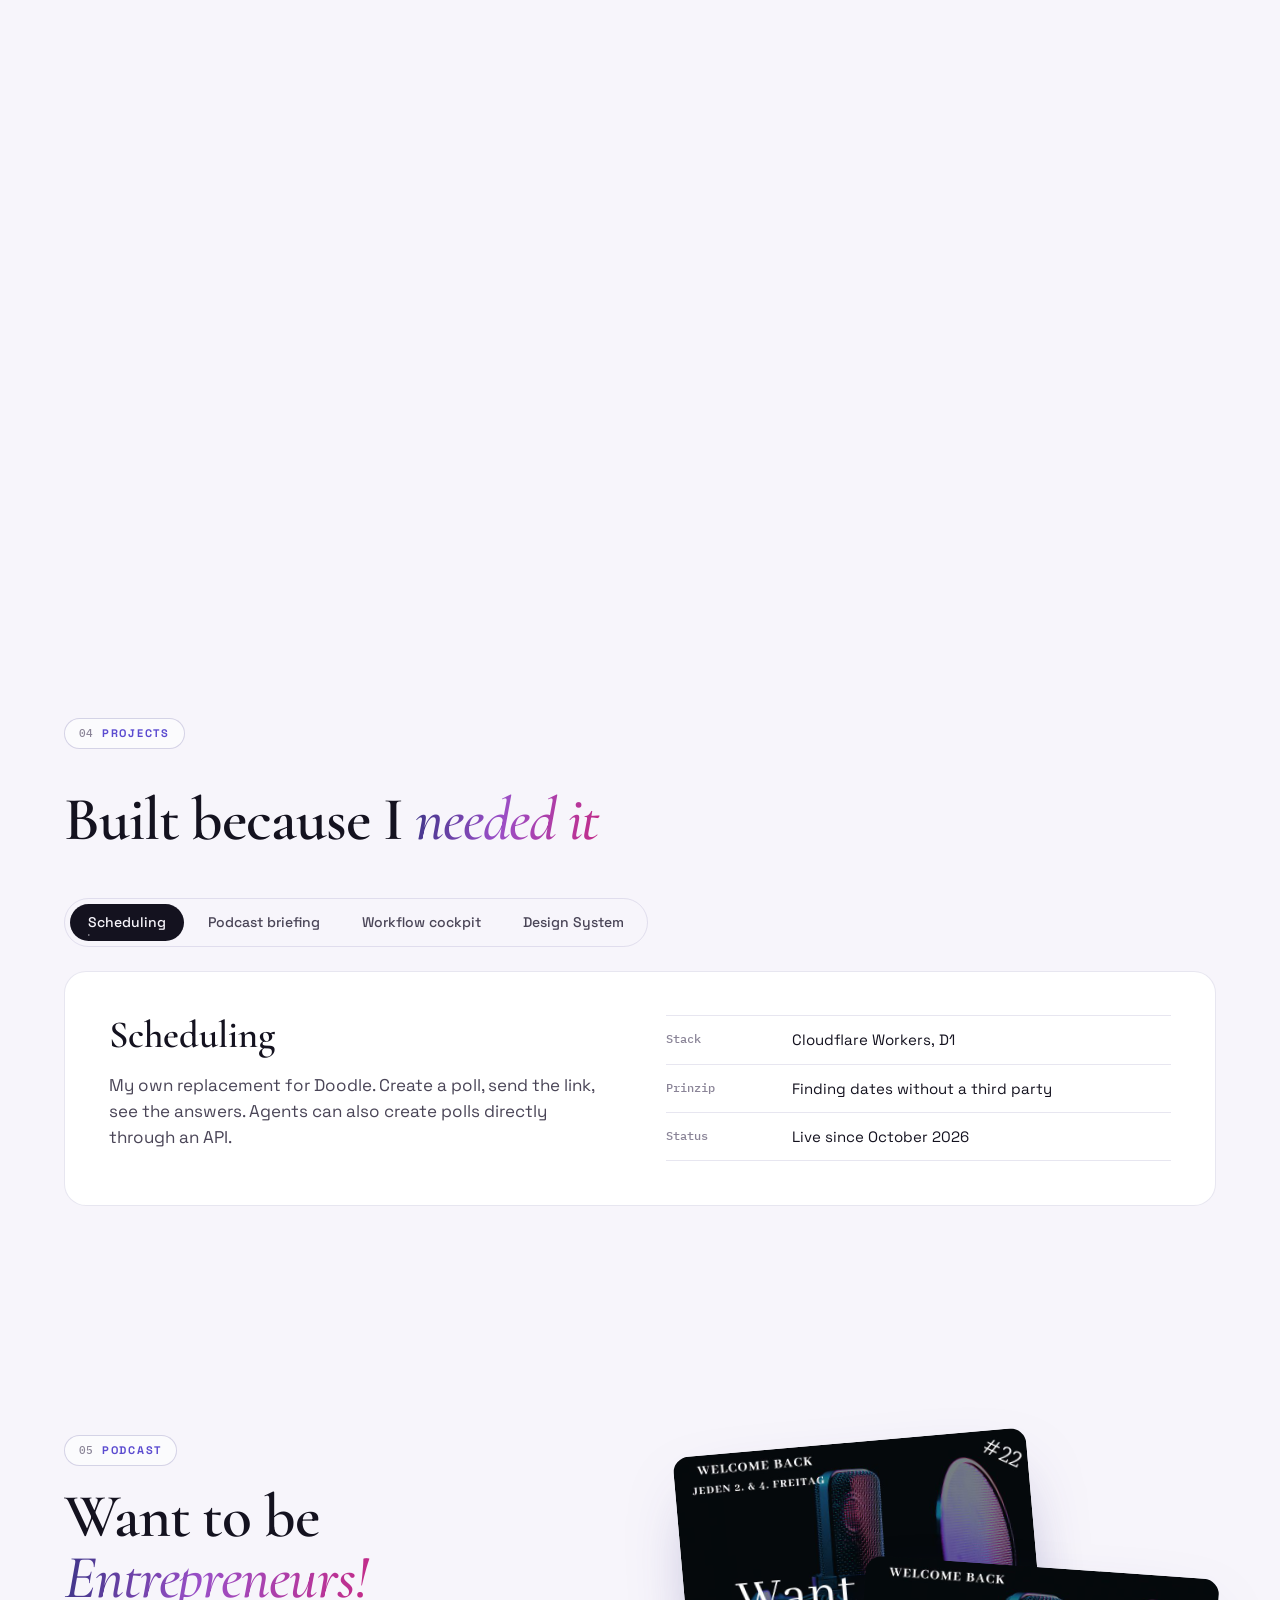
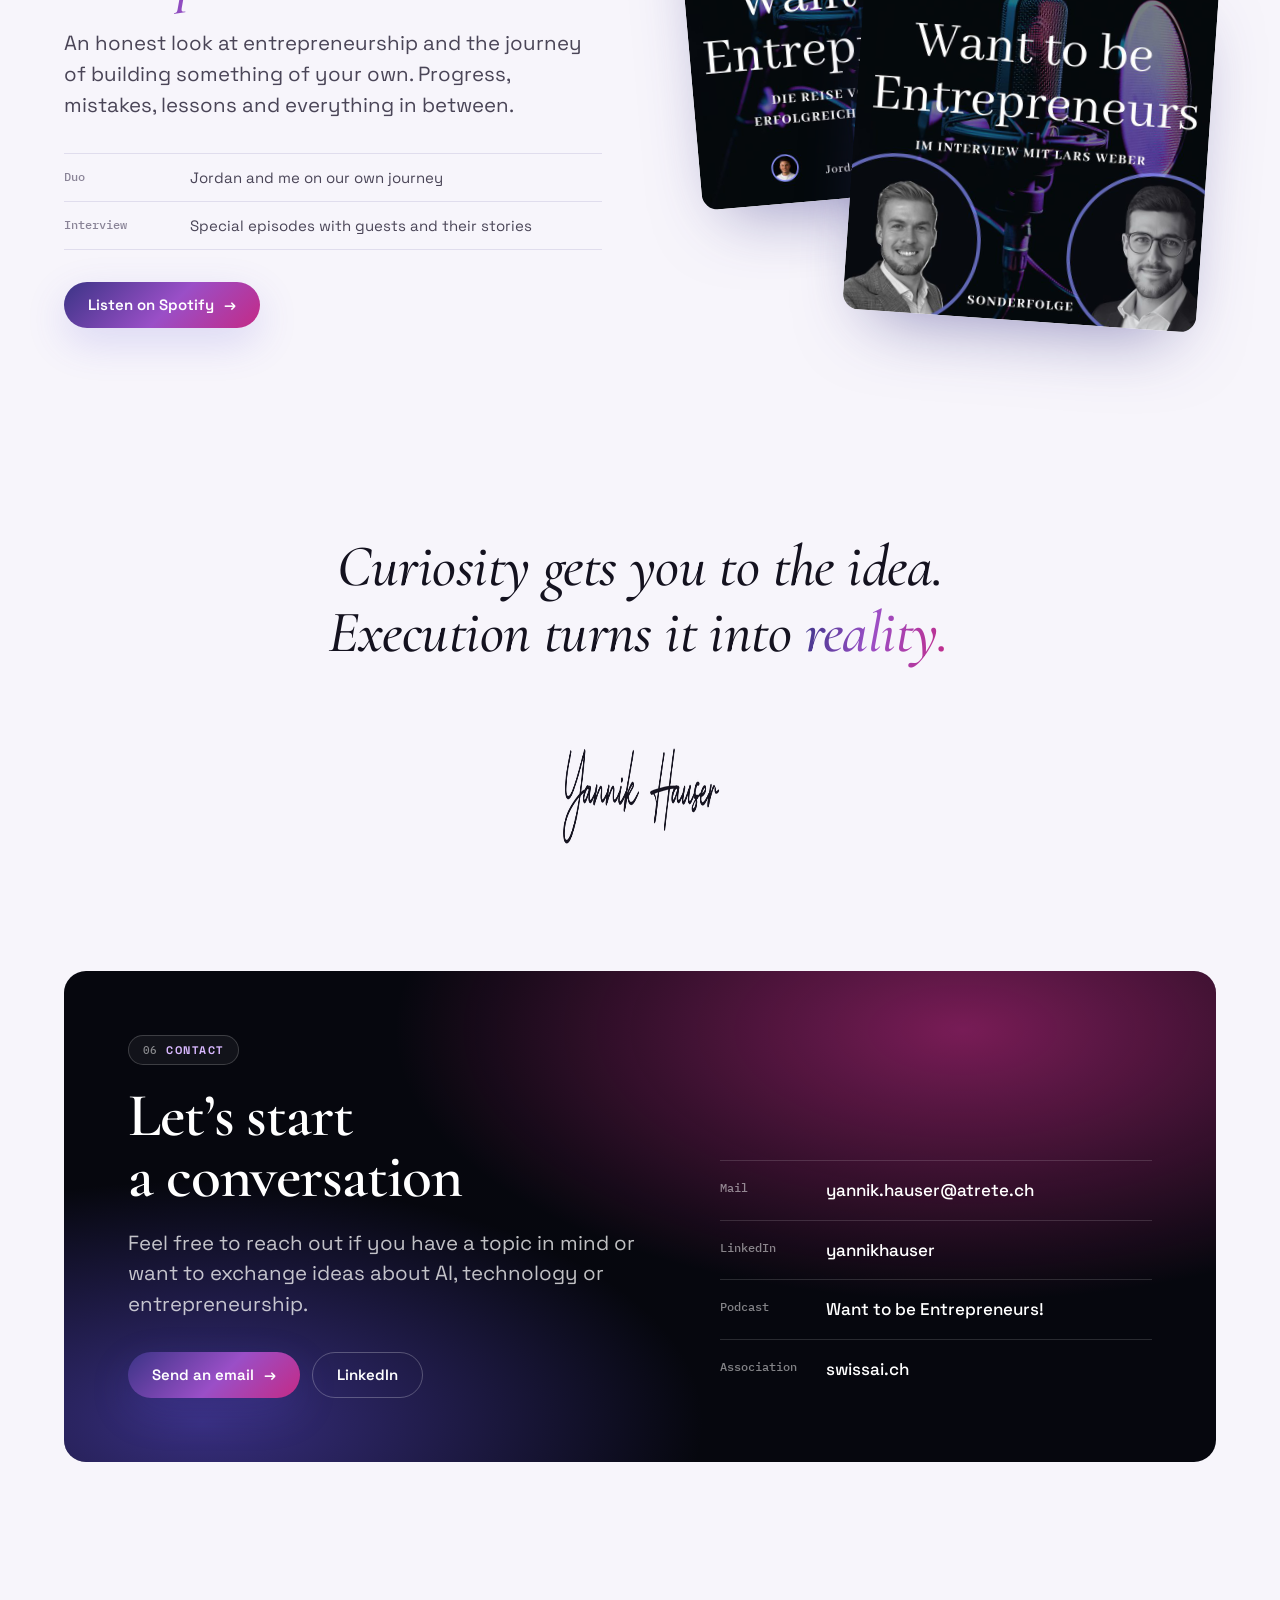
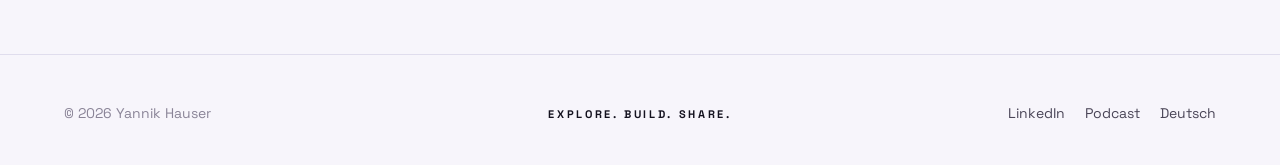
==== commit c3333281: "Remove mobile number from contact section Co-Authored-By: Claude Opus 5.5 <noreply@anthropic.com>" ====
--- a/en/index.html
+++ b/en/index.html
@@ -241,7 +241,6 @@
           </div>
           <dl class="contact-list">
             <div><dt>Mail</dt><dd><a href="mailto:yannik.hauser@atrete.ch">yannik.hauser@atrete.ch</a></dd></div>
-            <div><dt>Mobile</dt><dd><a href="tel:+41774086089">+41 77 408 60 89</a></dd></div>
             <div><dt>LinkedIn</dt><dd><a href="https://www.linkedin.com/in/yannikhauser" rel="noopener">yannikhauser</a></dd></div>
             <div><dt>Podcast</dt><dd><a href="https://open.spotify.com/show/2ludnaOLildGs1G5aaHVor" rel="noopener">Want to be Entrepreneurs!</a></dd></div>
             <div><dt>Association</dt><dd><a href="https://swissai.ch" rel="noopener">swissai.ch</a></dd></div>
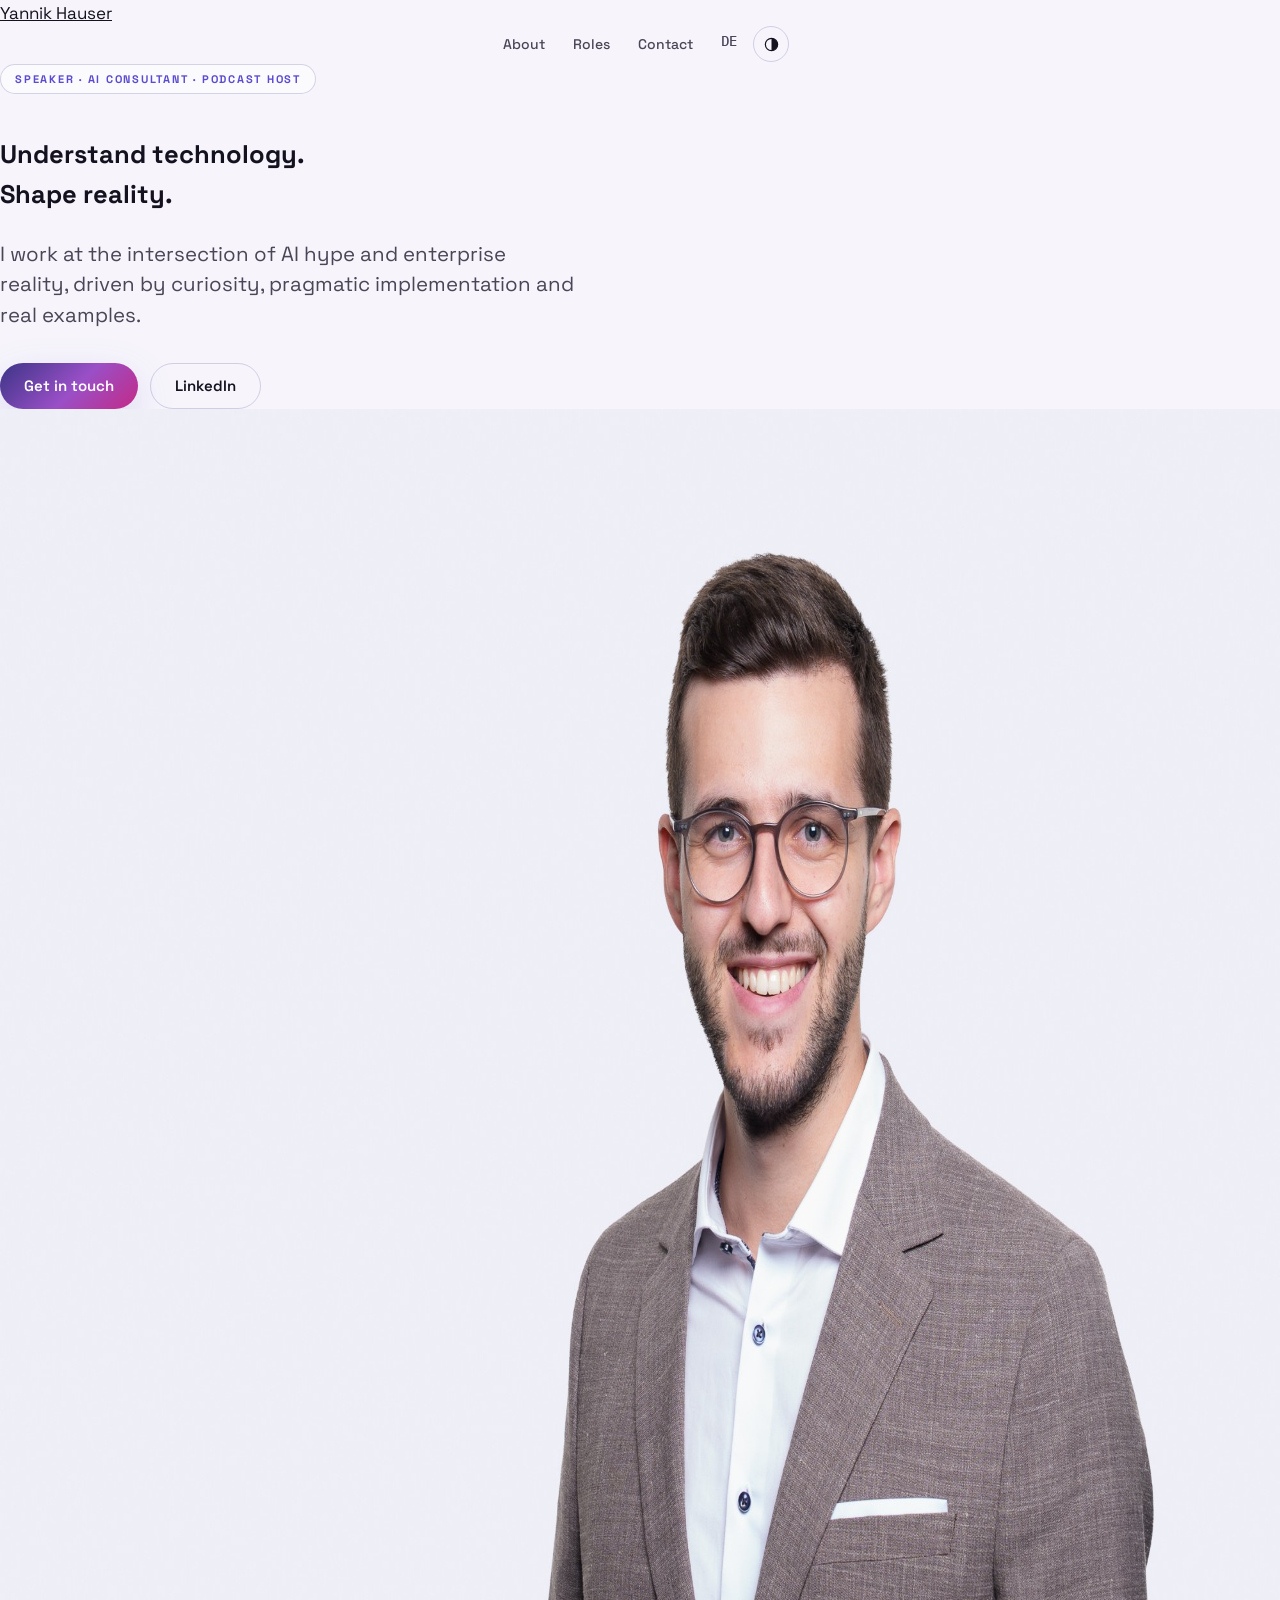
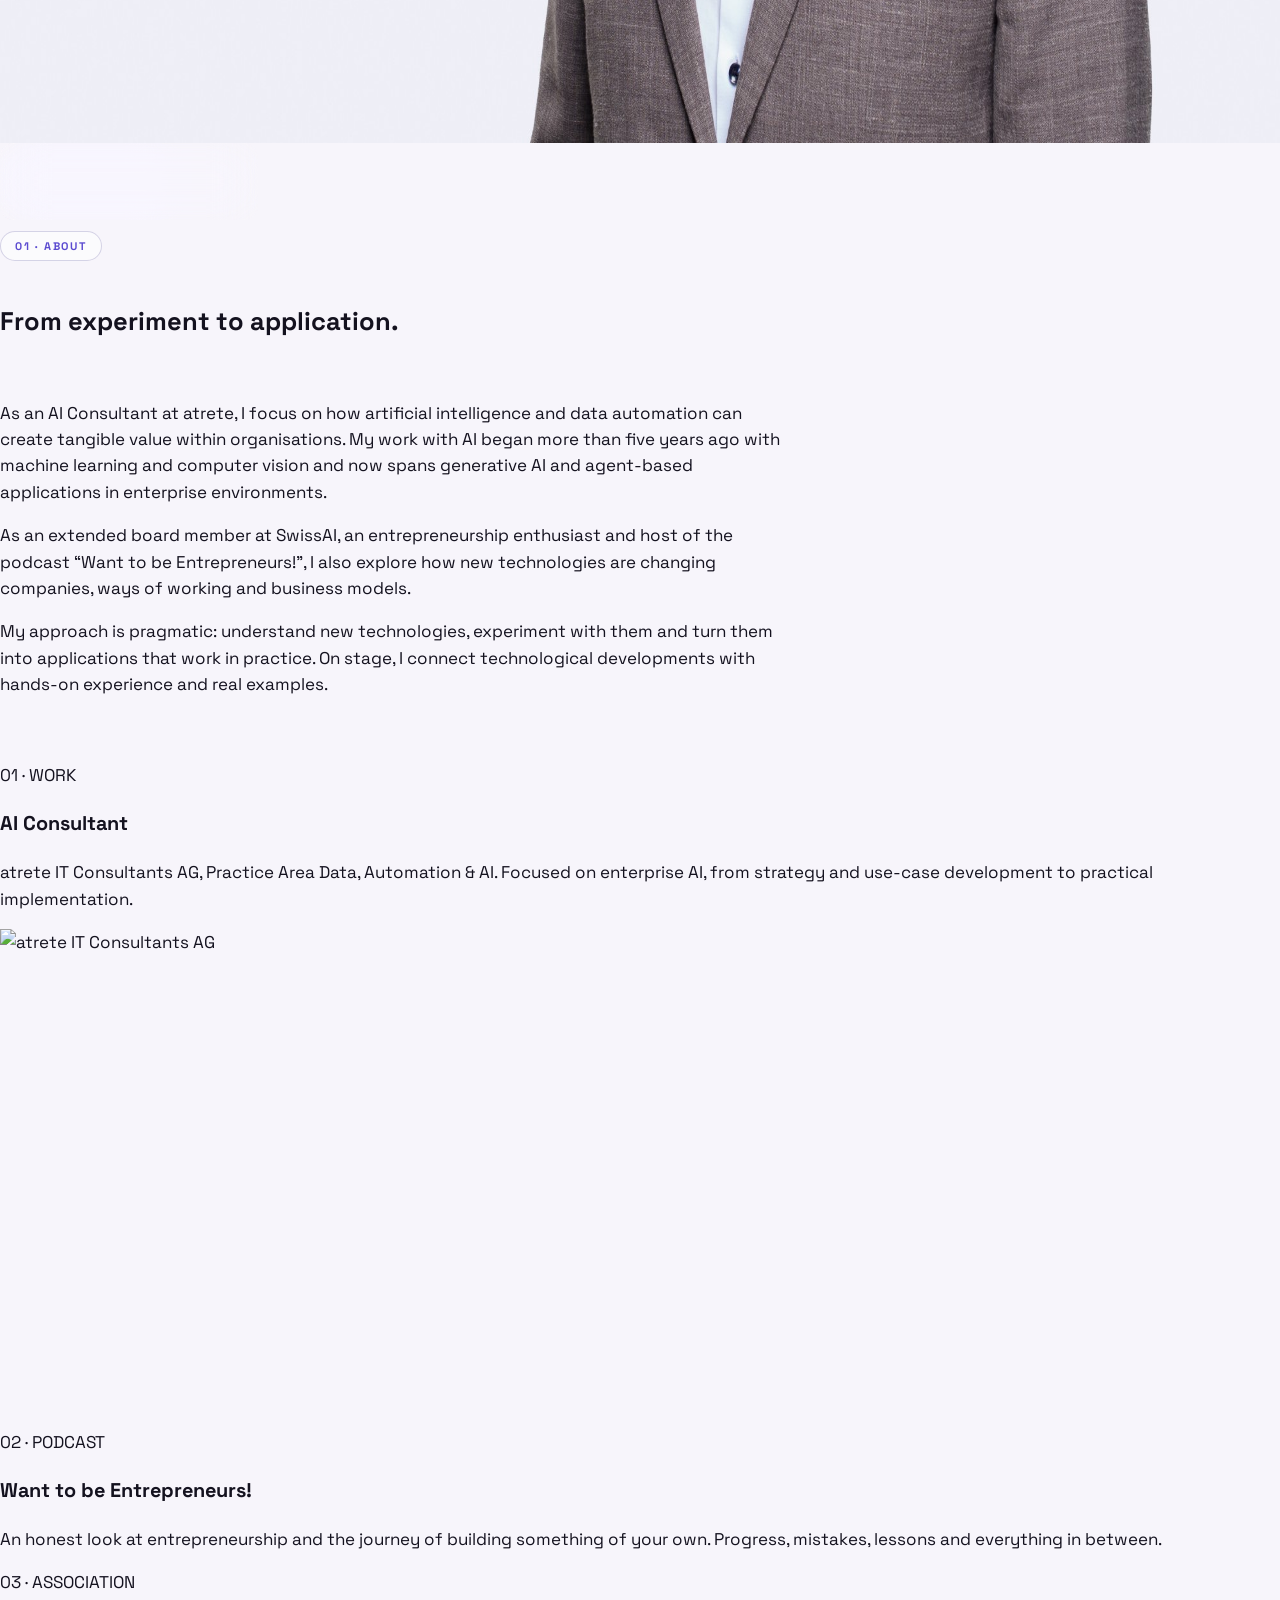
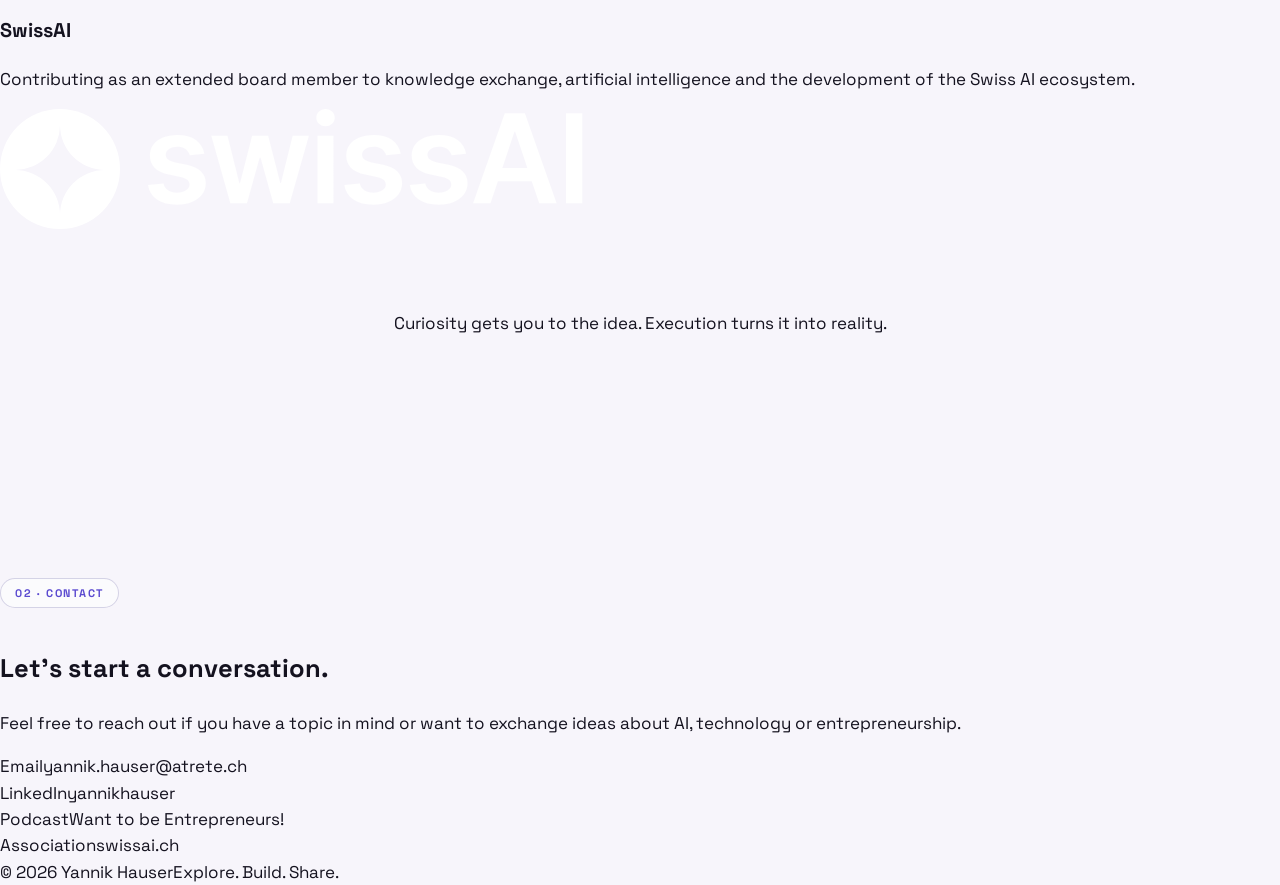
==== commit 626a706b: "Remove mobile number from contact list (hotfix) Co-Authored-By: Claude Opus 5.5 <noreply@anthropic.c" ====
--- a/en/index.html
+++ b/en/index.html
@@ -6,256 +6,27 @@
   <title>Yannik Hauser | AI, Agents and Entrepreneurship</title>
   <meta name="description" content="Yannik Hauser is an AI Consultant at atrete, extended board member at SwissAI and host of Want to be Entrepreneurs!">
   <link rel="canonical" href="https://yannik-hauser.com/en/">
-  <link rel="alternate" hreflang="de" href="https://yannik-hauser.com/">
-  <link rel="preload" href="/assets/portrait-card.jpg" as="image">
   <link rel="stylesheet" href="/styles.css">
   <script>
   (function(){var d=document.documentElement,K='yh-site-theme';
-  d.classList.add('js');if(!matchMedia('(prefers-reduced-motion: reduce)').matches)d.classList.add('motion');
   try{var t=localStorage.getItem(K);if(t==='dark'||t==='light')d.dataset.theme=t}catch(e){}
   function sync(){var dark=d.dataset.theme==='dark';document.querySelectorAll('.theme-toggle').forEach(function(b){b.setAttribute('aria-pressed',dark)})}
   document.addEventListener('DOMContentLoaded',sync);
   document.addEventListener('click',function(e){var b=e.target.closest&&e.target.closest('.theme-toggle');if(!b)return;d.dataset.theme=d.dataset.theme==='dark'?'light':'dark';try{localStorage.setItem(K,d.dataset.theme)}catch(err){}sync()});
   })();
   </script>
-  <script src="/site.js" defer></script>
 </head>
 <body>
-  <a class="skip" href="#inhalt">Skip to content</a>
-  <svg width="0" height="0" style="position:absolute" aria-hidden="true" focusable="false"><defs><linearGradient id="g-brand" x1="0" y1="0" x2="1" y2="1"><stop offset="0" stop-color="#3b3486"/><stop offset=".55" stop-color="#9a4fc7"/><stop offset="1" stop-color="#c42a86"/></linearGradient></defs></svg>
-
-  <header class="site-nav">
-    <div class="wrap nav-pill">
-      <a class="brand" href="/en/" aria-label="Yannik Hauser, home"><span class="mono-tile"><img src="/assets/brand/mono-white.png" alt="" width="20" height="22"></span><span class="brand-name">Yannik Hauser</span></a>
-      <nav class="nav-links" aria-label="Main navigation">
-        <a href="#approach">Approach</a><a href="#agentos">AgentOS</a><a href="#projects">Projects</a><a href="#podcast">Podcast</a><a href="#contact">Contact</a>
-      </nav>
-      <div class="nav-actions">
-        <a class="lang" href="/" lang="de" hreflang="de">DE</a>
-        <button class="theme-toggle" type="button" aria-pressed="false" aria-label="Switch between light and dark design" title="Switch design"><svg viewBox="0 0 20 20" width="15" height="15" aria-hidden="true" focusable="false"><circle cx="10" cy="10" r="8.2" fill="none" stroke="currentColor" stroke-width="1.6"/><path d="M10 1.8a8.2 8.2 0 0 1 0 16.4z" fill="currentColor"/></svg></button>
-        <a class="button primary small" href="mailto:yannik.hauser@atrete.ch?subject=Speaking%20request">Book a talk</a>
-      </div>
-    </div>
-  </header>
-
-  <main id="inhalt">
-    <div class="hero-track">
-      <section class="hero-stage" aria-labelledby="hero-title">
-        <div class="hero-glow" aria-hidden="true"><i class="a"></i><i class="b"></i></div>
-        <div class="wrap hero-grid">
-          <div class="hero-copy">
-            <p class="eyebrow">Speaker · AI Consultant · Podcast Host</p>
-            <h1 class="display" id="hero-title">Between <span class="nb">AI hype</span> and <span class="accent nb">enterprise reality</span></h1>
-            <p class="lede">I am an AI Consultant at atrete, sit on the extended board of SwissAI and talk about entrepreneurship on my podcast. My approach is pragmatic: understand the technology, try it myself and turn it into something that runs in practice.</p>
-            <div class="actions">
-              <a class="button primary" href="mailto:yannik.hauser@atrete.ch?subject=Speaking%20request">Book a talk <span class="arrow" aria-hidden="true">→</span></a>
-              <a class="button" href="https://www.linkedin.com/in/yannikhauser" rel="noopener">LinkedIn</a>
-            </div>
-          </div>
-          <div class="hero-visual">
-            <div class="portrait-card"><img src="/assets/portrait-card.jpg" alt="Portrait of Yannik Hauser" width="800" height="1000" fetchpriority="high"></div>
-            <div class="fact f1"><span class="k">Based in</span><span class="v">Zurich, Switzerland</span></div>
-            <div class="fact f2"><span class="k">AI experience</span><span class="v">More than 5 years</span></div>
-            <div class="fact f3"><span class="k">Topics</span><span class="v">AI, agents, entrepreneurship</span></div>
-          </div>
-        </div>
-        <div class="scroll-cue mono" aria-hidden="true"><span></span>Scroll</div>
-        <div class="hero-progress" aria-hidden="true"></div>
-      </section>
-    </div>
-
-    <section class="toolband" aria-label="Tools">
-      <div class="wrap toolband-inner">
-        <p class="toolband-label mono">What I build with</p>
-        <div class="reel" data-ambient>
-          <div class="reel-track">
-            <ul><li>Claude Code</li><li>Codex</li><li>ChatGPT</li><li>Gemini</li><li>Cloudflare Workers</li><li>GitHub Actions</li><li>Notion</li><li>Replicate</li><li>Python</li></ul>
-            <ul aria-hidden="true"><li>Claude Code</li><li>Codex</li><li>ChatGPT</li><li>Gemini</li><li>Cloudflare Workers</li><li>GitHub Actions</li><li>Notion</li><li>Replicate</li><li>Python</li></ul>
-          </div>
-        </div>
-      </div>
+  <header class="shell nav"><a class="mark" href="/en/">Yannik Hauser</a><nav class="nav-links" aria-label="Main navigation"><a href="#about">About</a><a href="#roles">Roles</a><a href="#contact">Contact</a><a class="lang" href="/" lang="de">DE</a><button class="theme-toggle" type="button" aria-pressed="false" aria-label="Switch between light and dark design" title="Switch design"><svg viewBox="0 0 20 20" width="15" height="15" aria-hidden="true" focusable="false"><circle cx="10" cy="10" r="8.2" fill="none" stroke="currentColor" stroke-width="1.6"/><path d="M10 1.8a8.2 8.2 0 0 1 0 16.4z" fill="currentColor"/></svg></button></nav></header>
+  <main>
+    <section class="shell hero"><div class="hero-copy"><div class="eyebrow">Speaker · AI Consultant · Podcast Host</div><h1>Understand <span class="gradient">technology.</span><br>Shape reality.</h1><p class="lede">I work at the intersection of AI hype and enterprise reality, driven by curiosity, pragmatic implementation and real examples.</p><div class="actions"><a class="button primary" href="#contact">Get in touch</a><a class="button" href="https://www.linkedin.com/in/yannikhauser/" rel="me">LinkedIn</a></div></div><div class="portrait-wrap"><img class="portrait" src="/assets/portrait.jpg" alt="Portrait of Yannik Hauser" width="2000" height="1334"></div></section>
+    <div class="shell facts" aria-label="Profile"><div class="fact"><span>Based in</span>Zurich, Switzerland</div><div class="fact"><span>AI experience</span>More than 5 years</div><div class="fact"><span>Topics</span>AI, agents, entrepreneurship</div></div>
+    <section class="shell section" id="about"><div class="section-head"><div><div class="eyebrow">01 · About</div><h2>From experiment to application.</h2></div><div class="bio"><p>As an AI Consultant at atrete, I focus on how artificial intelligence and data automation can create tangible value within organisations. My work with AI began more than five years ago with machine learning and computer vision and now spans generative AI and agent-based applications in enterprise environments.</p><p>As an extended board member at SwissAI, an entrepreneurship enthusiast and host of the podcast “Want to be Entrepreneurs!”, I also explore how new technologies are changing companies, ways of working and business models.</p><p>My approach is pragmatic: understand new technologies, experiment with them and turn them into applications that work in practice. On stage, I connect technological developments with hands-on experience and real examples.</p></div></div>
+      <div class="cards" id="roles"><article class="card"><div class="card-num">01 · WORK</div><h3>AI Consultant</h3><p>atrete IT Consultants AG, Practice Area Data, Automation &amp; AI. Focused on enterprise AI, from strategy and use-case development to practical implementation.</p><img class="card-logo" src="/assets/logos/atrete-white.png" alt="atrete IT Consultants AG" width="1900" height="500" loading="lazy"></article><article class="card"><div class="card-num">02 · PODCAST</div><h3>Want to be Entrepreneurs!</h3><p>An honest look at entrepreneurship and the journey of building something of your own. Progress, mistakes, lessons and everything in between.</p></article><article class="card"><div class="card-num">03 · ASSOCIATION</div><h3>SwissAI</h3><p>Contributing as an extended board member to knowledge exchange, artificial intelligence and the development of the Swiss AI ecosystem.</p><img class="card-logo" src="/assets/logos/swissai-white.svg" alt="SwissAI" width="583" height="120" loading="lazy"></article></div>
+      <div class="quote"><p>Curiosity gets you to the idea. Execution turns it into reality.</p></div>
     </section>
-
-    <section class="section" id="approach" aria-labelledby="approach-title">
-      <div class="wrap">
-        <div class="section-head">
-          <p class="eyebrow"><span class="num">01</span> Approach</p>
-          <h2 class="h2" id="approach-title">From experiment to <span class="accent">application</span></h2>
-          <p class="lede">My work with AI began more than five years ago with machine learning and computer vision. Today it is about generative AI and agents in enterprise environments, and about how new technologies change companies, ways of working and business models.</p>
-        </div>
-        <div class="approach">
-          <article data-build>
-            <svg class="sketch" viewBox="0 0 220 120" aria-hidden="true"><path class="ln" pathLength="1" d="M10 34H120M10 60H104M10 86H128"/><path class="hl" pathLength="1" d="M150 60a28 28 0 1 0 56 0a28 28 0 1 0-56 0M198 81l16 17"/><circle class="dot" cx="178" cy="60" r="4"/></svg>
-            <span class="step mono">01 · Understand</span>
-            <h3 class="h3">Explain it first</h3>
-            <p>I dig into a topic until I can explain it without slides. That is my bar before I recommend anything.</p>
-          </article>
-          <article data-build>
-            <svg class="sketch" viewBox="0 0 220 120" aria-hidden="true"><path class="ln" pathLength="1" d="M10 104H210"/><path class="hl" pathLength="1" d="M10 88C40 88 40 34 70 34S100 88 130 88 160 34 190 34"/><circle class="dot" cx="190" cy="34" r="4"/></svg>
-            <span class="step mono">02 · Try</span>
-            <h3 class="h3">Built myself before I advise</h3>
-            <p>What I recommend, I have tried myself first. My own agent system runs every day and is my lab for it.</p>
-          </article>
-          <article data-build>
-            <svg class="sketch" viewBox="0 0 220 120" aria-hidden="true"><path class="ln" pathLength="1" d="M20 104h40V84H20ZM78 104h40V64H78ZM136 104h40V44h-40Z"/><path class="hl" pathLength="1" d="M20 70 98 50 156 30 200 16"/><circle class="dot" cx="200" cy="16" r="4"/></svg>
-            <span class="step mono">03 · Deliver</span>
-            <h3 class="h3">Until it runs day to day</h3>
-            <p>At atrete, I guide organisations from strategy and use-case development to practical implementation.</p>
-          </article>
-        </div>
-      </div>
-    </section>
-
-    <section class="section" id="roles" aria-labelledby="roles-title">
-      <div class="wrap">
-        <div class="section-head">
-          <p class="eyebrow"><span class="num">02</span> Roles</p>
-          <h2 class="h2" id="roles-title">Where I currently <span class="accent">contribute</span></h2>
-        </div>
-        <div class="roles">
-          <a class="role" href="https://www.atrete.ch" rel="noopener">
-            <span class="mono">Work</span>
-            <h3>AI Consultant</h3>
-            <p>atrete IT Consultants AG, Practice Area Data, Automation &amp; AI. Focused on enterprise AI, from strategy to implementation.</p>
-            <span class="card-foot"><img class="card-logo brand-color on-light" src="/assets/logos/atrete-it-consultants-green.png" alt="atrete IT consultants" width="220" height="20"><img class="card-logo brand-color on-dark" src="/assets/logos/atrete-it-consultants-white.png" alt="" width="220" height="20"><span class="go" aria-hidden="true">↗</span></span>
-          </a>
-          <a class="role" href="https://open.spotify.com/show/2ludnaOLildGs1G5aaHVor" rel="noopener">
-            <span class="mono">Podcast</span>
-            <h3>Want to be Entrepreneurs!</h3>
-            <p>An honest look at entrepreneurship and the journey of building something of your own, together with co-host Jordan.</p>
-            <span class="card-foot"><span>Spotify</span><span class="go" aria-hidden="true">↗</span></span>
-          </a>
-          <a class="role" href="https://swissai.ch" rel="noopener">
-            <span class="mono">Association</span>
-            <h3>SwissAI</h3>
-            <p>Extended board, around knowledge exchange, artificial intelligence and the Swiss AI ecosystem.</p>
-            <span class="card-foot"><img class="card-logo" src="/assets/logos/swissai-white.svg" alt="SwissAI" width="107" height="22"><span class="go" aria-hidden="true">↗</span></span>
-          </a>
-        </div>
-      </div>
-    </section>
-
-    <div class="os-track" id="agentos">
-      <section class="section os-section" aria-labelledby="os-title">
-        <div class="wrap os-stage">
-          <div>
-            <p class="eyebrow"><span class="num">03</span> AgentOS</p>
-            <h2 class="h2" id="os-title">My operating system for working with <span class="accent">agents</span></h2>
-            <ol class="os-phases">
-              <li class="active"><button type="button"><span class="n">01</span><span class="t">Workstations</span><span class="d"><span>18 areas of work, from email to podcast to taxes. Every task lands where its context lives.</span></span></button></li>
-              <li><button type="button"><span class="n">02</span><span class="t">Skills</span><span class="d"><span>Recurring routines are written down as Markdown files. An agent reads the file and works through it step by step.</span></span></button></li>
-              <li><button type="button"><span class="n">03</span><span class="t">Memory</span><span class="d"><span>Every fact lives in exactly one place. Decisions, contacts and the state of a project survive every session.</span></span></button></li>
-              <li><button type="button"><span class="n">04</span><span class="t">Review</span><span class="d"><span>Every Sunday a scheduled run sums up the week and tidies up whatever has drifted apart.</span></span></button></li>
-            </ol>
-          </div>
-          <div class="os-screen" data-ambient aria-hidden="true">
-            <div class="bar"><b>~/AgentOS</b><span>claude · active</span></div>
-            <div class="ws-grid">
-              <span class="ws reveal" style="--at:.05">Email</span><span class="ws hot reveal" style="--at:.1">Content</span><span class="ws reveal" style="--at:.15">Consulting</span><span class="ws reveal" style="--at:.2">Finance</span><span class="ws reveal" style="--at:.25">Fitness</span><span class="ws reveal" style="--at:.3">Travel</span>
-              <span class="ws reveal" style="--at:.35">Ideas</span><span class="ws reveal" style="--at:.4">Contracts</span><span class="ws reveal" style="--at:.45">General</span><span class="ws reveal" style="--at:.5">Growth</span><span class="ws hot reveal" style="--at:.55">Dev</span><span class="ws reveal" style="--at:.6">Health</span>
-              <span class="ws reveal" style="--at:.65">Research</span><span class="ws hot reveal" style="--at:.7">SwissAI</span><span class="ws reveal" style="--at:.75">Security</span><span class="ws reveal" style="--at:.8">Decks</span><span class="ws reveal" style="--at:.85">Freelance</span><span class="ws reveal" style="--at:.9">Taxes</span>
-            </div>
-            <div class="os-layer">
-              <span class="chip reveal" style="--at:1.15"><i></i>session-start-skill.md</span>
-              <span class="chip reveal" style="--at:1.35"><i></i>skill-creator-skill.md</span>
-              <span class="chip reveal" style="--at:1.55"><i></i>no-fluff-skill.md</span>
-            </div>
-            <div class="memory reveal" style="--at:2.2"><span>MEMORY.md</span><span>one source per fact</span></div>
-            <div class="review reveal" style="--at:3.2"><span class="pulse"></span><span>Sunday 11:00 · Weekly Review · drift check</span></div>
-          </div>
-        </div>
-      </section>
-    </div>
-
-    <section class="section" id="projects" aria-labelledby="projects-title">
-      <div class="wrap">
-        <div class="section-head">
-          <p class="eyebrow"><span class="num">04</span> Projects</p>
-          <h2 class="h2" id="projects-title">Built because I <span class="accent">needed it</span></h2>
-        </div>
-        <div class="tabs" role="tablist" aria-label="Projects">
-          <button class="tab" role="tab" id="tab-1" aria-controls="panel-1" aria-selected="true">Scheduling<span class="meter"></span></button>
-          <button class="tab" role="tab" id="tab-2" aria-controls="panel-2" aria-selected="false" tabindex="-1">Podcast briefing<span class="meter"></span></button>
-          <button class="tab" role="tab" id="tab-3" aria-controls="panel-3" aria-selected="false" tabindex="-1">Workflow cockpit<span class="meter"></span></button>
-          <button class="tab" role="tab" id="tab-4" aria-controls="panel-4" aria-selected="false" tabindex="-1">Design System<span class="meter"></span></button>
-        </div>
-        <div class="panels">
-          <article class="panel" role="tabpanel" id="panel-1" aria-labelledby="tab-1">
-            <div><h3>Scheduling</h3><p>My own replacement for Doodle. Create a poll, send the link, see the answers. Agents can also create polls directly through an API.</p></div>
-            <dl class="spec"><div><dt>Stack</dt><dd>Cloudflare Workers, D1</dd></div><div><dt>Prinzip</dt><dd>Finding dates without a third party</dd></div><div><dt>Status</dt><dd>Live since October 2026</dd></div></dl>
-          </article>
-          <article class="panel" role="tabpanel" id="panel-2" aria-labelledby="tab-2" hidden>
-            <div><h3>Podcast briefing</h3><p>A daily email briefing on the latest episode of a stock market podcast. A scheduled job fetches the episode and has it summarised.</p></div>
-            <dl class="spec"><div><dt>Stack</dt><dd>GitHub Actions, one low-cost language model</dd></div><div><dt>Prinzip</dt><dd>A fixed scaffold in code, AI only in the one step that needs it</dd></div><div><dt>Status</dt><dd>Being rebuilt</dd></div></dl>
-          </article>
-          <article class="panel" role="tabpanel" id="panel-3" aria-labelledby="tab-3" hidden>
-            <div><h3>Workflow cockpit</h3><p>An overview of every workflow and skill in my AgentOS. A generator reads each CLAUDE.md and rebuilds the page every week.</p></div>
-            <dl class="spec"><div><dt>Stack</dt><dd>Markdown as the source, Cloudflare, login required</dd></div><div><dt>Prinzip</dt><dd>The overview is derived, never maintained by hand</dd></div><div><dt>Status</dt><dd>Live since August 2026, private</dd></div></dl>
-          </article>
-          <article class="panel" role="tabpanel" id="panel-4" aria-labelledby="tab-4" hidden>
-            <div><h3>Design System</h3><p>My personal design system as a reference for agents. Through an llms.txt, any model can read colours, typefaces and rules directly.</p></div>
-            <dl class="spec"><div><dt>Stack</dt><dd>Tokens as JSON and CSS, llms.txt</dd></div><div><dt>Prinzip</dt><dd>One source for people and machines</dd></div><div><dt>Status</dt><dd>Live since October 2026</dd></div></dl>
-          </article>
-        </div>
-      </div>
-    </section>
-
-    <section class="section" id="podcast" aria-labelledby="podcast-title">
-      <div class="wrap podcast">
-        <div>
-          <p class="eyebrow"><span class="num">05</span> Podcast</p>
-          <h2 class="h2" id="podcast-title">Want to be <span class="accent">Entrepreneurs!</span></h2>
-          <p class="lede" style="margin-top:var(--s5)">An honest look at entrepreneurship and the journey of building something of your own. Progress, mistakes, lessons and everything in between.</p>
-          <ul class="formats">
-            <li><b>Duo</b><span>Jordan and me on our own journey</span></li>
-            <li><b>Interview</b><span>Special episodes with guests and their stories</span></li>
-          </ul>
-          <a class="button primary" href="https://open.spotify.com/show/2ludnaOLildGs1G5aaHVor" rel="noopener">Listen on Spotify <span class="arrow" aria-hidden="true">→</span></a>
-        </div>
-        <div class="covers">
-          <div class="cover c1"><img src="/assets/podcast/cover-duo.jpg" alt="Podcast cover: duo episode with Jordan and Yannik" width="720" height="720" loading="lazy"></div>
-          <div class="cover c2"><img src="/assets/podcast/cover-interview.jpg" alt="Podcast cover: interview special episode" width="720" height="720" loading="lazy"></div>
-        </div>
-      </div>
-    </section>
-
-    <section class="quote" aria-label="Motto">
-      <div class="wrap">
-        <blockquote>Curiosity gets you to the idea. Execution turns it into <span class="accent">reality.</span></blockquote>
-        <img class="sign on-light" src="/assets/brand/sign-ink.png" alt="Signature of Yannik Hauser" width="440" height="177" loading="lazy">
-        <img class="sign on-dark" src="/assets/brand/sign-white.png" alt="" width="440" height="177" loading="lazy">
-      </div>
-    </section>
-
-    <section class="section" id="contact" aria-labelledby="contact-title" style="padding-top:0">
-      <div class="wrap">
-        <div class="contact-card">
-          <div>
-            <p class="eyebrow"><span class="num">06</span> Contact</p>
-            <h2 class="h2" id="contact-title">Let’s start a conversation</h2>
-            <p class="lede">Feel free to reach out if you have a topic in mind or want to exchange ideas about AI, technology or entrepreneurship.</p>
-            <div class="actions">
-              <a class="button primary" href="mailto:yannik.hauser@atrete.ch">Send an email <span class="arrow" aria-hidden="true">→</span></a>
-              <a class="button" href="https://www.linkedin.com/in/yannikhauser" rel="noopener">LinkedIn</a>
-            </div>
-          </div>
-          <dl class="contact-list">
-            <div><dt>Mail</dt><dd><a href="mailto:yannik.hauser@atrete.ch">yannik.hauser@atrete.ch</a></dd></div>
-            <div><dt>LinkedIn</dt><dd><a href="https://www.linkedin.com/in/yannikhauser" rel="noopener">yannikhauser</a></dd></div>
-            <div><dt>Podcast</dt><dd><a href="https://open.spotify.com/show/2ludnaOLildGs1G5aaHVor" rel="noopener">Want to be Entrepreneurs!</a></dd></div>
-            <div><dt>Association</dt><dd><a href="https://swissai.ch" rel="noopener">swissai.ch</a></dd></div>
-          </dl>
-        </div>
-      </div>
-    </section>
+    <section class="shell contact" id="contact"><div><div class="eyebrow">02 · Contact</div><h2>Let’s start a conversation.</h2><p class="contact-copy">Feel free to reach out if you have a topic in mind or want to exchange ideas about AI, technology or entrepreneurship.</p></div><div class="contact-list"><a href="mailto:yannik.hauser@atrete.ch"><span>Email</span>yannik.hauser@atrete.ch</a><a href="https://www.linkedin.com/in/yannikhauser/"><span>LinkedIn</span>yannikhauser</a><a href="https://open.spotify.com/show/2ludnaOLildGs1G5aaHVor"><span>Podcast</span>Want to be Entrepreneurs!</a><a href="https://swissai.ch"><span>Association</span>swissai.ch</a></div></section>
   </main>
-
-  <footer class="site-footer">
-    <div class="wrap footer-grid">
-      <span>© 2026 Yannik Hauser</span>
-      <span class="tagline">Explore. Build. Share.</span>
-      <nav class="footer-links" aria-label="More links"><a href="https://www.linkedin.com/in/yannikhauser" rel="noopener">LinkedIn</a><a href="https://open.spotify.com/show/2ludnaOLildGs1G5aaHVor" rel="noopener">Podcast</a><a href="/" lang="de">Deutsch</a></nav>
-    </div>
-  </footer>
+  <footer class="shell"><span>© 2026 Yannik Hauser</span><span>Explore. Build. Share.</span></footer>
 </body>
 </html>
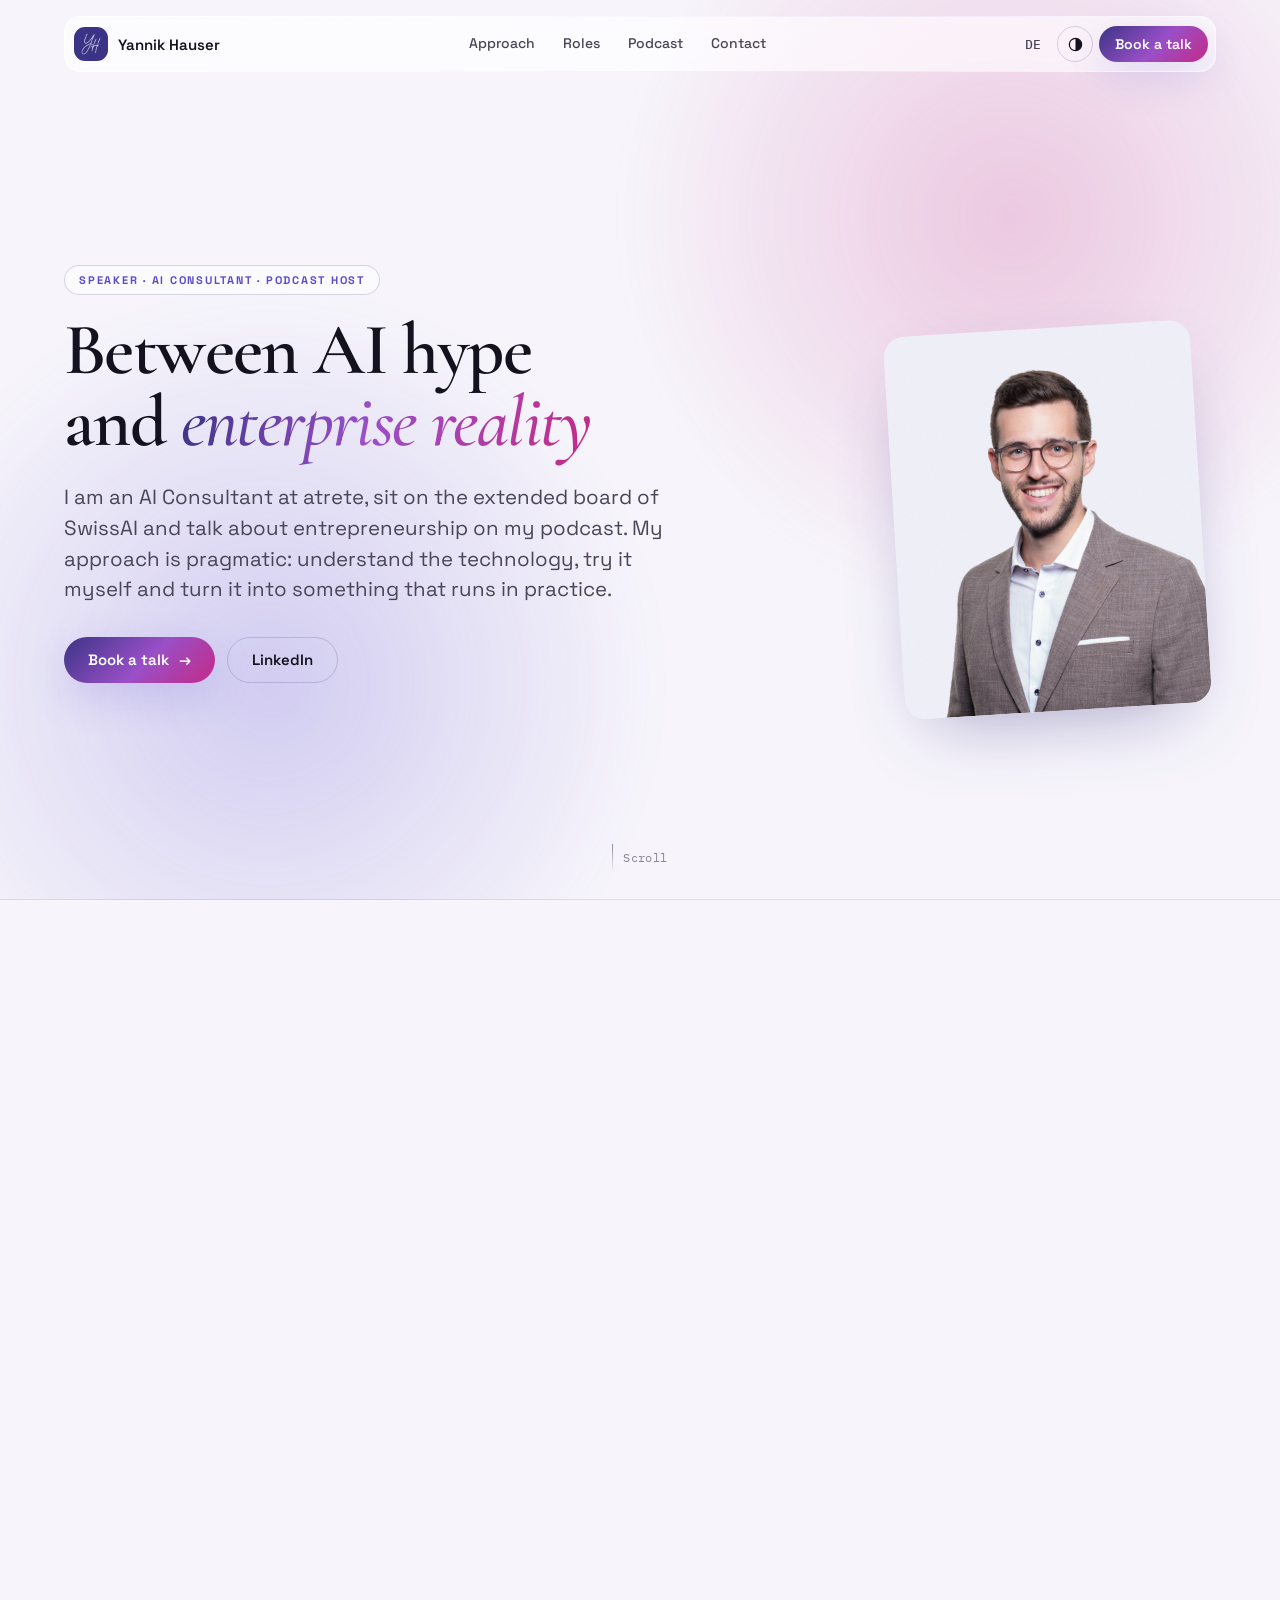
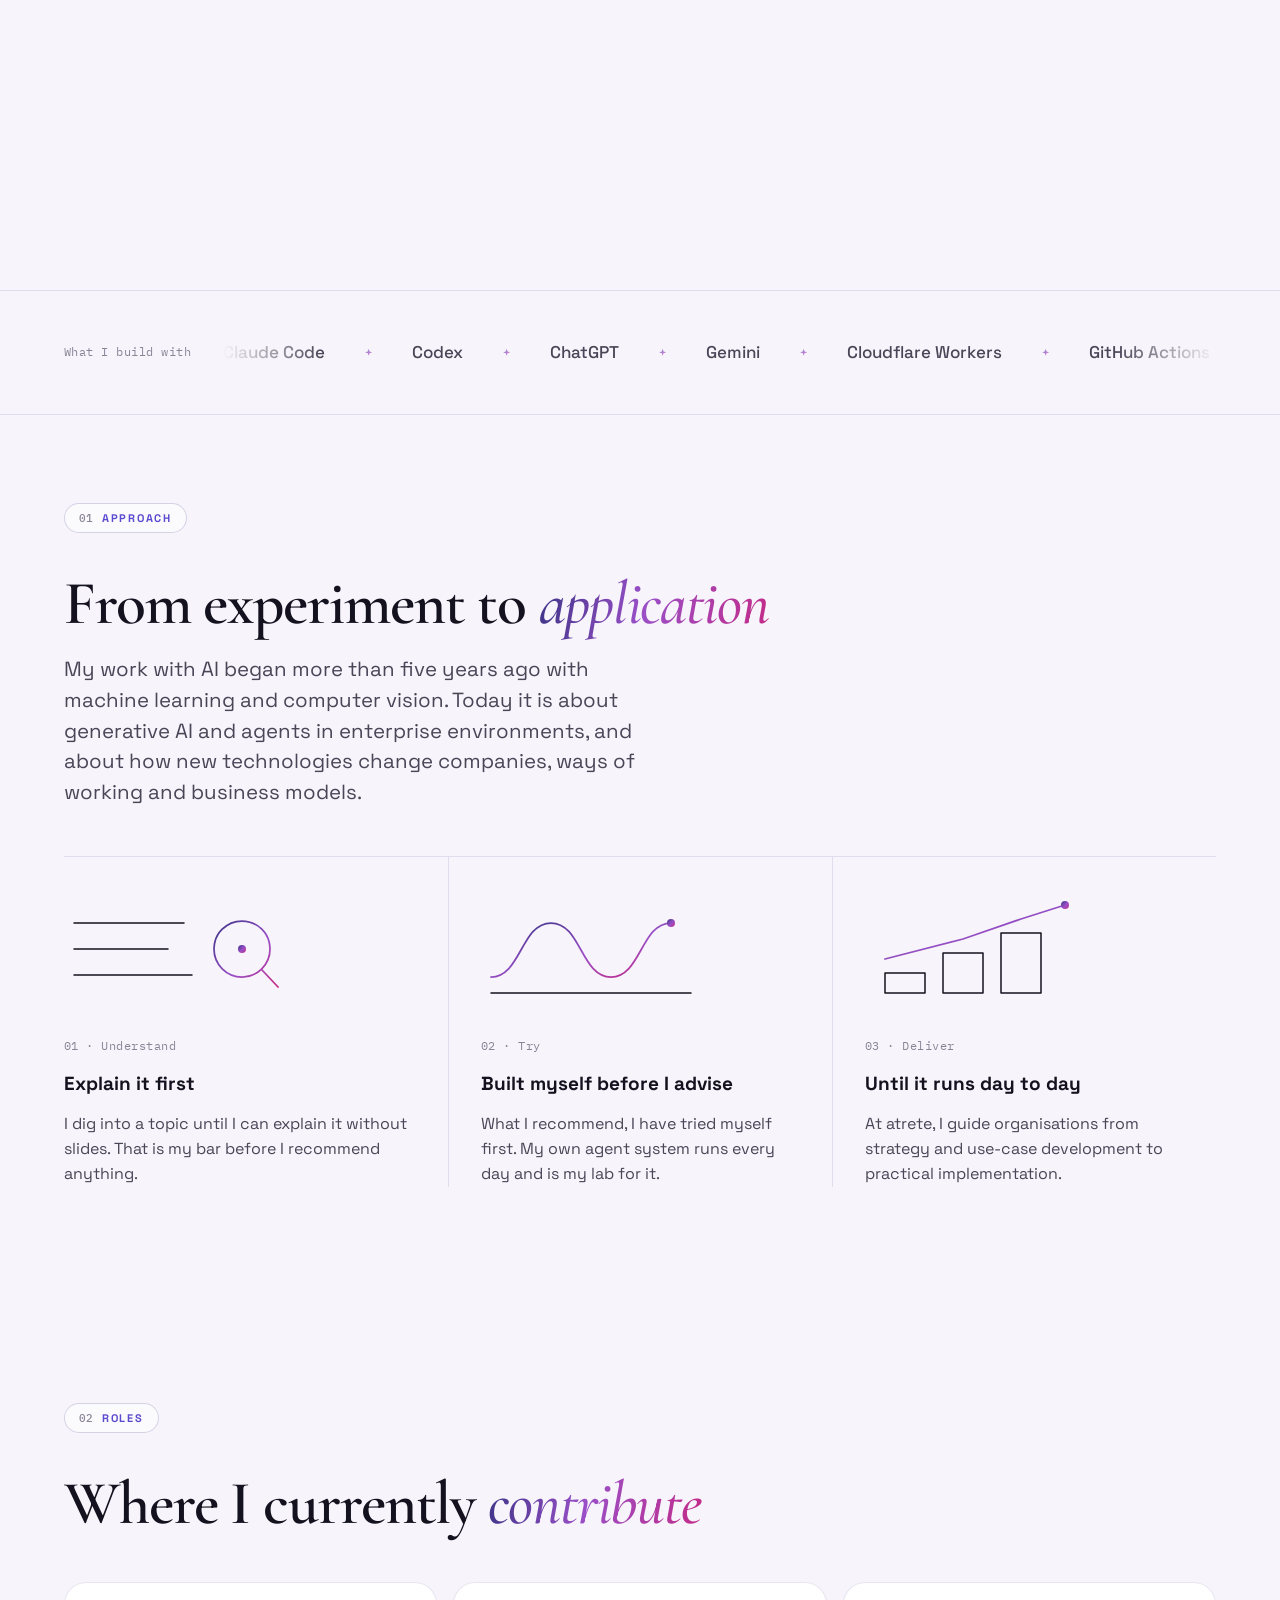
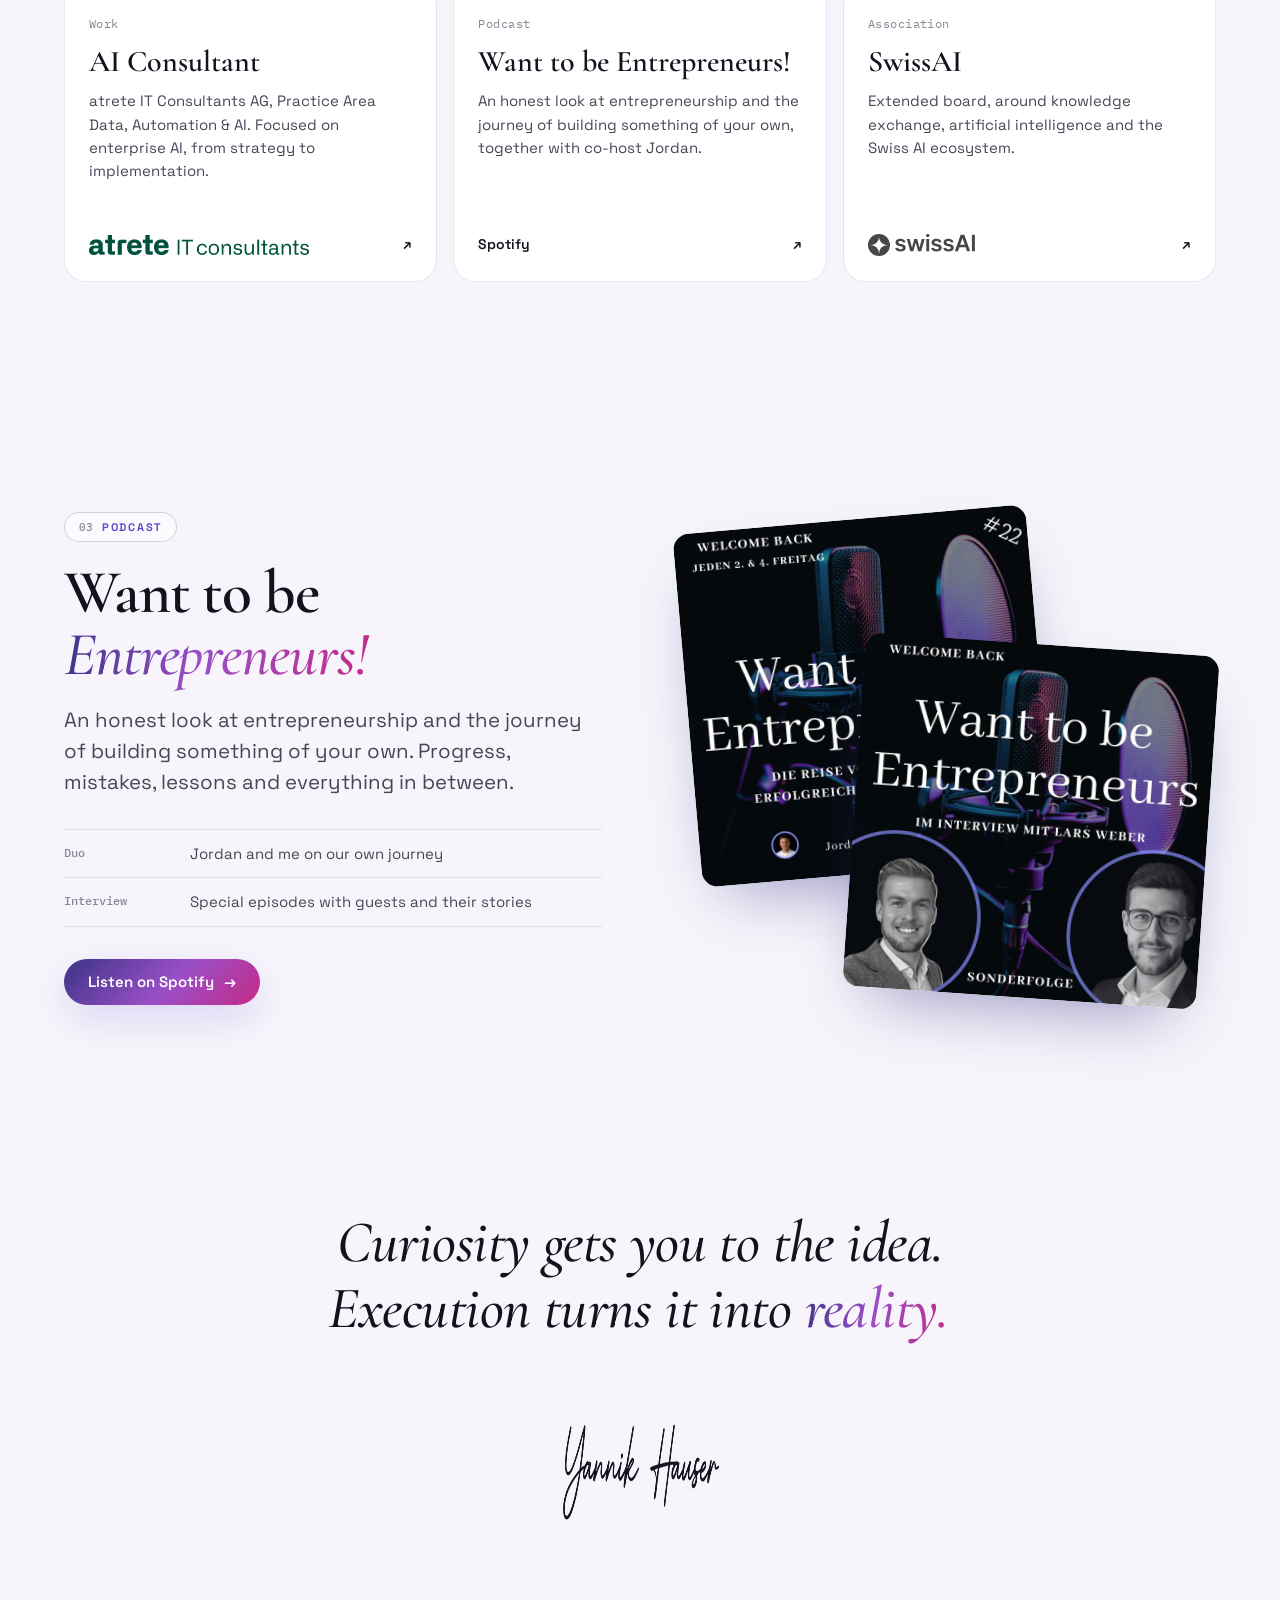
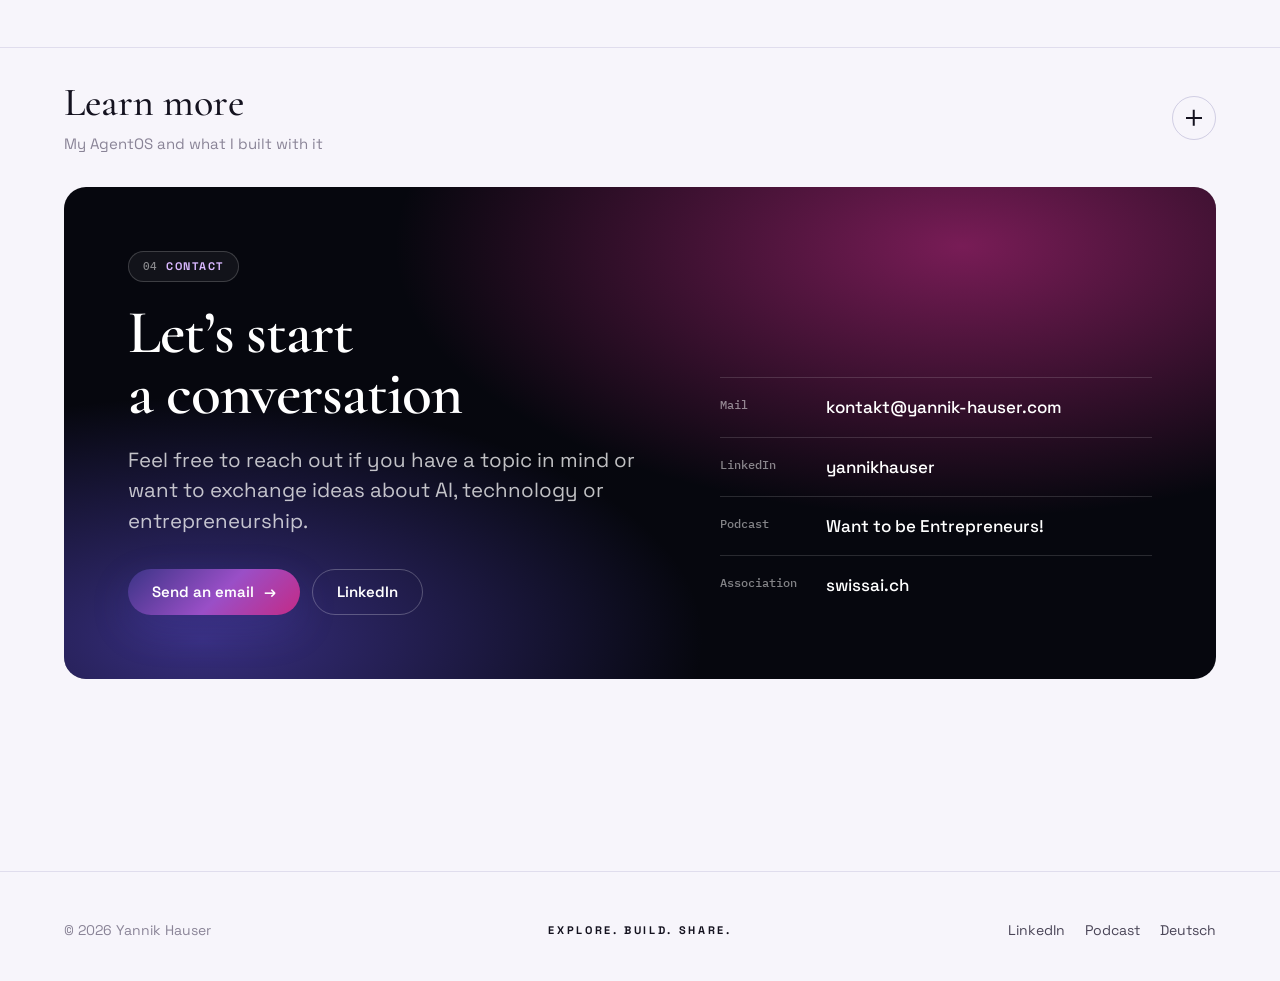
==== commit 42085797: "Move AgentOS and projects into a collapsible, solid monogram tile, new contact address Co-Authored-B" ====
--- a/en/index.html
+++ b/en/index.html
@@ -6,27 +6,259 @@
   <title>Yannik Hauser | AI, Agents and Entrepreneurship</title>
   <meta name="description" content="Yannik Hauser is an AI Consultant at atrete, extended board member at SwissAI and host of Want to be Entrepreneurs!">
   <link rel="canonical" href="https://yannik-hauser.com/en/">
+  <link rel="alternate" hreflang="de" href="https://yannik-hauser.com/">
+  <link rel="preload" href="/assets/portrait-card.jpg" as="image">
   <link rel="stylesheet" href="/styles.css">
   <script>
   (function(){var d=document.documentElement,K='yh-site-theme';
+  d.classList.add('js');if(!matchMedia('(prefers-reduced-motion: reduce)').matches)d.classList.add('motion');
   try{var t=localStorage.getItem(K);if(t==='dark'||t==='light')d.dataset.theme=t}catch(e){}
   function sync(){var dark=d.dataset.theme==='dark';document.querySelectorAll('.theme-toggle').forEach(function(b){b.setAttribute('aria-pressed',dark)})}
   document.addEventListener('DOMContentLoaded',sync);
   document.addEventListener('click',function(e){var b=e.target.closest&&e.target.closest('.theme-toggle');if(!b)return;d.dataset.theme=d.dataset.theme==='dark'?'light':'dark';try{localStorage.setItem(K,d.dataset.theme)}catch(err){}sync()});
   })();
   </script>
+  <script src="/site.js" defer></script>
 </head>
 <body>
-  <header class="shell nav"><a class="mark" href="/en/">Yannik Hauser</a><nav class="nav-links" aria-label="Main navigation"><a href="#about">About</a><a href="#roles">Roles</a><a href="#contact">Contact</a><a class="lang" href="/" lang="de">DE</a><button class="theme-toggle" type="button" aria-pressed="false" aria-label="Switch between light and dark design" title="Switch design"><svg viewBox="0 0 20 20" width="15" height="15" aria-hidden="true" focusable="false"><circle cx="10" cy="10" r="8.2" fill="none" stroke="currentColor" stroke-width="1.6"/><path d="M10 1.8a8.2 8.2 0 0 1 0 16.4z" fill="currentColor"/></svg></button></nav></header>
-  <main>
-    <section class="shell hero"><div class="hero-copy"><div class="eyebrow">Speaker · AI Consultant · Podcast Host</div><h1>Understand <span class="gradient">technology.</span><br>Shape reality.</h1><p class="lede">I work at the intersection of AI hype and enterprise reality, driven by curiosity, pragmatic implementation and real examples.</p><div class="actions"><a class="button primary" href="#contact">Get in touch</a><a class="button" href="https://www.linkedin.com/in/yannikhauser/" rel="me">LinkedIn</a></div></div><div class="portrait-wrap"><img class="portrait" src="/assets/portrait.jpg" alt="Portrait of Yannik Hauser" width="2000" height="1334"></div></section>
-    <div class="shell facts" aria-label="Profile"><div class="fact"><span>Based in</span>Zurich, Switzerland</div><div class="fact"><span>AI experience</span>More than 5 years</div><div class="fact"><span>Topics</span>AI, agents, entrepreneurship</div></div>
-    <section class="shell section" id="about"><div class="section-head"><div><div class="eyebrow">01 · About</div><h2>From experiment to application.</h2></div><div class="bio"><p>As an AI Consultant at atrete, I focus on how artificial intelligence and data automation can create tangible value within organisations. My work with AI began more than five years ago with machine learning and computer vision and now spans generative AI and agent-based applications in enterprise environments.</p><p>As an extended board member at SwissAI, an entrepreneurship enthusiast and host of the podcast “Want to be Entrepreneurs!”, I also explore how new technologies are changing companies, ways of working and business models.</p><p>My approach is pragmatic: understand new technologies, experiment with them and turn them into applications that work in practice. On stage, I connect technological developments with hands-on experience and real examples.</p></div></div>
-      <div class="cards" id="roles"><article class="card"><div class="card-num">01 · WORK</div><h3>AI Consultant</h3><p>atrete IT Consultants AG, Practice Area Data, Automation &amp; AI. Focused on enterprise AI, from strategy and use-case development to practical implementation.</p><img class="card-logo" src="/assets/logos/atrete-white.png" alt="atrete IT Consultants AG" width="1900" height="500" loading="lazy"></article><article class="card"><div class="card-num">02 · PODCAST</div><h3>Want to be Entrepreneurs!</h3><p>An honest look at entrepreneurship and the journey of building something of your own. Progress, mistakes, lessons and everything in between.</p></article><article class="card"><div class="card-num">03 · ASSOCIATION</div><h3>SwissAI</h3><p>Contributing as an extended board member to knowledge exchange, artificial intelligence and the development of the Swiss AI ecosystem.</p><img class="card-logo" src="/assets/logos/swissai-white.svg" alt="SwissAI" width="583" height="120" loading="lazy"></article></div>
-      <div class="quote"><p>Curiosity gets you to the idea. Execution turns it into reality.</p></div>
-    </section>
-    <section class="shell contact" id="contact"><div><div class="eyebrow">02 · Contact</div><h2>Let’s start a conversation.</h2><p class="contact-copy">Feel free to reach out if you have a topic in mind or want to exchange ideas about AI, technology or entrepreneurship.</p></div><div class="contact-list"><a href="mailto:yannik.hauser@atrete.ch"><span>Email</span>yannik.hauser@atrete.ch</a><a href="https://www.linkedin.com/in/yannikhauser/"><span>LinkedIn</span>yannikhauser</a><a href="https://open.spotify.com/show/2ludnaOLildGs1G5aaHVor"><span>Podcast</span>Want to be Entrepreneurs!</a><a href="https://swissai.ch"><span>Association</span>swissai.ch</a></div></section>
+  <a class="skip" href="#inhalt">Skip to content</a>
+  <svg width="0" height="0" style="position:absolute" aria-hidden="true" focusable="false"><defs><linearGradient id="g-brand" x1="0" y1="0" x2="1" y2="1"><stop offset="0" stop-color="#3b3486"/><stop offset=".55" stop-color="#9a4fc7"/><stop offset="1" stop-color="#c42a86"/></linearGradient></defs></svg>
+
+  <header class="site-nav">
+    <div class="wrap nav-pill">
+      <a class="brand" href="/en/" aria-label="Yannik Hauser, home"><span class="mono-tile"><img src="/assets/brand/mono-white.png" alt="" width="20" height="22"></span><span class="brand-name">Yannik Hauser</span></a>
+      <nav class="nav-links" aria-label="Main navigation">
+        <a href="#approach">Approach</a><a href="#roles">Roles</a><a href="#podcast">Podcast</a><a href="#contact">Contact</a>
+      </nav>
+      <div class="nav-actions">
+        <a class="lang" href="/" lang="de" hreflang="de">DE</a>
+        <button class="theme-toggle" type="button" aria-pressed="false" aria-label="Switch between light and dark design" title="Switch design"><svg viewBox="0 0 20 20" width="15" height="15" aria-hidden="true" focusable="false"><circle cx="10" cy="10" r="8.2" fill="none" stroke="currentColor" stroke-width="1.6"/><path d="M10 1.8a8.2 8.2 0 0 1 0 16.4z" fill="currentColor"/></svg></button>
+        <a class="button primary small" href="mailto:kontakt@yannik-hauser.com?subject=Speaking%20request">Book a talk</a>
+      </div>
+    </div>
+  </header>
+
+  <main id="inhalt">
+    <div class="hero-track">
+      <section class="hero-stage" aria-labelledby="hero-title">
+        <div class="hero-glow" aria-hidden="true"><i class="a"></i><i class="b"></i></div>
+        <div class="wrap hero-grid">
+          <div class="hero-copy">
+            <p class="eyebrow">Speaker · AI Consultant · Podcast Host</p>
+            <h1 class="display" id="hero-title">Between <span class="nb">AI hype</span> and <span class="accent nb">enterprise reality</span></h1>
+            <p class="lede">I am an AI Consultant at atrete, sit on the extended board of SwissAI and talk about entrepreneurship on my podcast. My approach is pragmatic: understand the technology, try it myself and turn it into something that runs in practice.</p>
+            <div class="actions">
+              <a class="button primary" href="mailto:kontakt@yannik-hauser.com?subject=Speaking%20request">Book a talk <span class="arrow" aria-hidden="true">→</span></a>
+              <a class="button" href="https://www.linkedin.com/in/yannikhauser" rel="noopener">LinkedIn</a>
+            </div>
+          </div>
+          <div class="hero-visual">
+            <div class="portrait-card"><img src="/assets/portrait-card.jpg" alt="Portrait of Yannik Hauser" width="800" height="1000" fetchpriority="high"></div>
+            <div class="fact f1"><span class="k">Based in</span><span class="v">Zurich, Switzerland</span></div>
+            <div class="fact f2"><span class="k">AI experience</span><span class="v">More than 5 years</span></div>
+            <div class="fact f3"><span class="k">Topics</span><span class="v">AI, agents, entrepreneurship</span></div>
+          </div>
+        </div>
+        <div class="scroll-cue mono" aria-hidden="true"><span></span>Scroll</div>
+        <div class="hero-progress" aria-hidden="true"></div>
+      </section>
+    </div>
+
+    <section class="toolband" aria-label="Tools">
+      <div class="wrap toolband-inner">
+        <p class="toolband-label mono">What I build with</p>
+        <div class="reel" data-ambient>
+          <div class="reel-track">
+            <ul><li>Claude Code</li><li>Codex</li><li>ChatGPT</li><li>Gemini</li><li>Cloudflare Workers</li><li>GitHub Actions</li><li>Notion</li><li>Replicate</li><li>Python</li></ul>
+            <ul aria-hidden="true"><li>Claude Code</li><li>Codex</li><li>ChatGPT</li><li>Gemini</li><li>Cloudflare Workers</li><li>GitHub Actions</li><li>Notion</li><li>Replicate</li><li>Python</li></ul>
+          </div>
+        </div>
+      </div>
+    </section>
+
+    <section class="section" id="approach" aria-labelledby="approach-title">
+      <div class="wrap">
+        <div class="section-head">
+          <p class="eyebrow"><span class="num">01</span> Approach</p>
+          <h2 class="h2" id="approach-title">From experiment to <span class="accent">application</span></h2>
+          <p class="lede">My work with AI began more than five years ago with machine learning and computer vision. Today it is about generative AI and agents in enterprise environments, and about how new technologies change companies, ways of working and business models.</p>
+        </div>
+        <div class="approach">
+          <article data-build>
+            <svg class="sketch" viewBox="0 0 220 120" aria-hidden="true"><path class="ln" pathLength="1" d="M10 34H120M10 60H104M10 86H128"/><path class="hl" pathLength="1" d="M150 60a28 28 0 1 0 56 0a28 28 0 1 0-56 0M198 81l16 17"/><circle class="dot" cx="178" cy="60" r="4"/></svg>
+            <span class="step mono">01 · Understand</span>
+            <h3 class="h3">Explain it first</h3>
+            <p>I dig into a topic until I can explain it without slides. That is my bar before I recommend anything.</p>
+          </article>
+          <article data-build>
+            <svg class="sketch" viewBox="0 0 220 120" aria-hidden="true"><path class="ln" pathLength="1" d="M10 104H210"/><path class="hl" pathLength="1" d="M10 88C40 88 40 34 70 34S100 88 130 88 160 34 190 34"/><circle class="dot" cx="190" cy="34" r="4"/></svg>
+            <span class="step mono">02 · Try</span>
+            <h3 class="h3">Built myself before I advise</h3>
+            <p>What I recommend, I have tried myself first. My own agent system runs every day and is my lab for it.</p>
+          </article>
+          <article data-build>
+            <svg class="sketch" viewBox="0 0 220 120" aria-hidden="true"><path class="ln" pathLength="1" d="M20 104h40V84H20ZM78 104h40V64H78ZM136 104h40V44h-40Z"/><path class="hl" pathLength="1" d="M20 70 98 50 156 30 200 16"/><circle class="dot" cx="200" cy="16" r="4"/></svg>
+            <span class="step mono">03 · Deliver</span>
+            <h3 class="h3">Until it runs day to day</h3>
+            <p>At atrete, I guide organisations from strategy and use-case development to practical implementation.</p>
+          </article>
+        </div>
+      </div>
+    </section>
+
+    <section class="section" id="roles" aria-labelledby="roles-title">
+      <div class="wrap">
+        <div class="section-head">
+          <p class="eyebrow"><span class="num">02</span> Roles</p>
+          <h2 class="h2" id="roles-title">Where I currently <span class="accent">contribute</span></h2>
+        </div>
+        <div class="roles">
+          <a class="role" href="https://www.atrete.ch" rel="noopener">
+            <span class="mono">Work</span>
+            <h3>AI Consultant</h3>
+            <p>atrete IT Consultants AG, Practice Area Data, Automation &amp; AI. Focused on enterprise AI, from strategy to implementation.</p>
+            <span class="card-foot"><img class="card-logo brand-color on-light" src="/assets/logos/atrete-it-consultants-green.png" alt="atrete IT consultants" width="220" height="20"><img class="card-logo brand-color on-dark" src="/assets/logos/atrete-it-consultants-white.png" alt="" width="220" height="20"><span class="go" aria-hidden="true">↗</span></span>
+          </a>
+          <a class="role" href="https://open.spotify.com/show/2ludnaOLildGs1G5aaHVor" rel="noopener">
+            <span class="mono">Podcast</span>
+            <h3>Want to be Entrepreneurs!</h3>
+            <p>An honest look at entrepreneurship and the journey of building something of your own, together with co-host Jordan.</p>
+            <span class="card-foot"><span>Spotify</span><span class="go" aria-hidden="true">↗</span></span>
+          </a>
+          <a class="role" href="https://swissai.ch" rel="noopener">
+            <span class="mono">Association</span>
+            <h3>SwissAI</h3>
+            <p>Extended board, around knowledge exchange, artificial intelligence and the Swiss AI ecosystem.</p>
+            <span class="card-foot"><img class="card-logo" src="/assets/logos/swissai-white.svg" alt="SwissAI" width="107" height="22"><span class="go" aria-hidden="true">↗</span></span>
+          </a>
+        </div>
+      </div>
+    </section>
+
+    <section class="section" id="podcast" aria-labelledby="podcast-title">
+      <div class="wrap podcast">
+        <div>
+          <p class="eyebrow"><span class="num">03</span> Podcast</p>
+          <h2 class="h2" id="podcast-title">Want to be <span class="accent">Entrepreneurs!</span></h2>
+          <p class="lede" style="margin-top:var(--s5)">An honest look at entrepreneurship and the journey of building something of your own. Progress, mistakes, lessons and everything in between.</p>
+          <ul class="formats">
+            <li><b>Duo</b><span>Jordan and me on our own journey</span></li>
+            <li><b>Interview</b><span>Special episodes with guests and their stories</span></li>
+          </ul>
+          <a class="button primary" href="https://open.spotify.com/show/2ludnaOLildGs1G5aaHVor" rel="noopener">Listen on Spotify <span class="arrow" aria-hidden="true">→</span></a>
+        </div>
+        <div class="covers">
+          <div class="cover c1"><img src="/assets/podcast/cover-duo.jpg" alt="Podcast cover: duo episode with Jordan and Yannik" width="720" height="720" loading="lazy"></div>
+          <div class="cover c2"><img src="/assets/podcast/cover-interview.jpg" alt="Podcast cover: interview special episode" width="720" height="720" loading="lazy"></div>
+        </div>
+      </div>
+    </section>
+
+    <section class="quote" aria-label="Motto">
+      <div class="wrap">
+        <blockquote>Curiosity gets you to the idea. Execution turns it into <span class="accent">reality.</span></blockquote>
+        <img class="sign on-light" src="/assets/brand/sign-ink.png" alt="Signature of Yannik Hauser" width="440" height="177" loading="lazy">
+        <img class="sign on-dark" src="/assets/brand/sign-white.png" alt="" width="440" height="177" loading="lazy">
+      </div>
+    </section>
+
+    <details class="more" id="mehr">
+      <summary><span class="wrap more-bar"><span class="more-title">Learn more</span><span class="more-sub">My AgentOS and what I built with it</span><span class="more-icon" aria-hidden="true"></span></span></summary>
+      <div class="os-track" id="agentos">
+        <section class="section os-section" aria-labelledby="os-title">
+          <div class="wrap os-stage">
+            <div>
+              <p class="eyebrow">AgentOS</p>
+              <h2 class="h2" id="os-title">My operating system for working with <span class="accent">agents</span></h2>
+              <ol class="os-phases">
+                <li class="active"><button type="button"><span class="n">01</span><span class="t">Workstations</span><span class="d"><span>18 areas of work, from email to podcast to taxes. Every task lands where its context lives.</span></span></button></li>
+                <li><button type="button"><span class="n">02</span><span class="t">Skills</span><span class="d"><span>Recurring routines are written down as Markdown files. An agent reads the file and works through it step by step.</span></span></button></li>
+                <li><button type="button"><span class="n">03</span><span class="t">Memory</span><span class="d"><span>Every fact lives in exactly one place. Decisions, contacts and the state of a project survive every session.</span></span></button></li>
+                <li><button type="button"><span class="n">04</span><span class="t">Review</span><span class="d"><span>Every Sunday a scheduled run sums up the week and tidies up whatever has drifted apart.</span></span></button></li>
+              </ol>
+            </div>
+            <div class="os-screen" data-ambient aria-hidden="true">
+              <div class="bar"><b>~/AgentOS</b><span>claude · active</span></div>
+              <div class="ws-grid">
+                <span class="ws reveal" style="--at:.05">Email</span><span class="ws hot reveal" style="--at:.1">Content</span><span class="ws reveal" style="--at:.15">Consulting</span><span class="ws reveal" style="--at:.2">Finance</span><span class="ws reveal" style="--at:.25">Fitness</span><span class="ws reveal" style="--at:.3">Travel</span>
+                <span class="ws reveal" style="--at:.35">Ideas</span><span class="ws reveal" style="--at:.4">Contracts</span><span class="ws reveal" style="--at:.45">General</span><span class="ws reveal" style="--at:.5">Growth</span><span class="ws hot reveal" style="--at:.55">Dev</span><span class="ws reveal" style="--at:.6">Health</span>
+                <span class="ws reveal" style="--at:.65">Research</span><span class="ws hot reveal" style="--at:.7">SwissAI</span><span class="ws reveal" style="--at:.75">Security</span><span class="ws reveal" style="--at:.8">Decks</span><span class="ws reveal" style="--at:.85">Freelance</span><span class="ws reveal" style="--at:.9">Taxes</span>
+              </div>
+              <div class="os-layer">
+                <span class="chip reveal" style="--at:1.15"><i></i>session-start-skill.md</span>
+                <span class="chip reveal" style="--at:1.35"><i></i>skill-creator-skill.md</span>
+                <span class="chip reveal" style="--at:1.55"><i></i>no-fluff-skill.md</span>
+              </div>
+              <div class="memory reveal" style="--at:2.2"><span>MEMORY.md</span><span>one source per fact</span></div>
+              <div class="review reveal" style="--at:3.2"><span class="pulse"></span><span>Sunday 11:00 · Weekly Review · drift check</span></div>
+            </div>
+          </div>
+        </section>
+      </div>
+
+      <section class="section" id="projects" aria-labelledby="projects-title">
+        <div class="wrap">
+          <div class="section-head">
+            <p class="eyebrow">Projects</p>
+            <h2 class="h2" id="projects-title">Built because I <span class="accent">needed it</span></h2>
+          </div>
+          <div class="tabs" role="tablist" aria-label="Projects">
+            <button class="tab" role="tab" id="tab-1" aria-controls="panel-1" aria-selected="true">Scheduling<span class="meter"></span></button>
+            <button class="tab" role="tab" id="tab-2" aria-controls="panel-2" aria-selected="false" tabindex="-1">Podcast briefing<span class="meter"></span></button>
+            <button class="tab" role="tab" id="tab-3" aria-controls="panel-3" aria-selected="false" tabindex="-1">Workflow cockpit<span class="meter"></span></button>
+            <button class="tab" role="tab" id="tab-4" aria-controls="panel-4" aria-selected="false" tabindex="-1">Design System<span class="meter"></span></button>
+          </div>
+          <div class="panels">
+            <article class="panel" role="tabpanel" id="panel-1" aria-labelledby="tab-1">
+              <div><h3>Scheduling</h3><p>My own replacement for Doodle. Create a poll, send the link, see the answers. Agents can also create polls directly through an API.</p></div>
+              <dl class="spec"><div><dt>Stack</dt><dd>Cloudflare Workers, D1</dd></div><div><dt>Prinzip</dt><dd>Finding dates without a third party</dd></div><div><dt>Status</dt><dd>Live since October 2026</dd></div></dl>
+            </article>
+            <article class="panel" role="tabpanel" id="panel-2" aria-labelledby="tab-2" hidden>
+              <div><h3>Podcast briefing</h3><p>A daily email briefing on the latest episode of a stock market podcast. A scheduled job fetches the episode and has it summarised.</p></div>
+              <dl class="spec"><div><dt>Stack</dt><dd>GitHub Actions, one low-cost language model</dd></div><div><dt>Prinzip</dt><dd>A fixed scaffold in code, AI only in the one step that needs it</dd></div><div><dt>Status</dt><dd>Being rebuilt</dd></div></dl>
+            </article>
+            <article class="panel" role="tabpanel" id="panel-3" aria-labelledby="tab-3" hidden>
+              <div><h3>Workflow cockpit</h3><p>An overview of every workflow and skill in my AgentOS. A generator reads each CLAUDE.md and rebuilds the page every week.</p></div>
+              <dl class="spec"><div><dt>Stack</dt><dd>Markdown as the source, Cloudflare, login required</dd></div><div><dt>Prinzip</dt><dd>The overview is derived, never maintained by hand</dd></div><div><dt>Status</dt><dd>Live since August 2026, private</dd></div></dl>
+            </article>
+            <article class="panel" role="tabpanel" id="panel-4" aria-labelledby="tab-4" hidden>
+              <div><h3>Design System</h3><p>My personal design system as a reference for agents. Through an llms.txt, any model can read colours, typefaces and rules directly.</p></div>
+              <dl class="spec"><div><dt>Stack</dt><dd>Tokens as JSON and CSS, llms.txt</dd></div><div><dt>Prinzip</dt><dd>One source for people and machines</dd></div><div><dt>Status</dt><dd>Live since October 2026</dd></div></dl>
+            </article>
+          </div>
+        </div>
+      </section>
+    </details>
+
+    <section class="section" id="contact" aria-labelledby="contact-title" style="padding-top:0">
+      <div class="wrap">
+        <div class="contact-card">
+          <div>
+            <p class="eyebrow"><span class="num">04</span> Contact</p>
+            <h2 class="h2" id="contact-title">Let’s start a conversation</h2>
+            <p class="lede">Feel free to reach out if you have a topic in mind or want to exchange ideas about AI, technology or entrepreneurship.</p>
+            <div class="actions">
+              <a class="button primary" href="mailto:kontakt@yannik-hauser.com">Send an email <span class="arrow" aria-hidden="true">→</span></a>
+              <a class="button" href="https://www.linkedin.com/in/yannikhauser" rel="noopener">LinkedIn</a>
+            </div>
+          </div>
+          <dl class="contact-list">
+            <div><dt>Mail</dt><dd><a href="mailto:kontakt@yannik-hauser.com">kontakt@yannik-hauser.com</a></dd></div>
+            <div><dt>LinkedIn</dt><dd><a href="https://www.linkedin.com/in/yannikhauser" rel="noopener">yannikhauser</a></dd></div>
+            <div><dt>Podcast</dt><dd><a href="https://open.spotify.com/show/2ludnaOLildGs1G5aaHVor" rel="noopener">Want to be Entrepreneurs!</a></dd></div>
+            <div><dt>Association</dt><dd><a href="https://swissai.ch" rel="noopener">swissai.ch</a></dd></div>
+          </dl>
+        </div>
+      </div>
+    </section>
   </main>
-  <footer class="shell"><span>© 2026 Yannik Hauser</span><span>Explore. Build. Share.</span></footer>
+
+  <footer class="site-footer">
+    <div class="wrap footer-grid">
+      <span>© 2026 Yannik Hauser</span>
+      <span class="tagline">Explore. Build. Share.</span>
+      <nav class="footer-links" aria-label="More links"><a href="https://www.linkedin.com/in/yannikhauser" rel="noopener">LinkedIn</a><a href="https://open.spotify.com/show/2ludnaOLildGs1G5aaHVor" rel="noopener">Podcast</a><a href="/" lang="de">Deutsch</a></nav>
+    </div>
+  </footer>
 </body>
 </html>
--- a/styles.css
+++ b/styles.css
@@ -106,7 +106,7 @@
 .nav-pill{pointer-events:auto;position:relative;display:grid;grid-template-columns:auto 1fr auto;align-items:center;gap:var(--s6);min-height:56px;padding:8px 8px 8px 10px;border-radius:var(--r-card);background:var(--glass);-webkit-backdrop-filter:blur(22px) saturate(1.18);backdrop-filter:blur(22px) saturate(1.18);box-shadow:inset 0 1px 0 rgba(255,255,255,.5)}
 .nav-pill:before{content:"";position:absolute;inset:0;padding:1px;border-radius:inherit;background:var(--glass-rim);-webkit-mask:linear-gradient(#000 0 0) content-box,linear-gradient(#000 0 0);-webkit-mask-composite:xor;mask-composite:exclude;pointer-events:none}
 .brand{display:inline-flex;align-items:center;gap:10px;text-decoration:none;font:600 15px/1 var(--sans)}
-.mono-tile{display:grid;place-items:center;width:34px;height:34px;border-radius:11px;background:linear-gradient(140deg,#3b3486,#9a4fc7 65%,#c42a86)}
+.mono-tile{display:grid;place-items:center;width:34px;height:34px;border-radius:11px;background:#3b3486}
 .mono-tile img{width:20px;height:auto}
 .nav-links{display:flex;justify-content:center;gap:var(--s1)}
 .nav-links a{padding:8px 12px;border-radius:var(--r-pill);font-size:14px;font-weight:500;text-decoration:none;color:var(--body);transition:color var(--dur-fast) var(--ease),background-color var(--dur-fast) var(--ease)}
@@ -216,10 +216,7 @@
 
 /* ---------- AgentOS: gepinnt, --step (0..4) kommt vom Scroll ---------- */
 .os-track{--step:4;position:relative}
-.motion .os-track.is-pinned{height:380vh;--step:0}
 .os-stage{display:grid;grid-template-columns:minmax(0,.9fr) minmax(0,1.1fr);gap:clamp(32px,5vw,72px);align-items:center}
-.is-pinned .os-section{height:100%;padding:0}
-.is-pinned .os-stage{position:sticky;top:0;height:100vh;height:100svh;padding-top:72px}
 .os-phases{display:grid;gap:0;margin:var(--s8) 0 0;padding:0;list-style:none;counter-reset:ph}
 .os-phases li{border-top:1px solid var(--line)}
 .os-phases li:last-child{border-bottom:1px solid var(--line)}
@@ -229,9 +226,6 @@
 .os-phases .d{grid-column:2;margin:6px 0 0;color:var(--body);font-size:15px;line-height:1.55}
 .os-phases li.active .t,.os-track:not(.is-pinned) .os-phases .t{color:var(--text)}
 .os-phases li.active .n{color:var(--brand)}
-.js .is-pinned .os-phases .d{display:grid;grid-template-rows:0fr;margin:0;opacity:0;transition:grid-template-rows var(--dur-enter) var(--ease),opacity var(--dur) var(--ease),margin var(--dur) var(--ease)}
-.js .is-pinned .os-phases .d>span{overflow:hidden}
-.js .is-pinned .os-phases li.active .d{grid-template-rows:1fr;opacity:1;margin-top:6px}
 
 .os-screen{position:relative;border-radius:var(--r-tile);padding:clamp(18px,2.4vw,30px);background:#06070e;color:#fff;overflow:hidden;isolation:isolate;border:1px solid rgba(255,255,255,.08)}
 .os-screen:before{content:"";position:absolute;inset:0;z-index:-1;background:radial-gradient(85% 95% at 78% 12%,rgba(196,42,134,.45),transparent 58%),radial-gradient(75% 85% at 12% 92%,rgba(91,75,208,.5),transparent 58%)}
@@ -329,6 +323,22 @@
 /* ---------- 404 ---------- */
 .notfound{min-height:100vh;min-height:100svh;display:grid;align-items:center;padding:120px 0 64px;position:relative;overflow:clip}
 
+/* ---------- Mehr erfahren: AgentOS und Projekte, standardmaessig zugeklappt ---------- */
+.more{border-top:1px solid var(--line)}
+.more summary{list-style:none;cursor:pointer}
+.more summary::-webkit-details-marker{display:none}
+.more-bar{display:grid;grid-template-columns:1fr auto;align-items:center;column-gap:var(--s4);padding-block:var(--s8)}
+.more-title{font:500 clamp(28px,3.4vw,40px)/1.1 var(--serif);color:var(--text)}
+.more-sub{grid-row:2;margin-top:var(--s2);color:var(--muted);font-size:15px}
+.more-icon{grid-row:1/3;grid-column:2;position:relative;width:44px;height:44px;border:1px solid var(--line-strong);border-radius:50%;transition:border-color var(--dur) var(--ease),transform var(--dur) var(--ease)}
+.more-icon:before,.more-icon:after{content:"";position:absolute;inset:50% 13px auto;height:1.5px;margin-top:-.75px;background:currentColor}
+.more-icon:after{transform:rotate(90deg);transition:transform var(--dur) var(--ease)}
+.more summary:hover .more-icon{border-color:var(--brand)}
+.more[open] .more-icon:after{transform:rotate(0)}
+.more summary:focus-visible{outline:none}
+.more summary:focus-visible .more-icon{outline:2px solid var(--focus);outline-offset:3px}
+.more[open]>:not(summary){animation:enter var(--dur-enter) var(--ease) both}
+
 /* ---------- Reduced Motion: alles bleibt sichtbar, nichts bewegt sich ---------- */
 @media (prefers-reduced-motion:reduce){
   *,*:before,*:after{animation:none!important;transition-duration:.01ms!important;scroll-behavior:auto!important}
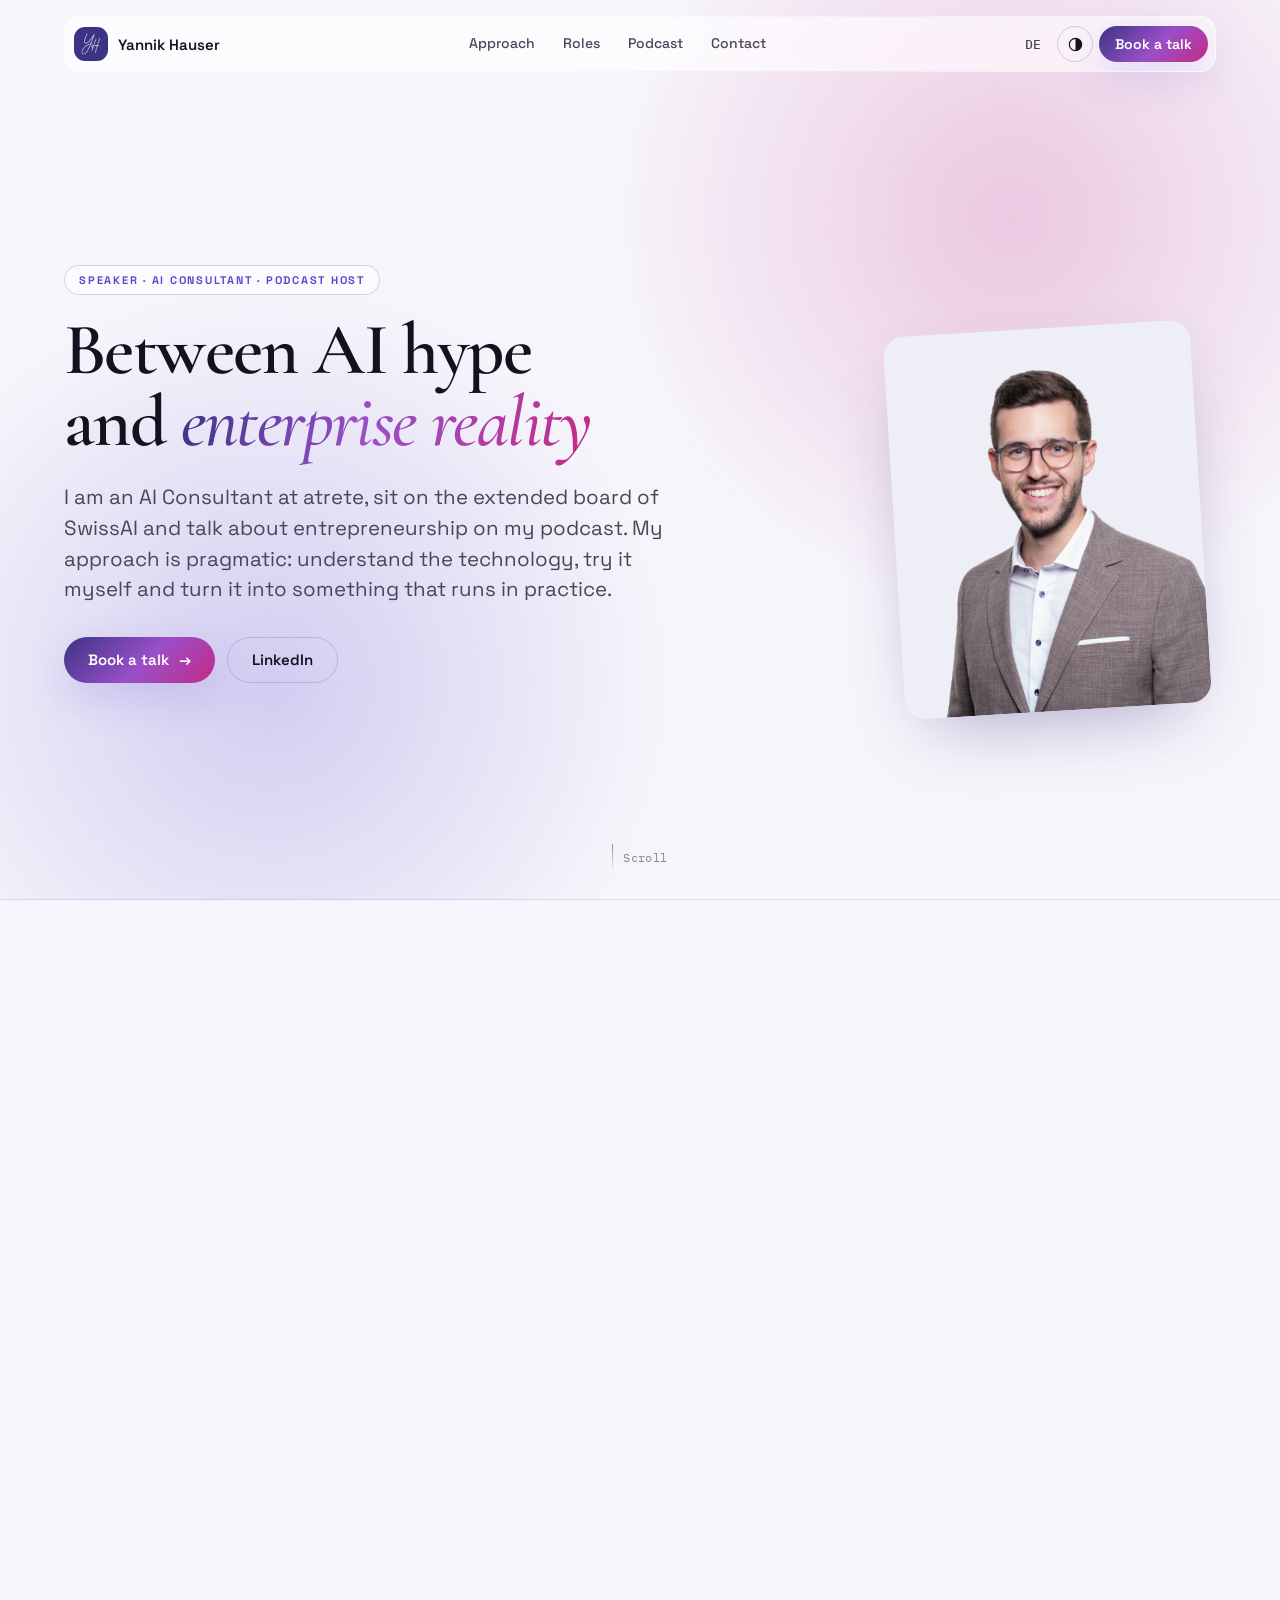
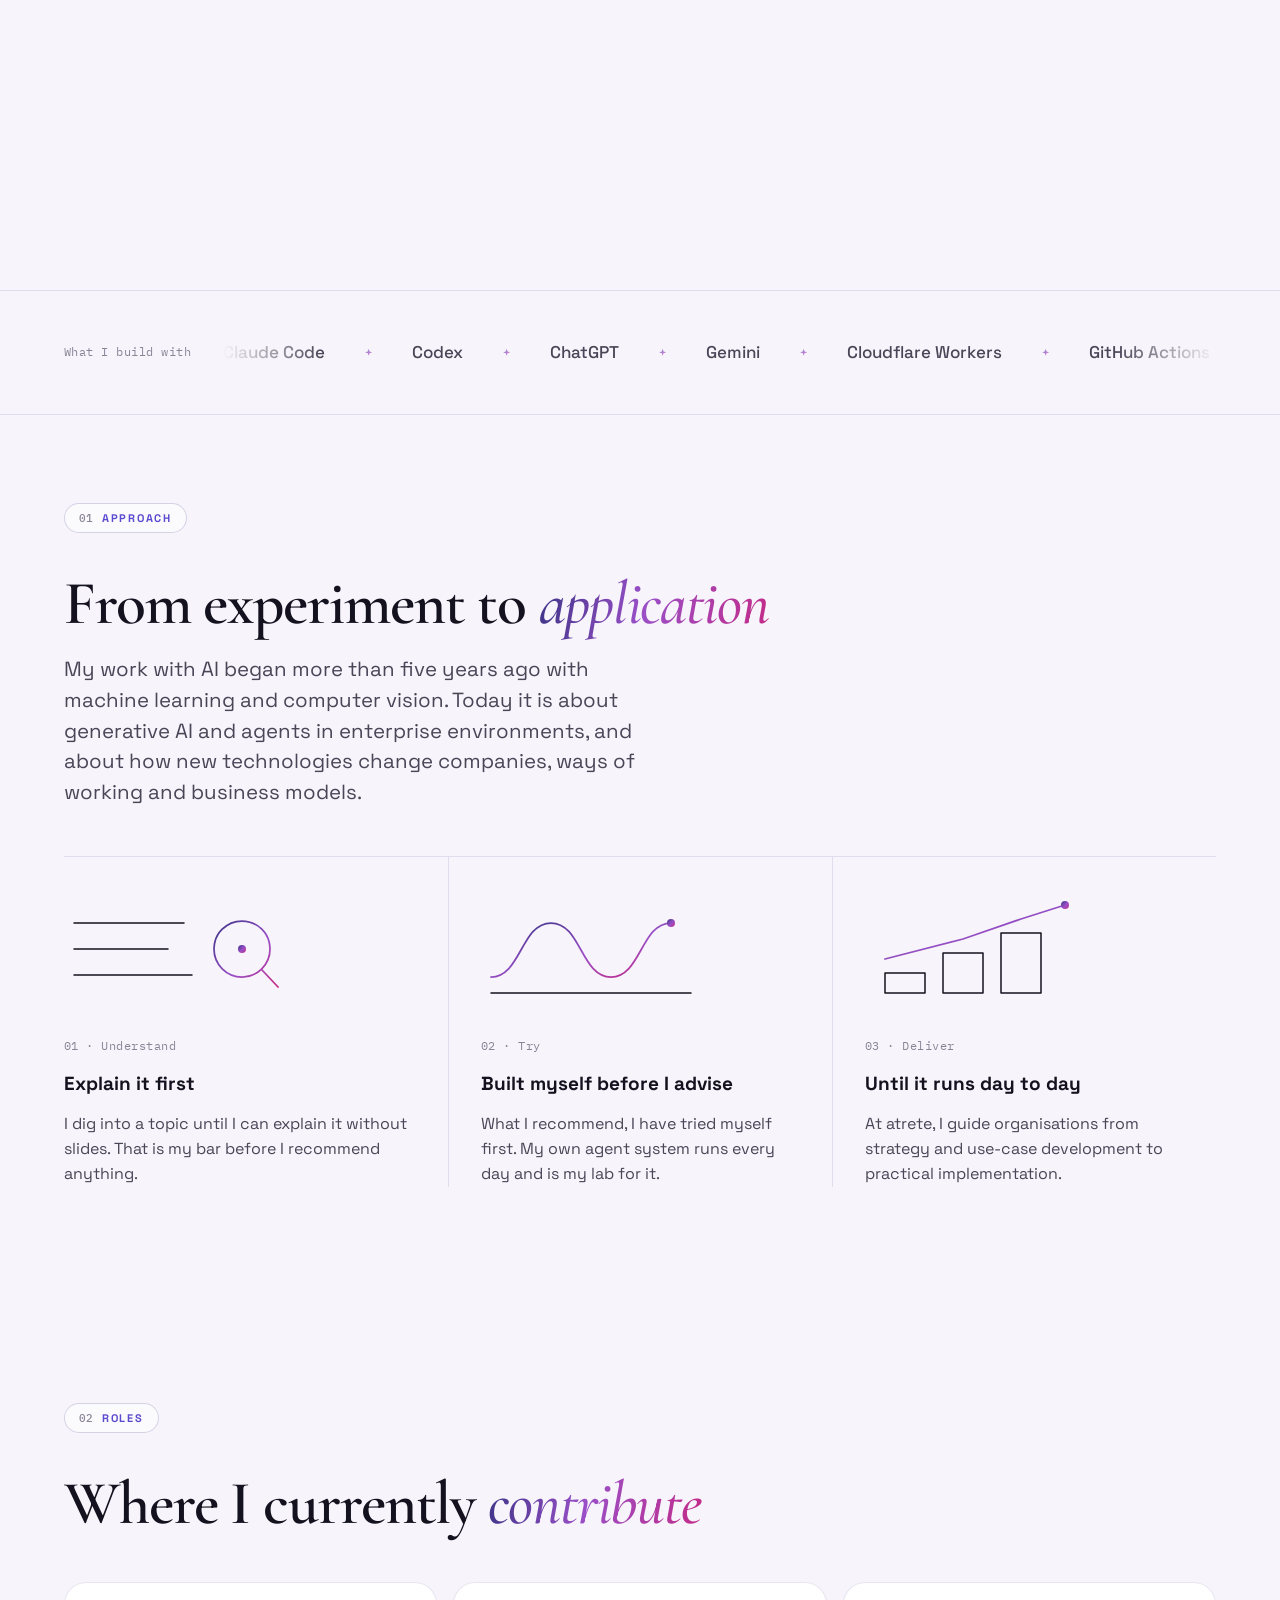
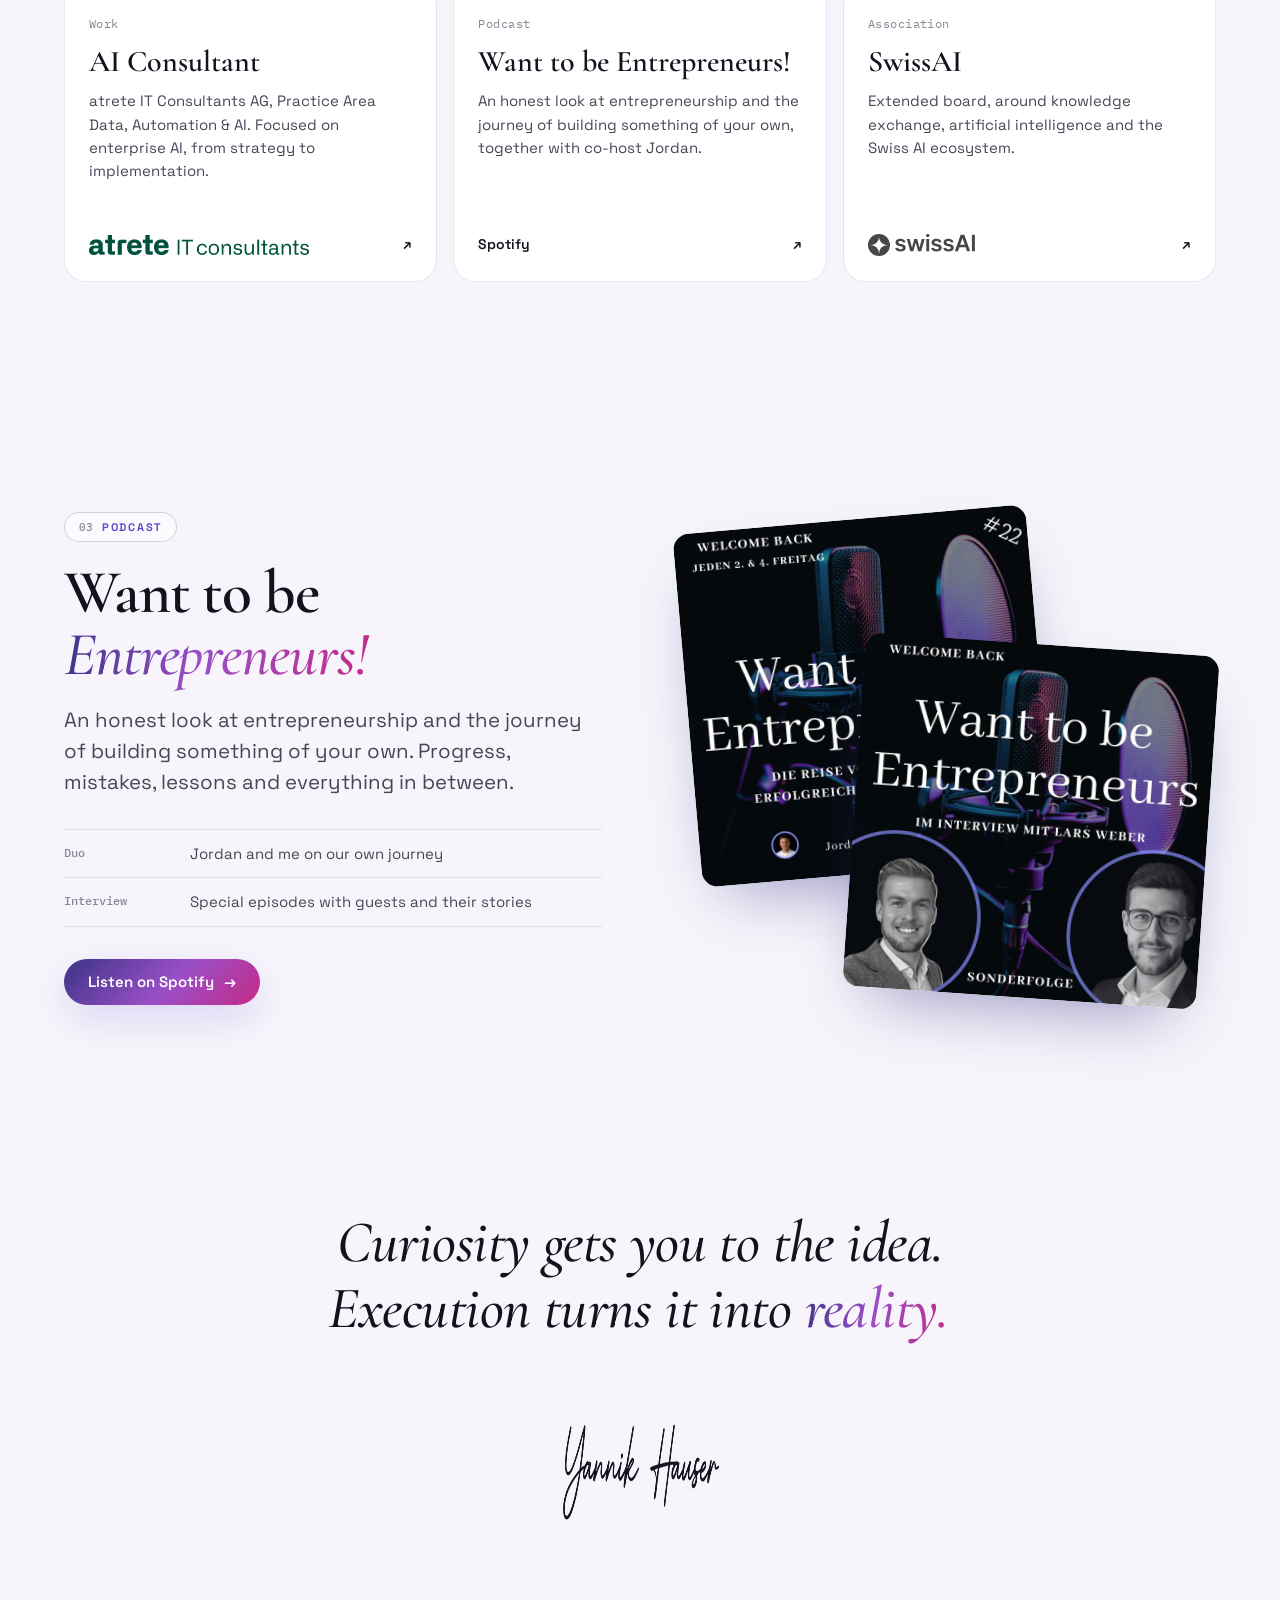
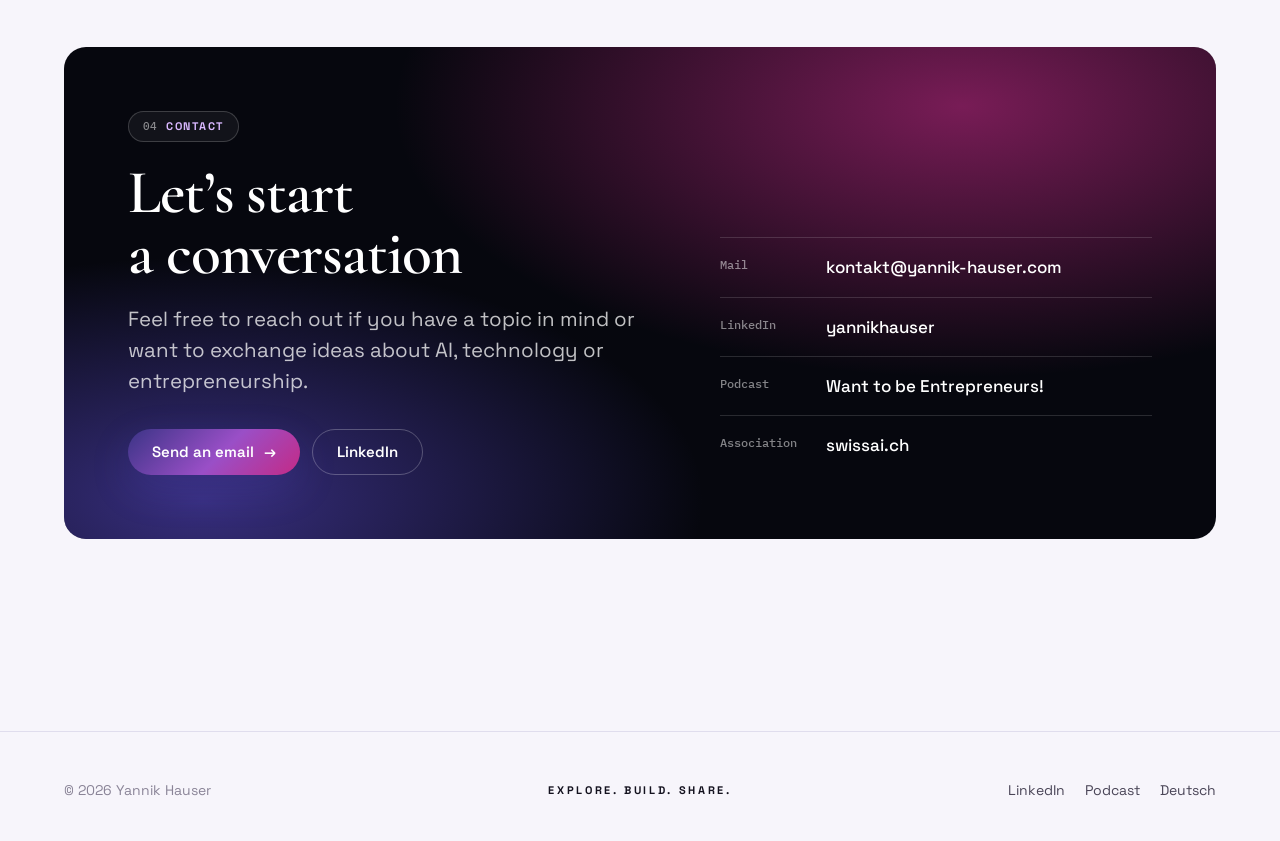
==== commit 33f27789: "Prod only: remove AgentOS and projects section Co-Authored-By: Claude Opus 5.5 <noreply@anthropic.co" ====
--- a/en/index.html
+++ b/en/index.html
@@ -162,74 +162,6 @@
       </div>
     </section>
 
-    <details class="more" id="mehr">
-      <summary><span class="wrap more-bar"><span class="more-title">Learn more</span><span class="more-sub">My AgentOS and what I built with it</span><span class="more-icon" aria-hidden="true"></span></span></summary>
-      <div class="os-track" id="agentos">
-        <section class="section os-section" aria-labelledby="os-title">
-          <div class="wrap os-stage">
-            <div>
-              <p class="eyebrow">AgentOS</p>
-              <h2 class="h2" id="os-title">My operating system for working with <span class="accent">agents</span></h2>
-              <ol class="os-phases">
-                <li class="active"><button type="button"><span class="n">01</span><span class="t">Workstations</span><span class="d"><span>18 areas of work, from email to podcast to taxes. Every task lands where its context lives.</span></span></button></li>
-                <li><button type="button"><span class="n">02</span><span class="t">Skills</span><span class="d"><span>Recurring routines are written down as Markdown files. An agent reads the file and works through it step by step.</span></span></button></li>
-                <li><button type="button"><span class="n">03</span><span class="t">Memory</span><span class="d"><span>Every fact lives in exactly one place. Decisions, contacts and the state of a project survive every session.</span></span></button></li>
-                <li><button type="button"><span class="n">04</span><span class="t">Review</span><span class="d"><span>Every Sunday a scheduled run sums up the week and tidies up whatever has drifted apart.</span></span></button></li>
-              </ol>
-            </div>
-            <div class="os-screen" data-ambient aria-hidden="true">
-              <div class="bar"><b>~/AgentOS</b><span>claude · active</span></div>
-              <div class="ws-grid">
-                <span class="ws reveal" style="--at:.05">Email</span><span class="ws hot reveal" style="--at:.1">Content</span><span class="ws reveal" style="--at:.15">Consulting</span><span class="ws reveal" style="--at:.2">Finance</span><span class="ws reveal" style="--at:.25">Fitness</span><span class="ws reveal" style="--at:.3">Travel</span>
-                <span class="ws reveal" style="--at:.35">Ideas</span><span class="ws reveal" style="--at:.4">Contracts</span><span class="ws reveal" style="--at:.45">General</span><span class="ws reveal" style="--at:.5">Growth</span><span class="ws hot reveal" style="--at:.55">Dev</span><span class="ws reveal" style="--at:.6">Health</span>
-                <span class="ws reveal" style="--at:.65">Research</span><span class="ws hot reveal" style="--at:.7">SwissAI</span><span class="ws reveal" style="--at:.75">Security</span><span class="ws reveal" style="--at:.8">Decks</span><span class="ws reveal" style="--at:.85">Freelance</span><span class="ws reveal" style="--at:.9">Taxes</span>
-              </div>
-              <div class="os-layer">
-                <span class="chip reveal" style="--at:1.15"><i></i>session-start-skill.md</span>
-                <span class="chip reveal" style="--at:1.35"><i></i>skill-creator-skill.md</span>
-                <span class="chip reveal" style="--at:1.55"><i></i>no-fluff-skill.md</span>
-              </div>
-              <div class="memory reveal" style="--at:2.2"><span>MEMORY.md</span><span>one source per fact</span></div>
-              <div class="review reveal" style="--at:3.2"><span class="pulse"></span><span>Sunday 11:00 · Weekly Review · drift check</span></div>
-            </div>
-          </div>
-        </section>
-      </div>
-
-      <section class="section" id="projects" aria-labelledby="projects-title">
-        <div class="wrap">
-          <div class="section-head">
-            <p class="eyebrow">Projects</p>
-            <h2 class="h2" id="projects-title">Built because I <span class="accent">needed it</span></h2>
-          </div>
-          <div class="tabs" role="tablist" aria-label="Projects">
-            <button class="tab" role="tab" id="tab-1" aria-controls="panel-1" aria-selected="true">Scheduling<span class="meter"></span></button>
-            <button class="tab" role="tab" id="tab-2" aria-controls="panel-2" aria-selected="false" tabindex="-1">Podcast briefing<span class="meter"></span></button>
-            <button class="tab" role="tab" id="tab-3" aria-controls="panel-3" aria-selected="false" tabindex="-1">Workflow cockpit<span class="meter"></span></button>
-            <button class="tab" role="tab" id="tab-4" aria-controls="panel-4" aria-selected="false" tabindex="-1">Design System<span class="meter"></span></button>
-          </div>
-          <div class="panels">
-            <article class="panel" role="tabpanel" id="panel-1" aria-labelledby="tab-1">
-              <div><h3>Scheduling</h3><p>My own replacement for Doodle. Create a poll, send the link, see the answers. Agents can also create polls directly through an API.</p></div>
-              <dl class="spec"><div><dt>Stack</dt><dd>Cloudflare Workers, D1</dd></div><div><dt>Prinzip</dt><dd>Finding dates without a third party</dd></div><div><dt>Status</dt><dd>Live since October 2026</dd></div></dl>
-            </article>
-            <article class="panel" role="tabpanel" id="panel-2" aria-labelledby="tab-2" hidden>
-              <div><h3>Podcast briefing</h3><p>A daily email briefing on the latest episode of a stock market podcast. A scheduled job fetches the episode and has it summarised.</p></div>
-              <dl class="spec"><div><dt>Stack</dt><dd>GitHub Actions, one low-cost language model</dd></div><div><dt>Prinzip</dt><dd>A fixed scaffold in code, AI only in the one step that needs it</dd></div><div><dt>Status</dt><dd>Being rebuilt</dd></div></dl>
-            </article>
-            <article class="panel" role="tabpanel" id="panel-3" aria-labelledby="tab-3" hidden>
-              <div><h3>Workflow cockpit</h3><p>An overview of every workflow and skill in my AgentOS. A generator reads each CLAUDE.md and rebuilds the page every week.</p></div>
-              <dl class="spec"><div><dt>Stack</dt><dd>Markdown as the source, Cloudflare, login required</dd></div><div><dt>Prinzip</dt><dd>The overview is derived, never maintained by hand</dd></div><div><dt>Status</dt><dd>Live since August 2026, private</dd></div></dl>
-            </article>
-            <article class="panel" role="tabpanel" id="panel-4" aria-labelledby="tab-4" hidden>
-              <div><h3>Design System</h3><p>My personal design system as a reference for agents. Through an llms.txt, any model can read colours, typefaces and rules directly.</p></div>
-              <dl class="spec"><div><dt>Stack</dt><dd>Tokens as JSON and CSS, llms.txt</dd></div><div><dt>Prinzip</dt><dd>One source for people and machines</dd></div><div><dt>Status</dt><dd>Live since October 2026</dd></div></dl>
-            </article>
-          </div>
-        </div>
-      </section>
-    </details>
-
     <section class="section" id="contact" aria-labelledby="contact-title" style="padding-top:0">
       <div class="wrap">
         <div class="contact-card">
